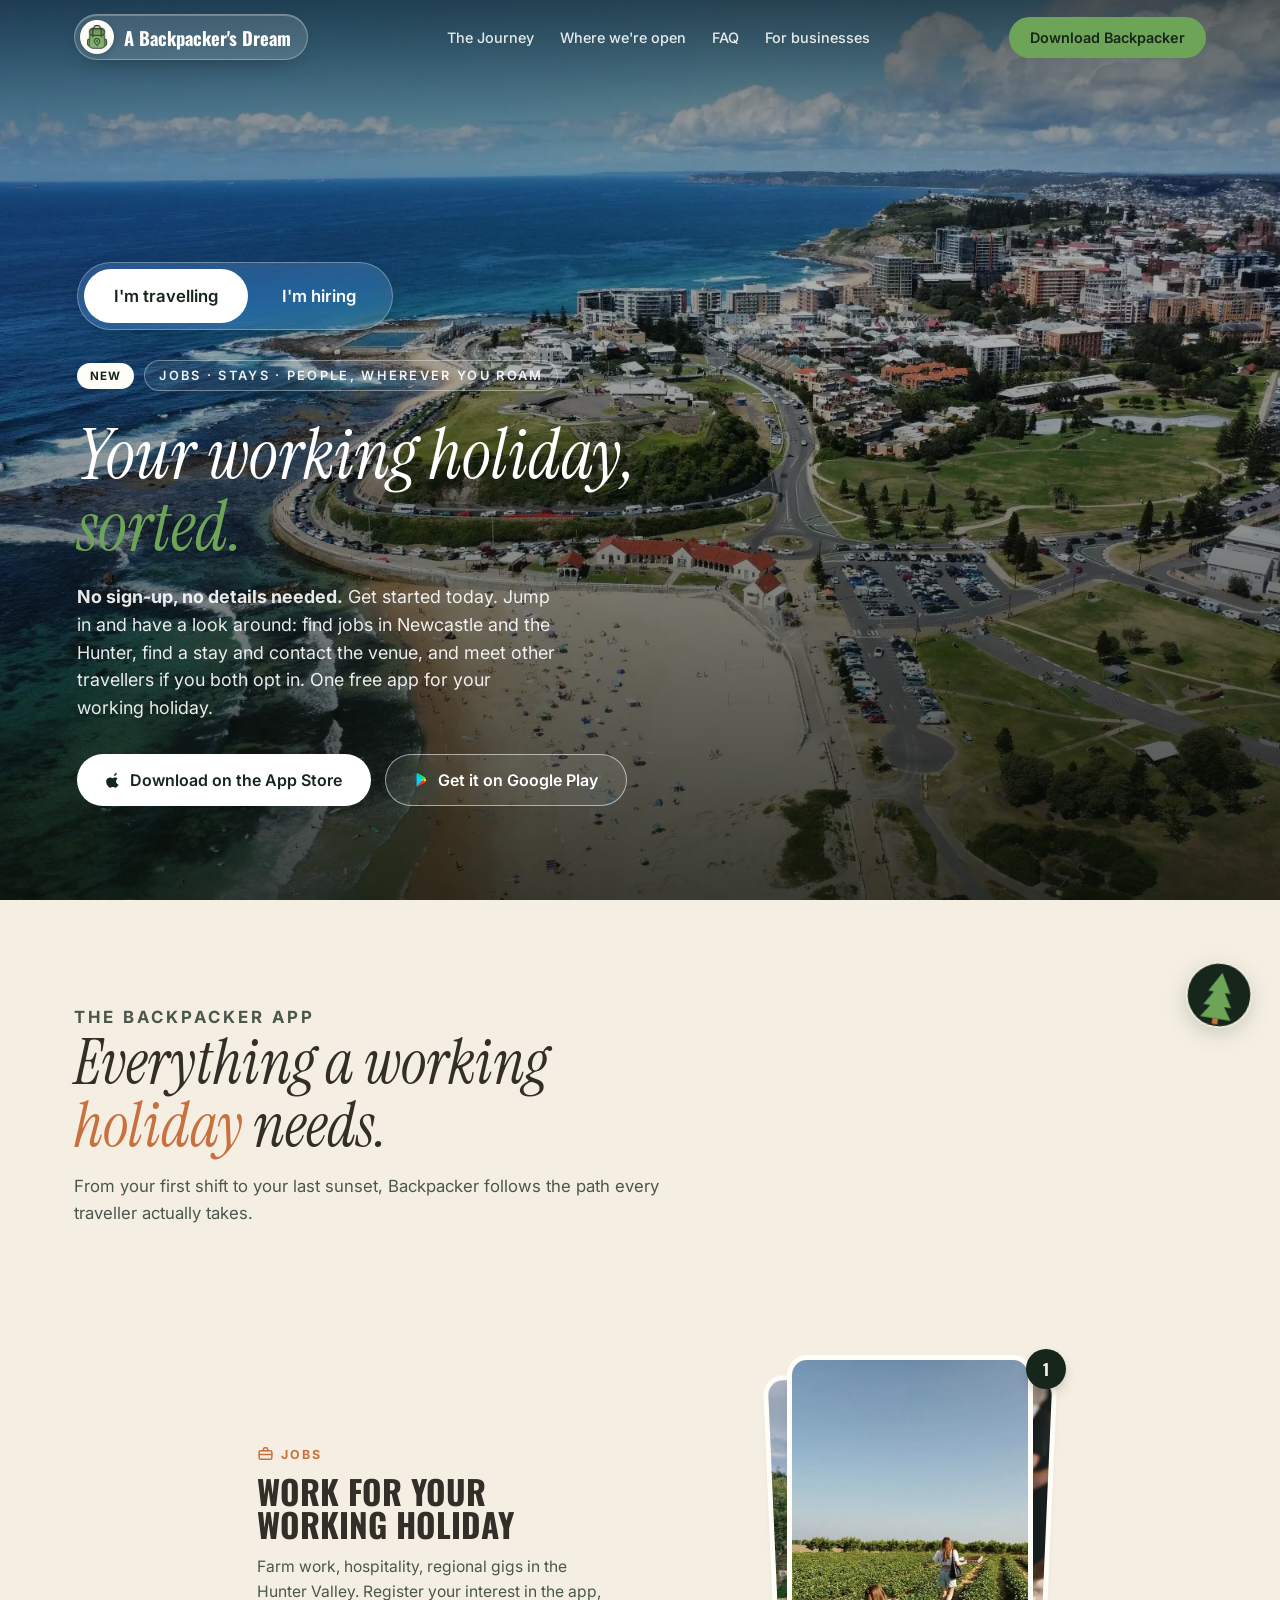
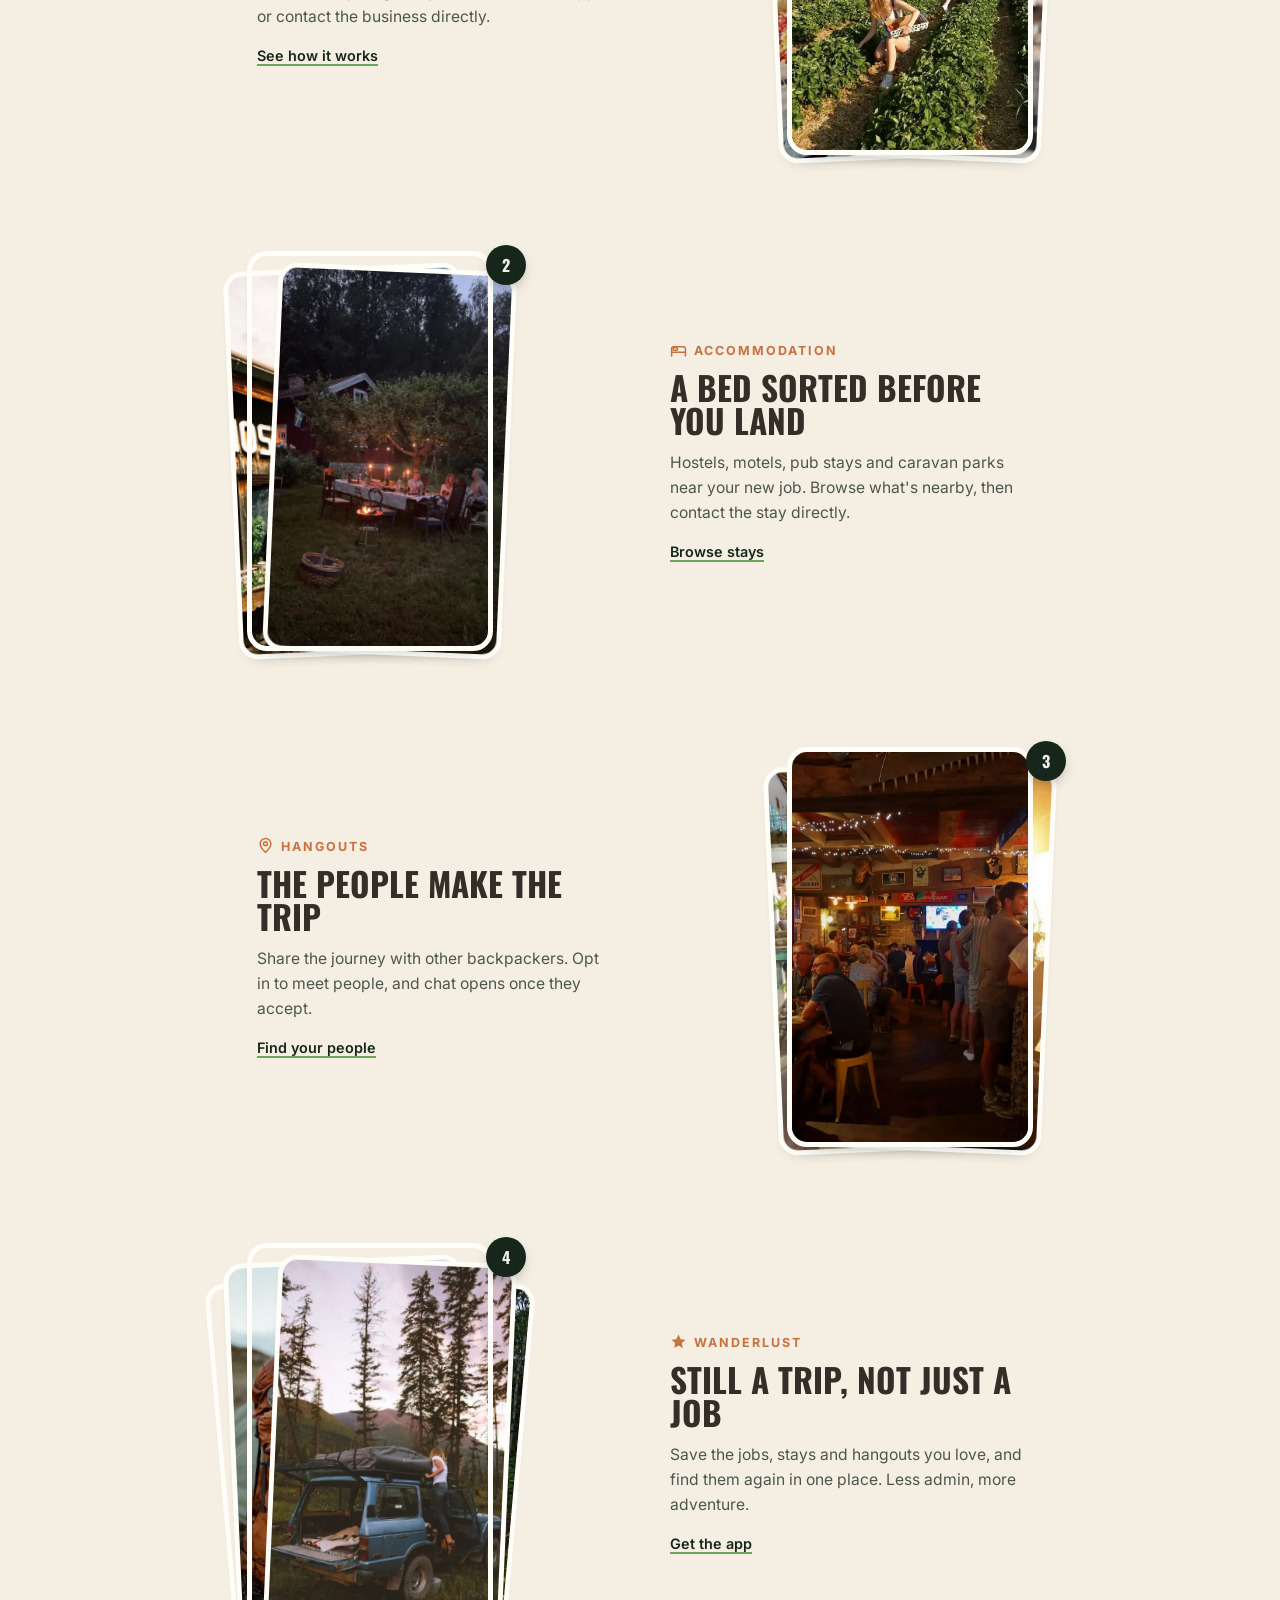
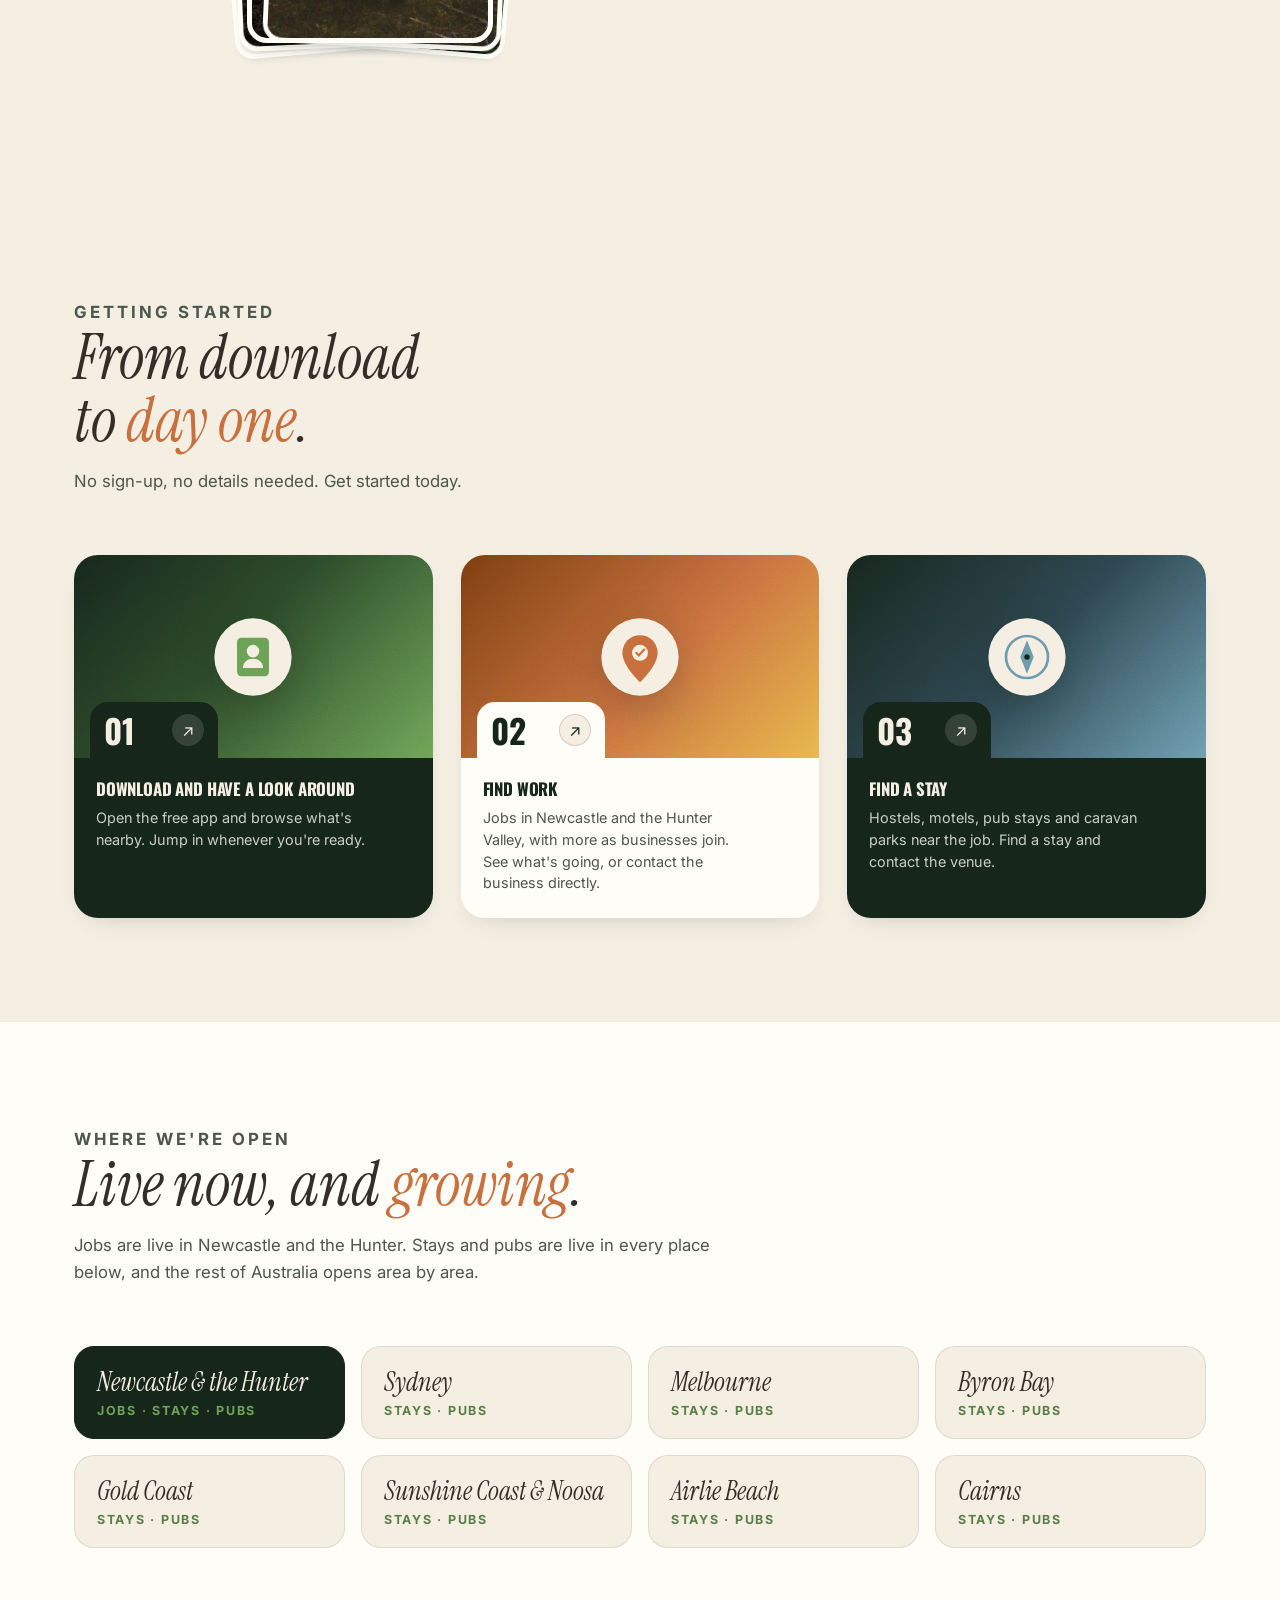
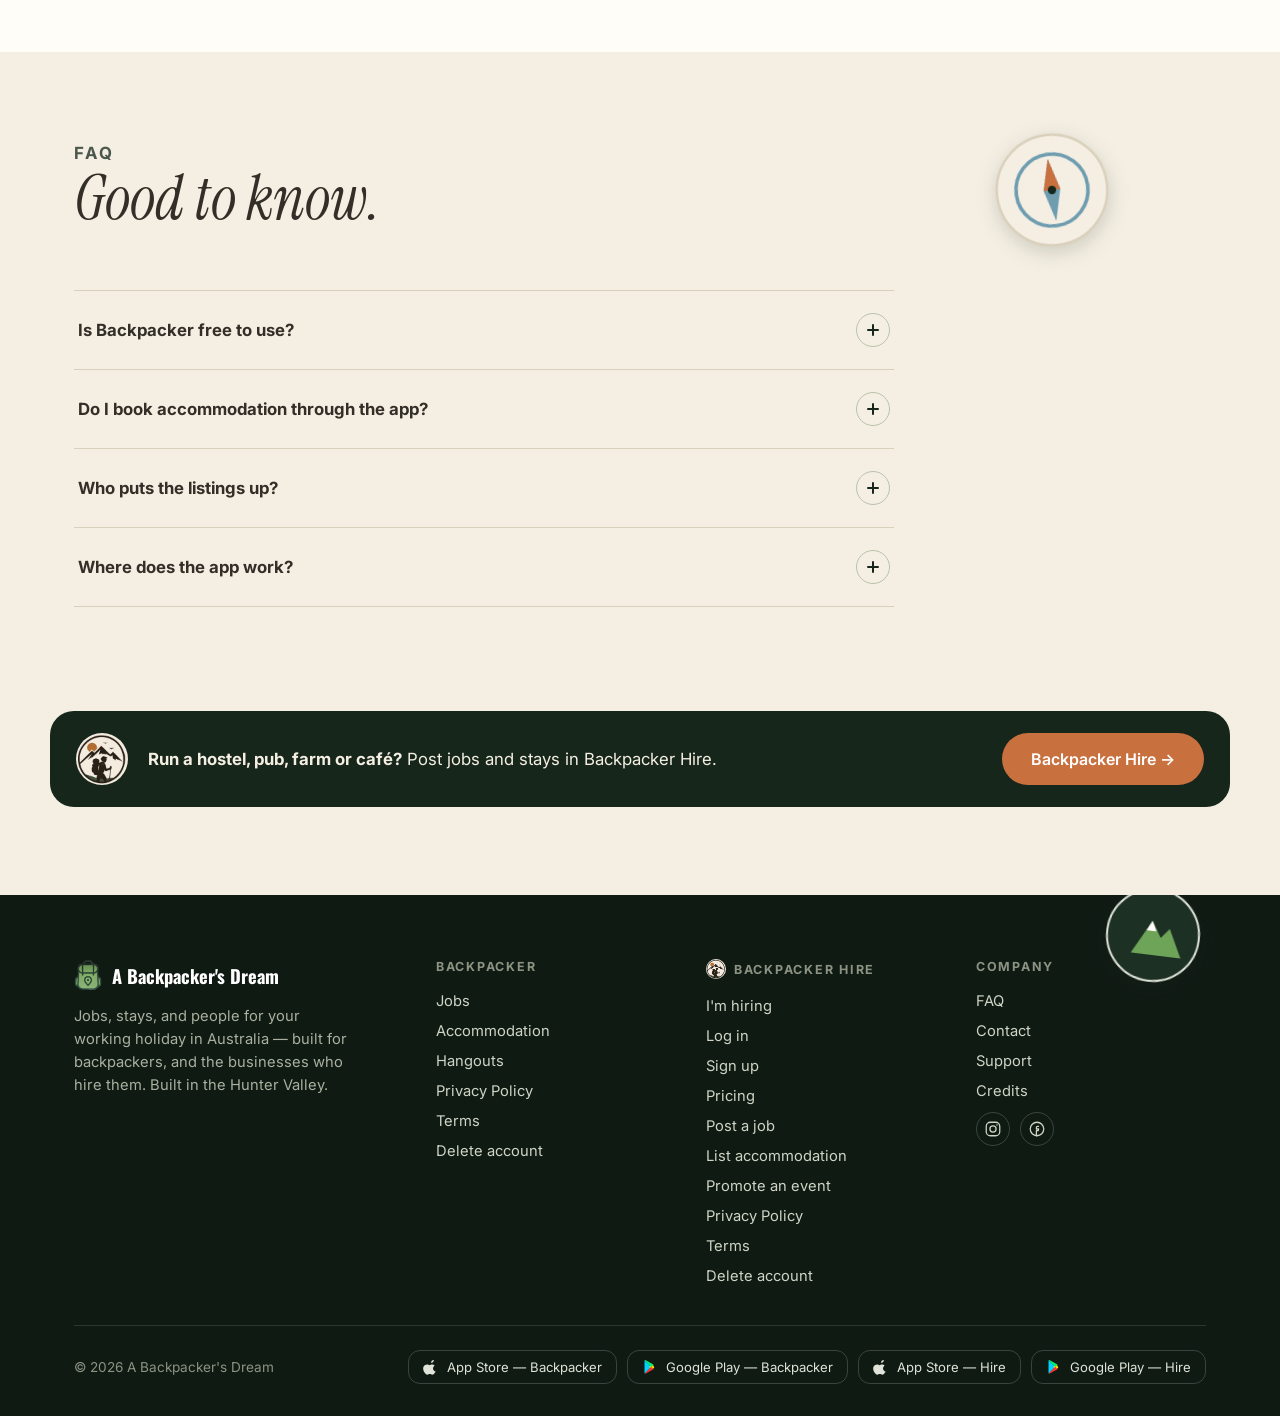
==== index.html @ 8a7be3b2 "Website: no sign-up wording (Owen, 26 Nov 2026) Co-Authored-By: Claude Opus 5.5 <noreply@anthropic.c" ====
<!doctype html>
<html lang="en">
<head>
<meta charset="UTF-8" />
<meta name="viewport" content="width=device-width, initial-scale=1" />
<title>Working Holiday Jobs Australia | A Backpacker's Dream</title>
<meta name="description" content="No sign-up, no details needed. Get started today. Jobs in Newcastle and the Hunter, plus stays and pubs in Sydney, Melbourne, Byron Bay, Cairns and more." />
<link rel="canonical" href="https://abackpackersdream.com.au/" />
<meta property="og:type" content="website" />
<meta property="og:site_name" content="A Backpacker's Dream" />
<meta property="og:locale" content="en_AU" />
<meta property="og:title" content="Working Holiday Jobs Australia | A Backpacker's Dream" />
<meta property="og:description" content="No sign-up, no details needed. Get started today. Jobs in Newcastle and the Hunter, plus stays and pubs in Sydney, Melbourne, Byron Bay, Cairns and more." />
<meta property="og:url" content="https://abackpackersdream.com.au/" />
<meta property="og:image" content="https://abackpackersdream.com.au/og.jpg" />
<meta property="og:image:width" content="1200" />
<meta property="og:image:height" content="630" />
<meta property="og:image:alt" content="A Backpacker's Dream: working holiday jobs, stays and people in Australia, and Backpacker Hire for businesses" />
<meta name="twitter:card" content="summary_large_image" />
<meta name="twitter:title" content="Working Holiday Jobs Australia | A Backpacker's Dream" />
<meta name="twitter:description" content="No sign-up, no details needed. Get started today. Jobs in Newcastle and the Hunter, plus stays and pubs in Sydney, Melbourne, Byron Bay, Cairns and more." />
<meta name="twitter:image" content="https://abackpackersdream.com.au/og.jpg" />
<meta name="twitter:image:alt" content="A Backpacker's Dream: working holiday jobs, stays and people in Australia, and Backpacker Hire for businesses" />
<link rel="icon" href="favicon.png" />
<link rel="apple-touch-icon" href="apple-touch-icon.png" />
<link rel="preconnect" href="https://fonts.googleapis.com">
<link rel="preconnect" href="https://fonts.gstatic.com" crossorigin>
<link rel="preload" as="image" href="img/hero-newcastle-nobbys.webp" fetchpriority="high">
<link rel="preload" as="style" href="https://fonts.googleapis.com/css2?family=Oswald:wght@500;700;900&family=Inter:wght@400;500;600&family=Instrument+Serif:ital@0;1&display=swap">
<link rel="stylesheet" href="https://fonts.googleapis.com/css2?family=Oswald:wght@500;700;900&family=Inter:wght@400;500;600&family=Instrument+Serif:ital@0;1&display=swap" media="print" onload="this.media='all'">
<noscript><link rel="stylesheet" href="https://fonts.googleapis.com/css2?family=Oswald:wght@500;700;900&family=Inter:wght@400;500;600&family=Instrument+Serif:ital@0;1&display=swap"></noscript>
<style>
  :root{
    --ink:#16261b;
    --ink-soft:#4b564c;
    --cream:#f5efe3;
    --cream-raised:#fffdf8;
    --meadow:#6ea457;
    --meadow-deep:#587f46;
    --charcoal:#332f28;
    --terracotta:#c9703f;
    --dusty-blue:#6f9db0;
    --sun:#e8b84b;
    --sage-border:#b9c3ab;
    --line:#d9d0bc;
    --radius:18px;
    --maxw:1180px;
    --font-display:'Oswald', sans-serif;
    --font-body:'Inter', sans-serif;
    --font-serif:'Instrument Serif', serif;
  }
  *{box-sizing:border-box;}
  html{overflow-x:hidden;}
  body{margin:0; background:var(--cream); color:var(--charcoal); font-family:var(--font-body); -webkit-font-smoothing:antialiased; overflow-x:hidden;}
  img{max-width:100%; height:auto; display:block;}
  a{color:inherit; text-decoration:none;}
  .wrap{max-width:var(--maxw); margin:0 auto; padding:0 24px;}
  h1,h2,h3{font-family:var(--font-display); margin:0;}
  .eyebrow{font-family:var(--font-body); font-weight:600; font-size:0.8rem; letter-spacing:0.18em; text-transform:uppercase;}

  /* ---------------- pins (decorative SVG badges) ---------------- */
  .pin{position:absolute; pointer-events:none; filter:drop-shadow(0 6px 10px rgba(22,38,27,0.18));}

  /* ---------------- nav (merged into hero, no separate bar) ---------------- */
  header.nav{position:fixed; top:0; left:0; right:0; z-index:60; background:transparent; backdrop-filter:blur(0px); border-bottom:1px solid transparent; transition:background 280ms ease, backdrop-filter 280ms ease, border-color 280ms ease;}
  header.nav.scrolled{background:color-mix(in srgb, var(--cream) 97%, transparent); backdrop-filter:blur(16px) saturate(160%); border-bottom-color:color-mix(in srgb, var(--line) 80%, transparent); box-shadow:0 1px 0 rgba(0,0,0,0.02);}
  .nav-row{display:flex; align-items:center; justify-content:space-between; padding:14px 24px; max-width:var(--maxw); margin:0 auto;}
  .brand{display:flex; align-items:center; gap:10px; font-family:var(--font-display); font-weight:700; font-size:1.15rem; color:#fff; white-space:nowrap; transition:color 280ms ease;}
  header.nav.scrolled .brand{color:var(--ink);}
  /* frosted glass pill so the logo reads over any hero photo */
  header.nav .brand{padding:5px 16px 5px 5px; border-radius:999px; background:rgba(255,255,255,0.14); border:1px solid rgba(255,255,255,0.3); backdrop-filter:blur(14px) saturate(160%); -webkit-backdrop-filter:blur(14px) saturate(160%); box-shadow:0 8px 24px -12px rgba(0,0,0,0.45), inset 0 1px 0 rgba(255,255,255,0.25); transition:color 280ms ease, background 280ms ease, border-color 280ms ease, box-shadow 280ms ease;}
  header.nav .brand .logo-mark{height:34px; width:34px; padding:4px; border-radius:50%; background:var(--cream-raised); object-fit:contain; box-shadow:0 2px 6px rgba(0,0,0,0.18);}
  header.nav.scrolled .brand{background:transparent; border-color:transparent; box-shadow:none; backdrop-filter:none; -webkit-backdrop-filter:none;}
  .brand .mark{width:30px; height:30px; border-radius:8px; background:var(--meadow); display:flex; align-items:center; justify-content:center; color:var(--ink); font-weight:900; font-size:1rem; flex-shrink:0;}
  .brand .logo-mark{height:32px; width:auto; display:block; flex-shrink:0;}
  nav.links{display:flex; gap:26px; font-size:0.9rem; font-weight:500; color:rgba(255,255,255,0.88); transition:color 280ms ease;}
  header.nav.scrolled nav.links{color:var(--ink-soft);}
  nav.links a:hover{color:#fff;}
  header.nav.scrolled nav.links a:hover{color:var(--ink);}
  .nav-cta{display:flex; align-items:center; gap:10px; flex-shrink:0;}
  .nav-login{display:inline-flex; align-items:center; font-weight:600; font-size:0.9rem; color:#fff; padding:11px 6px; border-radius:999px;}
  .nav-login:hover{color:#fff;}
  header.nav.scrolled .nav-login{color:var(--ink);}
  header.nav.scrolled .nav-login:hover{color:var(--terracotta);}
  .brand-name{white-space:nowrap;}
  :focus-visible{outline:2px solid var(--terracotta); outline-offset:3px;}
  .btn{display:inline-flex; align-items:center; justify-content:center; gap:8px; padding:11px 20px; border-radius:999px; font-weight:600; font-size:0.9rem; transition:transform 160ms cubic-bezier(.23,1,.32,1); cursor:pointer; border:1px solid transparent; white-space:nowrap;}
  .btn:active{transform:scale(0.97);}
  .btn-primary{background:var(--meadow); color:var(--ink);}
  .btn-primary:hover{background:var(--meadow-deep);}
  .btn-ghost{background:transparent; border:1px solid rgba(255,255,255,0.55); color:#fff; transition:color 280ms ease, border-color 280ms ease;}
  header.nav.scrolled .btn-ghost{border-color:var(--sage-border); color:var(--ink);}
  .btn-dark{background:var(--ink); color:var(--cream);}
  .btn-dark:hover{background:#0f1a13;}
  .short-label{display:none;}
  @media (max-width:860px){ nav.links{display:none;} }
  @media (max-width:600px){
    .nav-row{padding:12px 16px;}
    .brand{font-size:1rem;}
    .nav-cta{gap:6px;}
    .nav-cta .btn-primary, .nav-cta .btn-ghost{padding:9px 12px; font-size:0.82rem;}
    .nav-login{font-size:0.82rem; padding:8px 4px;}
    .full-label{display:none;}
    .short-label{display:inline;}
  }
  @media (max-width:600px){ .brand-name{display:none;} header.nav .brand{padding:5px;} .nav-cta .btn-ghost{display:none;} }

  /* ---------------- hero (the nav floats directly on top of it) ---------------- */
  .hero{position:relative; min-height:100vh; min-height:100dvh; display:flex; align-items:flex-end; overflow:hidden;}
  .hero-slides{position:absolute; inset:0; z-index:0; overflow:hidden; background:#2c4148;}
  /* tiny blurred copy of the first photo, shown instantly while the real one downloads */
  .hero-slides::before{content:""; position:absolute; inset:-30px; background:url("[data-uri]") center/cover no-repeat; filter:blur(20px);}
  .hero-slide{position:absolute; inset:0; width:100%; height:100%; object-fit:cover; opacity:0; transition:opacity 1400ms ease;}
  .hero-slide.active{opacity:1;}
  /* keep the Opera House clear of the hero text: right of it on wide screens, centred on phones */
  .hero-slide-sydney{object-position:50% 50%;}
  @media (max-width:760px){ .hero-slide-sydney{object-position:22% 50%;} }
  /* the big stack sits low in the photo: keep its foot in view on wide screens; centre it on phones */
  .hero-slide-apostles{object-position:50% 75%;}
  /* Newcastle: keep the beach and the fort in frame on phones */
  .hero-slide-newcastle{filter:brightness(0.8);} /* a busy daytime aerial: a touch darker so the headline reads */
  @media (max-width:760px){ .hero-slide-newcastle{object-position:42% 50%;} }
  /* a dusk photo: lift it a little so it reads under the hero shading like the others */
  .hero-slide-goldcoast{filter:brightness(1.3) saturate(1.1);}
  /* Q1 tower, centre-right: keep it in frame on phones */
  @media (max-width:760px){ .hero-slide-goldcoast{object-position:60% 50%;} }
  @media (max-width:760px){ .hero-slide-apostles{object-position:55% 75%;} }
  .hero-topshade{position:absolute; top:0; left:0; right:0; height:170px; z-index:2; background:linear-gradient(180deg, rgba(8,12,8,0.55) 0%, rgba(8,12,8,0) 100%); pointer-events:none;}
  .hero::after{content:""; position:absolute; inset:0; z-index:1; background:linear-gradient(180deg, rgba(14,20,10,0.05) 0%, rgba(14,20,10,0.18) 45%, rgba(10,14,8,0.72) 100%);}
  .hero-content{position:static; color:#fff; padding:160px clamp(24px, 6vw, 96px) 48px; width:100%;}
  .hero-panel{position:relative; z-index:2;}
  .hero-eyebrow-row{display:flex; align-items:center; gap:10px; margin-bottom:28px; flex-wrap:wrap;}
  .hero-chip{display:inline-flex; align-items:center; color:var(--ink); font-family:var(--font-body); font-weight:700; font-size:0.72rem; letter-spacing:0.1em; text-transform:uppercase; padding:6px 13px; border-radius:999px; background:var(--cream-raised);}
  .hero-eyebrow{display:inline-flex; align-items:center; gap:8px; color:#fff; opacity:0.92; padding:7px 14px; border:1px solid rgba(255,255,255,0.4); border-radius:999px; background:rgba(255,255,255,0.08); margin:0;}
  .display{font-family:var(--font-serif); font-style:italic; font-size:clamp(2.6rem, 5.4vw, 4.6rem); line-height:1.04; letter-spacing:0; font-weight:400; text-transform:none; margin:0 0 20px; max-width:620px; color:#fff;}
  .display .accent{color:var(--meadow);}
  .display .accent-hire{color:#f0a27c;}

  /* ---------------- audience tabs: "I'm travelling" / "I'm hiring" ---------------- */
  .audience-tabs{position:absolute; z-index:3; top:96px; left:clamp(24px, 6vw, 96px); display:inline-flex; gap:4px; padding:5px; margin:0; border-radius:999px; background:rgba(255,255,255,0.14); border:1px solid rgba(255,255,255,0.3); backdrop-filter:blur(14px) saturate(160%); -webkit-backdrop-filter:blur(14px) saturate(160%); box-shadow:0 8px 24px -12px rgba(0,0,0,0.45);}
  .audience-tabs a, .audience-tabs span{display:inline-flex; align-items:center; text-decoration:none; min-height:44px; padding:0 20px; border:0; border-radius:999px; background:transparent; color:#fff; font-family:var(--font-body); font-size:0.95rem; font-weight:600; cursor:pointer; transition:background 220ms ease, color 220ms ease;}
  .audience-tabs a:hover{background:rgba(255,255,255,0.12);}
  .audience-tabs .aud-on{background:#fff; color:var(--ink);}
  /* Desktop: the tabs sit just above the text and both panels share one spot,
     so the tabs stay put when switching. Phones keep the tabs pinned under the header. */
  @media (min-width:861px){
    .hero-content{padding-top:120px;}
    .audience-tabs{position:relative; top:auto; left:auto; margin:0 0 30px; padding:6px;}
    .audience-tabs a, .audience-tabs span{display:inline-flex; align-items:center; text-decoration:none; min-height:54px; padding:0 30px; font-size:1.05rem;}
    .hero-panels{display:grid;}
    .hero-panel{grid-area:1 / 1;}
    .hero-panel[hidden]{display:block; visibility:hidden;}
  }
  .hero-panel.is-entering{animation:panel-in 420ms cubic-bezier(.23,1,.32,1);}
  @keyframes panel-in{from{opacity:0; transform:translateY(10px);}}
  .hero-hire-kicker{display:flex; align-items:center; gap:10px; margin:0 0 22px; font-size:0.8rem; font-weight:700; letter-spacing:0.18em; text-transform:uppercase; color:#f0a27c;}
  .hero-hire-kicker img{width:30px; height:30px; border-radius:50%; flex-shrink:0;}
  .btn-hire{background:var(--terracotta); color:#fff;}
  .btn-hire:hover{background:#a85a2e;}
  .hero-links{display:flex; flex-wrap:wrap; gap:10px 24px; margin:22px 0 0;}
  .hero-links a{font-weight:600; color:#fff; border-bottom:2px solid var(--terracotta); padding-bottom:2px;}
  .hero-note{margin:22px 0 0; font-size:0.9rem; color:rgba(255,255,255,0.72);}

  /* hiring tab: no photo, a dark panel with the sun and the Backpacker Hire app screens */
  .hero-slides{transition:opacity 500ms ease;}
  .hero-hire-bg{position:absolute; inset:0; z-index:0; overflow:hidden; background:#0f1a13; opacity:0; transition:opacity 500ms ease;}
  .hire-sun{position:absolute; width:min(44vw, 640px); aspect-ratio:1; right:clamp(24px, 5vw, 80px); top:16%; border-radius:50%; background:var(--terracotta); opacity:0.9;}
  .hire-band{position:absolute; left:0; right:0; bottom:0; height:24%; background:#16261b; border-top:1px solid rgba(245,239,227,0.12);}
  .hero-hire-art{position:absolute; z-index:2; right:clamp(24px, 6vw, 96px); bottom:clamp(40px, 8vh, 88px); width:min(40vw, 540px, 62vh); aspect-ratio:9/10; opacity:0; visibility:hidden; transform:translateY(18px); transition:opacity 420ms ease, transform 520ms cubic-bezier(.23,1,.32,1), visibility 0s linear 520ms; pointer-events:none;}
  .hire-phone{position:absolute; padding:7px; border-radius:36px; background:#050806; box-shadow:0 40px 70px -28px rgba(0,0,0,0.7), 0 2px 0 rgba(255,255,255,0.06) inset;}
  .hire-phone img{display:block; width:100%; height:auto; border-radius:29px;}
  .hire-phone.p-main{width:46%; left:27%; top:0; z-index:2;}
  .hire-phone.p-left{width:35%; left:0; top:13%; transform:rotate(-7deg);}
  .hire-phone.p-right{width:35%; right:0; top:13%; transform:rotate(7deg);}
  .hire-toast{position:absolute; z-index:3; right:-2%; bottom:4%; display:flex; align-items:center; gap:10px; padding:10px 16px 10px 10px; border-radius:16px; background:#16261b; color:#f5efe3; font-size:0.82rem; line-height:1.3; border:1px solid #2a3a2e; box-shadow:0 18px 40px -16px rgba(0,0,0,0.6);}
  .hire-toast b{display:block; font-size:0.9rem;}
  .hire-toast .sub{color:#aab09f;}
  .hire-toast .av{width:34px; height:34px; border-radius:17px; background:#2e2018; display:flex; align-items:center; justify-content:center; font-weight:700;}
  .hero[data-audience="hire"] .hero-slides{opacity:0;}
  .hero[data-audience="hire"] .hero-hire-bg{opacity:1;}
  .hero[data-audience="hire"]::after{opacity:0.55;}
  .hero[data-audience="hire"] .hero-hire-art{opacity:1; visibility:visible; transform:none; transition:opacity 420ms ease, transform 520ms cubic-bezier(.23,1,.32,1), visibility 0s;}
  .hero[data-audience="hire"] .hero-content .hero-panel{max-width:min(620px, 48vw);}
  .hero[data-audience="hire"] .nav-cta .js-app-cta{background:var(--terracotta); color:#fff;}
  .hero[data-audience="hire"] .nav-cta .js-app-cta:hover{background:#a85a2e;}
  @media (max-width:860px){
    .hero[data-audience="hire"]{flex-direction:column; align-items:stretch; justify-content:flex-end;}
    .hero[data-audience="hire"] .hero-content .hero-panel{max-width:none;}
    .hero[data-audience="hire"] .hero-content{padding-bottom:8px;}
    .audience-tabs{top:80px;}
    .hero-content{padding-top:160px;}
    .hero-hire-art{order:2; position:relative; right:auto; bottom:auto; width:min(86vw, 360px); aspect-ratio:auto; height:300px; margin:16px auto 48px;}
    .hire-phone.p-main{width:40%; left:30%;}
    .hire-phone.p-left, .hire-phone.p-right{width:31%; top:12%;}
    .hire-toast{right:auto; left:50%; bottom:-6px; transform:translateX(-50%); white-space:nowrap;}
    .hero:not([data-audience="hire"]) .hero-hire-art{display:none;}
    .hire-sun{width:92vw; right:-24vw; top:auto; bottom:-10px;}
    .hire-band{height:20%;}
  }
  @media (prefers-reduced-motion: reduce){
    .hero-slides, .hero-hire-bg, .hero-hire-art, .audience-tabs a{transition:none !important;}
    .hero-panel.is-entering{animation:none;}
  }
  .hero-sub{font-size:clamp(1.02rem, 1.4vw, 1.2rem); color:rgba(255,255,255,0.9); max-width:480px; margin:0 0 32px; line-height:1.55; font-weight:400;}
  .hero-ctas{display:flex; gap:14px; flex-wrap:wrap;}
  .btn-lg{padding:15px 28px; font-size:1rem;}
  .btn-white{background:#fff; color:var(--ink);}
  .btn-outline-white{border:1px solid rgba(255,255,255,0.55); color:#fff; background:rgba(255,255,255,0.08);}
  .hero .pin{display:none;}
  @media (min-width:860px){ .hero .pin{display:block;} }

  #path, #open, #faq, #footer{scroll-margin-top:84px;}

  /* ---------------- section headers ---------------- */
  .section{padding:104px 0; position:relative;}
  .section-head{max-width:640px; margin:0 0 60px; position:relative; z-index:2;}
  /* a heading block that is also the .wrap: same edges as every other section, text kept to 640px */
  .wrap.section-head{max-width:var(--maxw); margin:0 auto 60px;}
  .wrap.section-head > *{max-width:640px;}
  .kicker{font-family:var(--font-body); font-size:0.8rem; font-weight:700; letter-spacing:0.18em; text-transform:uppercase; color:var(--meadow-deep); margin:0 0 14px;}
  .accent-pop{color:var(--terracotta);}
  .section-head h2{font-size:clamp(2.1rem,4.4vw,3.4rem); line-height:0.96; text-transform:uppercase; letter-spacing:-0.01em; margin:0 0 16px;}
  .section-head p{color:var(--ink-soft); font-size:1.05rem; line-height:1.6; margin:0; font-family:var(--font-body);}

  /* ---------------- how it works ---------------- */
  .how-section{background:var(--cream);}
  .how-grid{display:grid; grid-template-columns:repeat(3, 1fr); gap:28px; position:relative; z-index:2; align-items:stretch;}
  .how-card{position:relative; display:flex; flex-direction:column; border-radius:24px; overflow:hidden; box-shadow:0 10px 24px -14px rgba(22,38,27,0.25); transition:transform 150ms ease-out, box-shadow 420ms cubic-bezier(.23,1,.32,1);}
  .how-card:hover{box-shadow:0 24px 40px -16px rgba(22,38,27,0.35);}
  .how-media{position:relative; width:100%; aspect-ratio:3/1.7; overflow:hidden; flex-shrink:0;}
  .how-media-bg{position:absolute; inset:0; background-size:cover; transform:scale(1); transition:transform 600ms cubic-bezier(.23,1,.32,1);}
  .how-card:hover .how-media-bg{transform:scale(1.06);}
  .how-media-bg::after{content:""; position:absolute; inset:0; opacity:0.16; mix-blend-mode:overlay; background-image:url("data:image/svg+xml;utf8,<svg xmlns='http://www.w3.org/2000/svg' width='120' height='120'><filter id='n'><feTurbulence type='fractalNoise' baseFrequency='0.85' numOctaves='2' stitchTiles='stitch'/></filter><rect width='100%25' height='100%25' filter='url(%23n)'/></svg>");}
  .how-icon-wrap{position:absolute; inset:0; z-index:1; display:flex; align-items:center; justify-content:center;}
  .how-icon-wrap svg{width:84px; height:84px; filter:drop-shadow(0 14px 22px rgba(10,16,10,0.22)); transition:transform 600ms cubic-bezier(.23,1,.32,1);}
  .how-card:hover .how-icon-wrap svg{transform:translateY(-5px) scale(1.05);}
  @media (max-width:760px){ .how-icon-wrap svg{width:72px; height:72px;} }
  .how-tab{position:relative; margin:-56px 0 0 16px; min-width:128px; width:fit-content; height:56px; box-sizing:border-box; z-index:2; border-radius:18px 18px 0 0; display:flex; align-items:center; justify-content:space-between; gap:20px; padding:0 14px;}
  .how-panel{position:relative; z-index:1; flex:1; padding:18px 22px 24px; display:flex; flex-direction:column; gap:6px;}
  .how-num{font-family:var(--font-display); font-weight:700; font-size:clamp(1.9rem, 2.6vw, 2.5rem); line-height:1;}
  .how-arrow{width:32px; height:32px; border-radius:50%; display:flex; align-items:center; justify-content:center; font-size:1rem; flex-shrink:0; transition:transform 320ms cubic-bezier(.23,1,.32,1), background 320ms ease;}
  .how-card:hover .how-arrow{transform:translate(3px,-3px) rotate(8deg);}
  .how-panel h3{font-size:1.05rem; text-transform:uppercase; letter-spacing:-0.01em; margin:0; font-family:var(--font-display);}
  .how-panel p{font-size:0.9rem; line-height:1.5; margin:0; max-width:30ch;}
  .how-card.dark .how-tab, .how-card.dark .how-panel{background:var(--ink); color:var(--cream);}
  .how-card.dark .how-panel p{color:#c9d0c3;}
  .how-card.dark .how-arrow{background:rgba(245,239,227,0.14); color:var(--cream);}
  .how-card.dark:hover .how-arrow{background:var(--meadow); color:var(--ink);}
  .how-card.light .how-tab, .how-card.light .how-panel{background:var(--cream-raised); color:var(--ink);}
  .how-card.light .how-panel p{color:var(--ink-soft);}
  .how-card.light .how-arrow{background:var(--cream); color:var(--ink); box-shadow:inset 0 0 0 1px var(--line);}
  .how-card.light:hover .how-arrow{background:var(--terracotta); color:#fff;}
  .how-card[data-media="1"] .how-media-bg{background-image:linear-gradient(135deg, #16261b 0%, #2c4a2a 45%, #6ea457 100%);}
  .how-card[data-media="2"] .how-media-bg{background-image:linear-gradient(135deg, #7a3d10 0%, #c9703f 55%, #e8b84b 100%);}
  .how-card[data-media="3"] .how-media-bg{background-image:linear-gradient(135deg, #16261b 0%, #2d4650 50%, #6f9db0 100%);}
  @media (max-width:760px){ .how-grid{grid-template-columns:1fr; gap:22px;} }

  /* ---------------- winding path ---------------- */
  .path-section{position:relative; overflow:visible;}
  .path-wrap{position:relative; max-width:960px; margin:0 auto; padding:20px 24px 0;}
  svg.path-line{position:absolute; inset:0; width:100%; height:100%; z-index:0; overflow:visible;}
  svg.path-line path{fill:none; stroke:var(--terracotta); stroke-width:3; stroke-linecap:round; stroke-dasharray:1 14;}
  .stop-row{position:relative; z-index:1; display:flex; min-height:420px; align-items:center; padding:48px 0; gap:clamp(32px, 6vw, 96px);}
  .stop-row:nth-child(odd) .pin-slot{margin-left:4%;}
  .stop-row:nth-child(even){flex-direction:row-reverse;}
  .stop-row:nth-child(even) .pin-slot{margin-right:4%;}
  .pin-slot{width:min(300px, 46vw); flex-shrink:0; position:relative;}
  .pin-anchor{position:relative; width:100%; aspect-ratio:3/4; overflow:visible; opacity:0; transform:translateY(14px); transition:opacity 380ms cubic-bezier(.23,1,.32,1), transform 380ms cubic-bezier(.23,1,.32,1);}
  .stop-row.in-view .pin-anchor{opacity:1; transform:translateY(0);}

  /* ---------------- card-deck: always fanned, centred on the focused card; hovering a card brings it to the front ---------------- */
  .card-deck{position:absolute; inset:0;}
  .deck-card{position:absolute; top:0; left:9%; width:82%; height:100%; border-radius:20px; overflow:hidden; border:5px solid var(--cream-raised); transition:transform 550ms cubic-bezier(0.34, 1.56, 0.64, 1), box-shadow 400ms ease; will-change:transform; cursor:pointer;}
  .deck-card img{width:100%; height:100%; object-fit:cover; display:block;}
  @media (prefers-reduced-motion: reduce){ .deck-card{transition:none;} }
  .stop-num{position:absolute; top:-6px; right:-6px; z-index:3; width:40px; height:40px; border-radius:50%; background:var(--ink); color:var(--cream); display:flex; align-items:center; justify-content:center; font-family:var(--font-display); font-weight:700; font-size:1rem; box-shadow:0 6px 14px -4px rgba(0,0,0,0.3);}
  .stop-copy{flex:1; min-width:0; padding:0 8%; opacity:0; transform:translateY(14px); transition:opacity 420ms cubic-bezier(.23,1,.32,1) 80ms, transform 420ms cubic-bezier(.23,1,.32,1) 80ms;}
  .stop-row.in-view .stop-copy{opacity:1; transform:translateY(0);}
  .stop-copy .tag{font-weight:700; font-size:0.78rem; letter-spacing:0.16em; text-transform:uppercase; color:var(--terracotta); margin:0 0 10px; display:inline-flex; align-items:center; gap:7px;}
  .tag-icon{width:17px; height:17px; flex-shrink:0; display:block; position:relative; top:-1.75px;}
  .stop-copy h3{font-size:clamp(1.5rem,2.6vw,2.1rem); text-transform:uppercase; line-height:1; margin:0 0 12px;}
  .stop-copy p{color:var(--ink-soft); line-height:1.6; margin:0 0 16px; font-size:0.98rem; max-width:360px;}
  .stop-link{font-weight:600; font-size:0.9rem; color:var(--ink); border-bottom:2px solid var(--meadow);}
  @media (max-width:760px){
    .stop-row, .stop-row:nth-child(even){flex-direction:row; min-height:0; padding:30px 0;}
    .pin-slot{width:120px; margin:0 !important;}
    .stop-copy{padding:0 0 0 20px;}
    .stop-copy p{max-width:none;}
  }

  /* ---------------- backpacker hire ---------------- */
  .hire{background:var(--cream); color:var(--charcoal); padding:40px 0 104px; position:relative;}
  .hire-card{background:var(--ink); border-radius:28px; padding:clamp(40px,6vw,72px) clamp(24px,5vw,64px); position:relative; overflow:hidden; box-shadow:0 30px 60px -28px rgba(22,38,27,0.45);}
  .hire .kicker{color:var(--terracotta);}
  .hire-grid{display:grid; grid-template-columns:1.1fr 0.9fr; gap:56px; align-items:center; position:relative; z-index:2;}
  .hire-logo{display:block; height:52px; width:auto; margin:0 0 22px; border-radius:12px;}
  .hire-copy h2{font-size:clamp(2.2rem,4.6vw,3.6rem); text-transform:uppercase; line-height:0.95; margin:0 0 18px; color:#fff;}
  .hire-copy p{color:#c9d0c3; font-size:1.05rem; line-height:1.6; margin:0 0 26px; max-width:460px;}
  .hire-points{list-style:none; margin:0 0 32px; padding:0; display:grid; gap:14px;}
  .hire-points li{display:flex; gap:12px; align-items:flex-start; font-size:0.97rem; color:#e7eadf;}
  .hire-points li .dot{width:8px; height:8px; border-radius:50%; background:var(--terracotta); margin-top:7px; flex-shrink:0;}
  .hire-points li span.t{color:#e8ebe2;}
  .hire-points li span.t strong{color:#fff; font-weight:700;}
  .hire .btn-primary{background:var(--terracotta); color:#fff;}
  .hire .btn-primary:hover{background:#a85a2e;}
  .badge-cluster{position:relative; height:360px;}
  @media (max-width:860px){ .hire-grid{grid-template-columns:1fr;} .badge-cluster{height:240px;} .hire-card{border-radius:22px;} }

  /* ---------------- footer ---------------- */
  footer{background:#0f1a13; color:#dfe3d8; padding:64px 0 32px; position:relative; overflow:hidden;}
  .footer-top{display:grid; grid-template-columns:1.4fr 1fr 1fr 1fr; gap:40px; padding-bottom:40px; border-bottom:1px solid rgba(255,255,255,0.12); position:relative; z-index:2;}
  .footer-brand .brand{color:#fff;}
  .footer-brand p{color:#aab09f; font-size:0.92rem; line-height:1.55; margin:14px 0 0; max-width:280px;}
  .footer-col h4{font-family:var(--font-body); font-size:0.78rem; letter-spacing:0.14em; text-transform:uppercase; color:#8d9383; margin:0 0 16px; display:flex; align-items:center; gap:8px;}
  .footer-col h4 .hire-icon{width:20px; height:20px; border-radius:50%; object-fit:cover; flex-shrink:0;}
  .footer-col ul{list-style:none; margin:0; padding:0; display:grid; gap:10px;}
  .footer-col a{color:#cfd4c5; font-size:0.92rem;}
  .footer-col a:hover{color:#fff;}
  .social-links{display:flex; gap:10px; margin-top:2px;}
  .social-icon{display:flex; align-items:center; justify-content:center; width:34px; height:34px; border-radius:50%; border:1px solid rgba(255,255,255,0.18); flex-shrink:0; transition:border-color 200ms ease, background 200ms ease;}
  .social-icon:hover{border-color:rgba(255,255,255,0.4); background:rgba(255,255,255,0.08);}
  .footer-bottom{display:flex; justify-content:space-between; align-items:center; padding-top:24px; flex-wrap:wrap; gap:12px; position:relative; z-index:2;}
  .footer-bottom p{color:#8d9383; font-size:0.85rem; margin:0;}
  .store-badges{display:flex; gap:10px; flex-wrap:wrap;}
  .store-pill{display:flex; align-items:center; gap:8px; border:1px solid rgba(255,255,255,0.18); border-radius:12px; padding:8px 14px; font-size:0.82rem; color:#dfe3d8;}
  @media (max-width:860px){ .footer-top{grid-template-columns:1fr 1fr;} }
  @media (max-width:560px){ .footer-top{grid-template-columns:1fr;} }

  @media (prefers-reduced-motion: reduce){
    .pin-anchor, .stop-copy{transition:opacity 200ms ease !important; transform:none !important;}
    .how-card, .how-media-bg, .how-arrow{transition:none !important;}
  }
  /* ---------------- about / faq ---------------- */
  .about-section{background:var(--cream-raised);}
  .about-grid{display:grid; grid-template-columns:minmax(0,1.1fr) minmax(0,0.9fr); gap:56px; align-items:center;}
  .about-grid .section-head{margin:0;}
  .about-grid .section-head h2{font-size:clamp(2rem,3.4vw,2.9rem);}
  .about-apps{position:relative; display:grid; gap:16px;}
  .app-card{display:flex; gap:16px; align-items:flex-start; background:var(--cream); border:1px solid var(--line); border-radius:22px; padding:22px;}
  .app-card.hire{background:var(--ink); border-color:var(--ink); color:var(--cream);}
  .app-card img{width:52px; height:52px; object-fit:contain; flex-shrink:0;}
  .app-card.hire img{border-radius:50%; object-fit:cover;}
  .app-card .for{font-size:0.72rem; font-weight:700; letter-spacing:0.14em; text-transform:uppercase; color:var(--meadow-deep); margin:0 0 4px;}
  .app-card.hire .for{color:var(--terracotta);}
  .app-card h3{font-size:1.3rem; text-transform:uppercase; line-height:1; margin:0 0 8px;}
  .app-card p.desc{margin:0 0 14px; font-size:0.94rem; line-height:1.5; color:var(--ink-soft);}
  .app-card.hire p.desc{color:#c9d0c3;}
  .app-links{display:flex; flex-wrap:wrap; gap:8px;}
  .app-links a{display:inline-flex; align-items:center; gap:6px; font-size:0.8rem; font-weight:600; padding:7px 12px; border-radius:999px; border:1px solid var(--sage-border); transition:background 200ms ease, border-color 200ms ease;}
  .app-links a:hover{background:var(--cream-raised);}
  .app-card.hire .app-links a{border-color:rgba(255,255,255,0.25);}
  .app-card.hire .app-links a:hover{background:rgba(255,255,255,0.08);}
  .app-card.hire .app-links a.more{background:var(--terracotta); border-color:var(--terracotta); color:#fff;}
  .about-apps .pin{top:-34px; right:-18px; transform:rotate(10deg);}
  @media (max-width:860px){ .about-grid{grid-template-columns:1fr; gap:36px;} .about-apps .pin{display:none;} }
  @media (max-width:480px){ .app-card{padding:18px; gap:12px;} .app-card img{width:40px; height:40px;} .faq-section{padding-top:64px;} }

  .faq-section{padding-top:88px;}
  .faq-wrap{position:relative;}
  .faq-pin{top:-10px; right:10%; transform:rotate(-8deg);}
  @media (max-width:960px){ .faq-pin{display:none;} }
  .faq-list{max-width:820px; border-top:1px solid var(--line);}
  .faq-item{border-bottom:1px solid var(--line);}
  .faq-item summary{list-style:none; cursor:pointer; display:flex; align-items:center; justify-content:space-between; gap:20px; padding:22px 4px; font-weight:700; font-size:1.05rem; color:var(--charcoal); transition:color 200ms ease;}
  .faq-item summary::-webkit-details-marker{display:none;}
  .faq-item summary:hover{color:var(--meadow-deep);}
  .faq-item summary:focus-visible{outline:2px solid var(--meadow); outline-offset:2px; border-radius:8px;}
  .faq-icon{position:relative; width:34px; height:34px; border-radius:50%; border:1px solid var(--sage-border); color:var(--ink); flex-shrink:0; transition:transform 280ms cubic-bezier(.23,1,.32,1), background 200ms ease, color 200ms ease, border-color 200ms ease;}
  .faq-icon::before, .faq-icon::after{content:""; position:absolute; left:50%; top:50%; width:12px; height:2px; border-radius:1px; background:currentColor; transform:translate(-50%,-50%);}
  .faq-icon::after{transform:translate(-50%,-50%) rotate(90deg);}
  .faq-item[open] .faq-icon{transform:rotate(45deg); background:var(--ink); border-color:var(--ink); color:var(--cream);}
  .faq-item p{color:var(--ink-soft); font-size:0.98rem; line-height:1.6; margin:0; padding:0 58px 24px 4px;}
  .faq-item[open] p{animation:faq-in 280ms cubic-bezier(.23,1,.32,1);}
  @keyframes faq-in{from{opacity:0; transform:translateY(-6px);}}
  @media (prefers-reduced-motion: reduce){ .faq-icon{transition:none;} .faq-item[open] p{animation:none;} }
  :root{--to-top-bg:var(--ink); --to-top-fg:var(--cream); --to-top-line:rgba(245,239,227,0.25);}
  /* back to top */
  .to-top{position:fixed; z-index:70; right:max(20px, env(safe-area-inset-right, 0px)); bottom:max(20px, env(safe-area-inset-bottom, 0px)); width:48px; height:48px; border-radius:50%; display:flex; align-items:center; justify-content:center; padding:0; cursor:pointer; background:var(--to-top-bg); color:var(--to-top-fg); border:1px solid var(--to-top-line); box-shadow:0 12px 28px -10px rgba(0,0,0,0.45); opacity:0; visibility:hidden; transform:translateY(12px); transition:opacity 220ms ease, transform 260ms cubic-bezier(.23,1,.32,1), visibility 0s linear 260ms;}
  .to-top.show{opacity:1; visibility:visible; transform:none; transition:opacity 220ms ease, transform 260ms cubic-bezier(.23,1,.32,1), visibility 0s;}
  .to-top:hover{filter:brightness(1.12);}
  .to-top:active{transform:scale(0.94);}
  @media (prefers-reduced-motion: reduce){ .to-top{transition:none;} }
/* Hide Netlify's free-tier "Powered by Netlify" badge */
#nl-badge-frame { display: none !important; }

  /* headings: one style, the italic serif from the hero (owner, 16 Nov) */
  .section-head h2{font-family:var(--font-serif); font-style:italic; font-weight:400; text-transform:none; letter-spacing:0; line-height:1.04; font-size:clamp(2.4rem,4.8vw,3.8rem);}
  /* where we're open */
  .open-section{background:var(--cream-raised);}
  .open-list{list-style:none; margin:0; padding:0; display:grid; grid-template-columns:repeat(4, minmax(0,1fr)); gap:16px;}
  .open-list li{display:flex; flex-direction:column; gap:6px; padding:22px 22px 20px; border-radius:20px; background:var(--cream); border:1px solid rgba(22,38,27,0.1);}
  .open-list li.has-jobs{background:var(--ink); color:var(--cream); border-color:var(--ink);}
  .open-name{font-family:var(--font-serif); font-style:italic; font-size:1.6rem; line-height:1.1;}
  .open-tag{font-size:0.78rem; font-weight:700; letter-spacing:0.14em; text-transform:uppercase; color:var(--meadow-deep);}
  .open-list li.has-jobs .open-tag{color:var(--meadow);}
  @media (max-width:960px){ .open-list{grid-template-columns:repeat(2, minmax(0,1fr));} }
  /* for businesses: one slim band */
  .biz-band{background:var(--cream); padding:0 0 88px;}
  .biz-band-inner{display:flex; align-items:center; gap:20px; padding:22px 26px; border-radius:24px; background:var(--ink); color:var(--cream);}
  .biz-band-inner img{width:52px; height:52px; border-radius:50%; flex-shrink:0;}
  .biz-band-inner p{margin:0; flex:1; font-size:1.05rem; line-height:1.45;}
  .biz-band-inner .btn{background:var(--terracotta); color:#fff; white-space:nowrap;}
  @media (max-width:700px){ .biz-band-inner{flex-direction:column; align-items:flex-start; text-align:left;} }
</style>
<script type="application/ld+json">
{
 "@context": "https://schema.org",
 "@graph": [
  {
   "@type": "Organization",
   "@id": "https://abackpackersdream.com.au/#organization",
   "name": "A Backpacker's Dream",
   "legalName": "PELICANGOLD PTY LTD",
   "url": "https://abackpackersdream.com.au/",
   "logo": "https://abackpackersdream.com.au/img/logo.png",
   "email": "admin@abackpackersdream.com.au",
   "sameAs": [
    "https://www.instagram.com/a_backpackers__dream_app/",
    "https://www.facebook.com/profile.php?id=61582481173979"
   ]
  },
  {
   "@type": "MobileApplication",
   "@id": "https://abackpackersdream.com.au/#app-backpacker",
   "name": "Backpacker",
   "alternateName": "A Backpacker's Dream",
   "description": "Backpacker jobs in Newcastle and the Hunter, plus stays and pubs in Sydney, Melbourne, Byron Bay, the Gold Coast, the Sunshine Coast (Noosa to Caloundra), Airlie Beach and Cairns. Register your interest in the app and meet other backpackers.",
   "operatingSystem": "iOS, Android",
   "applicationCategory": "TravelApplication",
   "url": "https://abackpackersdream.com.au/",
   "image": "https://abackpackersdream.com.au/img/logo.png",
   "installUrl": [
    "https://apps.apple.com/app/id6752948846",
    "https://play.google.com/store/apps/details?id=com.abackpacker.user"
   ],
   "offers": {
    "@type": "Offer",
    "price": "0",
    "priceCurrency": "AUD"
   },
   "publisher": {
    "@id": "https://abackpackersdream.com.au/#organization"
   }
  },
  {
   "@type": "MobileApplication",
   "@id": "https://abackpackersdream.com.au/#app-backpacker-hire",
   "name": "Backpacker Hire",
   "description": "Post jobs and rooms for working holiday backpackers and get their applications in one place.",
   "operatingSystem": "iOS, Android",
   "applicationCategory": "BusinessApplication",
   "url": "https://abackpackersdream.com.au/hire.html",
   "image": "https://abackpackersdream.com.au/img/backpacker-hire-icon.png",
   "installUrl": [
    "https://apps.apple.com/app/id6752952428",
    "https://play.google.com/store/apps/details?id=com.backpacker.hire"
   ],
   "offers": {
    "@type": "Offer",
    "price": "0",
    "priceCurrency": "AUD"
   },
   "publisher": {
    "@id": "https://abackpackersdream.com.au/#organization"
   }
  },
  {
   "@type": "FAQPage",
   "@id": "https://abackpackersdream.com.au/#faq",
   "mainEntity": [
    {
     "@type": "Question",
     "name": "Is Backpacker free to use?",
     "acceptedAnswer": {
      "@type": "Answer",
      "text": "Yes. It’s free for backpackers. No sign-up, no details needed. Get started today, and have a look around for jobs, places to stay and pubs."
     }
    },
    {
     "@type": "Question",
     "name": "Do I book accommodation through the app?",
     "acceptedAnswer": {
      "@type": "Answer",
      "text": "No. Accommodation listings are for discovery — you see what’s nearby, then contact the stay directly."
     }
    },
    {
     "@type": "Question",
     "name": "Who puts the listings up?",
     "acceptedAnswer": {
      "@type": "Answer",
      "text": "Businesses post their own listings in Backpacker Hire. A business may not have reviewed or endorsed a listing it hasn’t claimed. Some listing and map data © OpenStreetMap contributors, available under the Open Database Licence (openstreetmap.org/copyright). An unclaimed listing shows Not yet rated and has no star rating. Stars appear only after the business has claimed the listing and joined, and they are the average of ratings users leave after that. To claim, correct or remove a listing, email admin@abackpackersdream.com.au. We aim to reply within 5 business days. A business can also sign up in Backpacker Hire, which is free to download, and post its own listing."
     }
    },
    {
     "@type": "Question",
     "name": "Where does the app work?",
     "acceptedAnswer": {
      "@type": "Answer",
      "text": "We’re going national. Jobs are live in Newcastle and the Hunter. Stays and pubs are also live in Sydney, Melbourne, Byron Bay, the Gold Coast, the Sunshine Coast (Noosa to Caloundra), Airlie Beach and Cairns, and the rest of Australia opens area by area. Check the app for what’s live near you."
     }
    }
   ]
  }
 ]
}
</script>
</head>
<body>

<section class="hero" id="top" data-audience="travel">
  <div class="hero-slides">
    <!-- order alternates light and dark photos so two dusk shots never follow each other -->
    <img width="2000" height="1125" class="hero-slide hero-slide-newcastle active" src="img/hero-newcastle-nobbys.webp" fetchpriority="high" alt="Nobbys Beach, Fort Scratchley and the Ocean Baths from the air in Newcastle, NSW" />
    <img width="2000" height="1333" class="hero-slide hero-slide-sydney" data-src="img/hero-sydney-opera-house.webp" alt="Sydney Opera House and Harbour Bridge at sunset" />
    <img width="2000" height="1500" class="hero-slide hero-slide-apostles" data-src="img/hero-twelve-apostles.webp" alt="The Twelve Apostles and the cliffs of the Great Ocean Road at sunset" />
    <img width="2000" height="1125" class="hero-slide hero-slide-goldcoast" data-src="img/hero-gold-coast.webp" alt="The Gold Coast skyline lit up at dusk above the beach" />
    <img width="1600" height="898" class="hero-slide" data-src="img/hero-surfers-sunset-walk.webp" alt="Two surfers walking along the beach at sunset with boards under their arms" />
  </div>
  <div class="hero-topshade" aria-hidden="true"></div>

  <header class="nav">
    <div class="nav-row">
      <a class="brand" href="#top" aria-label="A Backpacker's Dream, back to the top"><img width="192" height="220" class="logo-mark" src="img/logo.png" alt="" /><span class="brand-name">A Backpacker's Dream</span></a>
      <nav class="links">
        <a href="#path">The Journey</a>
        <a href="#open">Where we're open</a>
        <a href="#faq">FAQ</a>
        <a href="hire.html">For businesses</a>
      </nav>
      <div class="nav-cta">
        <a class="btn btn-primary js-app-cta" href="https://apps.apple.com/app/id6752948846" target="_blank" rel="noopener"><span class="full-label">Download Backpacker</span><span class="short-label">Get app</span></a>
      </div>
    </div>
  </header>

  <div class="hero-content">
    <nav class="audience-tabs" aria-label="Who is this for">
      <span class="aud-on" aria-current="page">I'm travelling</span>
      <a href="hire.html">I'm hiring</a>
    </nav>

    <div class="hero-panels">
    <div class="hero-panel" id="panel-travel">
      <div class="hero-eyebrow-row">
        <span class="hero-chip">New</span>
        <span class="hero-eyebrow eyebrow">Jobs · Stays · People, wherever you roam</span>
      </div>
      <h1 class="display">Your working holiday,<br/><span class="accent">sorted.</span></h1>
      <p class="hero-sub"><strong>No sign-up, no details needed.</strong> Get started today. Jump in and have a look around: find jobs in Newcastle and the Hunter, find a stay and contact the venue, and meet other travellers if you both opt in. One free app for your working holiday.</p>
      <div class="hero-ctas">
        <a class="btn btn-lg btn-white" href="https://apps.apple.com/app/id6752948846" target="_blank" rel="noopener"><svg width="16" height="16" viewBox="0 0 24 24" fill="currentColor" aria-hidden="true" style="flex-shrink:0;"><path d="M16.365 1.43c0 1.14-.42 2.07-1.26 2.94-.93.96-2.04 1.5-3.15 1.41-.06-1.08.45-2.19 1.26-3 .9-.93 2.1-1.5 3.15-1.35zM20.07 17.07c-.6 1.38-1.32 2.73-2.4 4.02-1.02 1.26-2.19 2.49-3.75 2.49-1.5 0-1.98-.96-3.72-.96-1.74 0-2.28.93-3.72.99-1.5.06-2.67-1.29-3.69-2.55-2.04-2.52-3.69-7.14-1.56-10.23 1.05-1.56 2.94-2.55 4.98-2.58 1.5-.03 2.4 1.02 3.63 1.02 1.2 0 1.89-1.02 3.72-1.02 1.56 0 2.97.72 3.9 1.86-1.68 1.02-2.46 2.4-2.43 4.2.03 2.1 1.5 3.6 3.24 4.26-.3.72-.6 1.41-1.2 2.5z"/></svg> Download on the App Store</a>
        <a class="btn btn-lg btn-outline-white" href="https://play.google.com/store/apps/details?id=com.abackpacker.user" target="_blank" rel="noopener"><svg width="16" height="16" viewBox="0 0 24 24" aria-hidden="true" style="flex-shrink:0;"><path d="M4.3 2.3c-.3.3-.5.7-.5 1.2v17c0 .5.2.9.5 1.2l9.5-9.7-9.5-9.7z" fill="#00D2FF"/><path d="M17.6 10.2l-3.4-1.9-3.4 3.7 3.4 3.7 3.4-1.9c1-.6 1-2 0-2.6z" fill="#FFE000"/><path d="M4.3 2.3l9.5 9.7 3.4-3.7-11.6-6.6c-.4-.2-.9-.1-1.3.1z" fill="#00F076"/><path d="M4.3 21.7c.4.2.9.3 1.3.1l11.6-6.6-3.4-3.7-9.5 9.7z" fill="#FF3131"/></svg> Get it on Google Play</a>
      </div>
    </div>

      <p class="hero-links"><a href="hire.html">How Backpacker Hire works &rarr;</a><a href="pricing.html">Pricing</a></p>
    </div>
  </div>
  </div>
</section>

<section class="path-section section" id="path">
  <div class="wrap section-head">
    <p class="kicker">The Backpacker App</p>
    <h2>Everything a working<br/><span class="accent-pop">holiday</span> needs.</h2>
    <p>From your first shift to your last sunset, Backpacker follows the path every traveller actually takes.</p>
  </div>

  <!-- pin: pine tree, sits in margin beside stop 1 -->
  <svg class="pin" viewBox="0 0 100 100" width="70" height="70" style="position:absolute; top:60px; right:2%; transform:rotate(9deg); display:none;" id="pin-pine" aria-hidden="true">
    <circle cx="50" cy="50" r="46" fill="#16261b"/>
    <circle cx="50" cy="50" r="46" fill="none" stroke="#f5efe3" stroke-width="2.5"/>
    <polygon points="50,18 66,46 58,46 70,66 60,66 72,84 28,84 40,66 30,66 42,46 34,46" fill="#6ea457"/>
    <rect x="46" y="84" width="8" height="8" fill="#c9703f"/>
  </svg>

  <div class="path-wrap" id="path-wrap">
    <svg class="path-line" id="path-svg" aria-hidden="true">
      <defs>
        <clipPath id="revealClip" clipPathUnits="userSpaceOnUse">
          <rect id="revealRect" x="0" y="0" width="4000" height="0"/>
        </clipPath>
      </defs>
      <path id="path-d" d="" clip-path="url(#revealClip)"/>
    </svg>

    <div class="stop-row" data-stop>
      <div class="pin-slot">
        <div class="pin-anchor" data-anchor>
          <div class="card-deck" data-deck>
            <div class="deck-card" data-index="0"><img width="720" height="959" loading="lazy" decoding="async" src="img/jobs-apple-orchard.webp" alt="Travellers picking apples together in an orchard" /></div>
            <div class="deck-card" data-index="1"><img width="720" height="1001" loading="lazy" decoding="async" src="img/jobs-strawberries.webp" alt="Two travellers picking strawberries on a farm" /></div>
            <div class="deck-card" data-index="2"><img width="720" height="900" loading="lazy" decoding="async" src="img/jobs-barista-latte.webp" alt="Traveller working as a barista, pouring latte art" /></div>
          </div>
        </div>
        <div class="stop-num">1</div>
      </div>
      <div class="stop-copy">
        <p class="tag"><svg class="tag-icon" viewBox="0 0 16 16" fill="none" stroke="currentColor" stroke-width="1.4" stroke-linecap="round" stroke-linejoin="round" aria-hidden="true"><rect x="2" y="5.5" width="12" height="8" rx="1.4"/><path d="M6 5.5V4a1.4 1.4 0 0 1 1.4-1.4h1.2A1.4 1.4 0 0 1 10 4v1.5"/><line x1="2" y1="9" x2="14" y2="9"/></svg>Jobs</p>
        <h3>Work for your working holiday</h3>
        <p>Farm work, hospitality, regional gigs in the Hunter Valley. Register your interest in the app, or contact the business directly.</p>
        <a class="stop-link" href="#footer">See how it works</a>
      </div>
    </div>

    <div class="stop-row" data-stop>
      <div class="pin-slot">
        <div class="pin-anchor" data-anchor>
          <div class="card-deck" data-deck>
            <div class="deck-card" data-index="0"><img width="720" height="1080" loading="lazy" decoding="async" src="img/accommodation-alpine-hostel.webp" alt="Alpine hostel balcony with a HOSTEL sign and mountain views" /></div>
            <div class="deck-card" data-index="1"><img width="720" height="870" loading="lazy" decoding="async" src="img/accommodation-jungle-lounge.webp" alt="Open-air jungle-style hostel lounge with lantern lighting over sand floor" /></div>
            <div class="deck-card" data-index="2"><img width="720" height="960" loading="lazy" decoding="async" src="img/accommodation-garden-dinner.webp" alt="Shared house group dinner at dusk under a tree strung with lights" /></div>
          </div>
        </div>
        <div class="stop-num">2</div>
      </div>
      <div class="stop-copy">
        <p class="tag"><svg class="tag-icon" viewBox="0 0 16 16" fill="none" stroke="currentColor" stroke-width="1.4" stroke-linecap="round" stroke-linejoin="round" aria-hidden="true"><path d="M1.5 13V7.2A1.7 1.7 0 0 1 3.2 5.5H12.8A1.7 1.7 0 0 1 14.5 7.2V13"/><path d="M1.5 10.5h13"/><rect x="3" y="6.3" width="4" height="2.4" rx="0.8"/><path d="M1.5 13v1.2M14.5 13v1.2"/></svg>Accommodation</p>
        <h3>A bed sorted before you land</h3>
        <p>Hostels, motels, pub stays and caravan parks near your new job. Browse what's nearby, then contact the stay directly.</p>
        <a class="stop-link" href="#footer">Browse stays</a>
      </div>
    </div>

    <div class="stop-row" data-stop>
      <div class="pin-slot">
        <div class="pin-anchor" data-anchor>
          <div class="card-deck" data-deck>
            <div class="deck-card" data-index="0"><img width="720" height="541" loading="lazy" decoding="async" src="img/hangouts-pool-party.webp" alt="Travellers hanging out together at a hostel pool party at night" /></div>
            <div class="deck-card" data-index="1"><img width="675" height="1200" loading="lazy" decoding="async" src="img/hangouts-pub-night.webp" alt="Travellers and locals watching the game together in a cosy pub" /></div>
            <div class="deck-card" data-index="2"><img width="720" height="900" loading="lazy" decoding="async" src="img/hangouts-sunset-dinner.webp" alt="Friends sharing a sunset dinner with live music at a beach bar" /></div>
          </div>
        </div>
        <div class="stop-num">3</div>
      </div>
      <div class="stop-copy">
        <p class="tag"><svg class="tag-icon" viewBox="0 0 16 16" fill="none" stroke="currentColor" stroke-width="1.4" stroke-linecap="round" stroke-linejoin="round" aria-hidden="true"><path d="M8 14.5S13 9.8 13 6.3a5 5 0 0 0-10 0C3 9.8 8 14.5 8 14.5Z"/><circle cx="8" cy="6.3" r="1.8"/></svg>Hangouts</p>
        <h3>The people make the trip</h3>
        <p>Share the journey with other backpackers. Opt in to meet people, and chat opens once they accept.</p>
        <a class="stop-link" href="#footer">Find your people</a>
      </div>
    </div>

    <div class="stop-row" data-stop>
      <div class="pin-slot">
        <div class="pin-anchor" data-anchor>
          <div class="card-deck" data-deck>
            <div class="deck-card" data-index="0"><img width="720" height="899" loading="lazy" decoding="async" src="img/wanderlust-map-in-car.webp" alt="Friends planning a road trip route on a paper map in the car" /></div>
            <div class="deck-card" data-index="1"><img width="720" height="1080" loading="lazy" decoding="async" src="img/wanderlust-patched-backpacks.webp" alt="Two backpacks covered in travel patches in front of a tent" /></div>
            <div class="deck-card" data-index="2"><img width="720" height="1073" loading="lazy" decoding="async" src="img/wanderlust-map-flatlay.webp" alt="Map, camera, compass and coffee laid out on a table overlooking the coast" /></div>
            <div class="deck-card" data-index="3"><img width="720" height="1080" loading="lazy" decoding="async" src="img/wanderlust-rooftop-tent-truck.webp" alt="4x4 with a rooftop tent parked in the forest at dusk" /></div>
            <div class="deck-card" data-index="4"><img width="720" height="772" loading="lazy" decoding="async" src="img/wanderlust-jungle-campfire.webp" alt="Friends gathered around a campfire in the jungle at dusk" /></div>
          </div>
        </div>
        <div class="stop-num">4</div>
      </div>
      <div class="stop-copy">
        <p class="tag"><svg class="tag-icon" viewBox="0 0 16 16" fill="currentColor" aria-hidden="true"><path d="M8 1.5l2 4.3 4.6.5-3.5 3.1.9 4.6L8 11.8l-4 2.2.9-4.6-3.5-3.1 4.6-.5L8 1.5z"/></svg>Wanderlust</p>
        <h3>Still a trip, not just a job</h3>
        <p>Save the jobs, stays and hangouts you love, and find them again in one place. Less admin, more adventure.</p>
        <a class="stop-link" href="#footer">Get the app</a>
      </div>
    </div>
  </div>
</section>

<section class="how-section section" id="how">
  <div class="wrap section-head">
    <p class="kicker">Getting Started</p>
    <h2>From download<br/>to <span class="accent-pop">day one</span>.</h2>
    <p>No sign-up, no details needed. Get started today.</p>
  </div>
  <div class="wrap how-grid">
    <div class="how-card dark" data-media="1">
      <div class="how-media"><div class="how-media-bg" aria-hidden="true"></div><div class="how-icon-wrap"><svg viewBox="0 0 100 100" aria-hidden="true"><circle cx="50" cy="50" r="46" fill="#f5efe3"/><rect x="31" y="27" width="38" height="46" rx="5" fill="#6ea457"/><circle cx="50" cy="43" r="7.5" fill="#f5efe3"/><path d="M38 63c0-7 5.5-11 12-11s12 4 12 11" fill="#f5efe3"/><rect x="40" y="33" width="20" height="3" rx="1.5" fill="#f5efe3" opacity="0.001"/></svg></div></div>
      <div class="how-tab">
        <span class="how-num">01</span>
        <span class="how-arrow" aria-hidden="true">&#8599;</span>
      </div>
      <div class="how-panel">
        <h3>Download and have a look around</h3>
        <p>Open the free app and browse what's nearby. Jump in whenever you're ready.</p>
      </div>
    </div>
    <div class="how-card light" data-media="2">
      <div class="how-media"><div class="how-media-bg" aria-hidden="true"></div><div class="how-icon-wrap"><svg viewBox="0 0 100 100" aria-hidden="true"><circle cx="50" cy="50" r="46" fill="#f5efe3"/><path d="M50 24c-11.6 0-21 9.3-21 20.8C29 60.5 50 80 50 80s21-19.5 21-35.2C71 33.3 61.6 24 50 24z" fill="#c9703f"/><circle cx="50" cy="45" r="9.5" fill="#f5efe3"/><path d="M45.5 45l3 3.2 6.5-7" stroke="#c9703f" stroke-width="2.6" fill="none" stroke-linecap="round" stroke-linejoin="round"/></svg></div></div>
      <div class="how-tab">
        <span class="how-num">02</span>
        <span class="how-arrow" aria-hidden="true">&#8599;</span>
      </div>
      <div class="how-panel">
        <h3>Find work</h3>
        <p>Jobs in Newcastle and the Hunter Valley, with more as businesses join. See what's going, or contact the business directly.</p>
      </div>
    </div>
    <div class="how-card dark" data-media="3">
      <div class="how-media"><div class="how-media-bg" aria-hidden="true"></div><div class="how-icon-wrap"><svg viewBox="0 0 100 100" aria-hidden="true"><circle cx="50" cy="50" r="46" fill="#f5efe3"/><circle cx="50" cy="50" r="25" fill="none" stroke="#6f9db0" stroke-width="3.2"/><polygon points="50,30 58,50 50,70 42,50" fill="#6f9db0"/><circle cx="50" cy="50" r="3.2" fill="#16261b"/></svg></div></div>
      <div class="how-tab">
        <span class="how-num">03</span>
        <span class="how-arrow" aria-hidden="true">&#8599;</span>
      </div>
      <div class="how-panel">
        <h3>Find a stay</h3>
        <p>Hostels, motels, pub stays and caravan parks near the job. Find a stay and contact the venue.</p>
      </div>
    </div>
  </div>
</section>

<section class="open-section section" id="open">
  <div class="wrap">
    <div class="section-head">
      <p class="kicker">Where we're open</p>
      <h2>Live now, and <span class="accent-pop">growing</span>.</h2>
      <p>Jobs are live in Newcastle and the Hunter. Stays and pubs are live in every place below, and the rest of Australia opens area by area.</p>
    </div>
    <ul class="open-list">
      <li class="has-jobs"><span class="open-name">Newcastle &amp; the Hunter</span><span class="open-tag">Jobs · Stays · Pubs</span></li>
      <li><span class="open-name">Sydney</span><span class="open-tag">Stays · Pubs</span></li>
      <li><span class="open-name">Melbourne</span><span class="open-tag">Stays · Pubs</span></li>
      <li><span class="open-name">Byron Bay</span><span class="open-tag">Stays · Pubs</span></li>
      <li><span class="open-name">Gold Coast</span><span class="open-tag">Stays · Pubs</span></li>
      <li><span class="open-name">Sunshine Coast &amp; Noosa</span><span class="open-tag">Stays · Pubs</span></li>
      <li><span class="open-name">Airlie Beach</span><span class="open-tag">Stays · Pubs</span></li>
      <li><span class="open-name">Cairns</span><span class="open-tag">Stays · Pubs</span></li>
    </ul>
  </div>
</section>

<section class="faq-section section" id="faq">
  <div class="wrap faq-wrap">
    <!-- pin: compass -->
    <svg class="pin faq-pin" viewBox="0 0 100 100" width="120" height="120" aria-hidden="true">
      <circle cx="50" cy="50" r="46" fill="#f5efe3" stroke="#d9d0bc" stroke-width="2"/>
      <circle cx="50" cy="50" r="30" fill="none" stroke="#6f9db0" stroke-width="3"/>
      <polygon points="50,24 57,50 50,76 43,50" fill="#6f9db0"/>
      <polygon points="50,24 57,50 43,50" fill="#c9703f"/>
      <circle cx="50" cy="50" r="3.5" fill="#16261b"/>
    </svg>
    <div class="section-head">
      <p class="kicker">FAQ</p>
      <h2>Good to know.</h2>
    </div>
    <div class="faq-list">
      <details class="faq-item">
        <summary>Is Backpacker free to use?<span class="faq-icon" aria-hidden="true"></span></summary>
        <p>Yes. It&rsquo;s free for backpackers. No sign-up, no details needed. Get started today, and have a look around for jobs, places to stay and pubs.</p>
      </details>
      <details class="faq-item">
        <summary>Do I book accommodation through the app?<span class="faq-icon" aria-hidden="true"></span></summary>
        <p>No. Accommodation listings are for discovery &mdash; you see what&rsquo;s nearby, then contact the stay directly.</p>
      </details>
      <details class="faq-item">
        <summary>Who puts the listings up?<span class="faq-icon" aria-hidden="true"></span></summary>
        <p>Businesses post their own listings in Backpacker Hire. A business may not have reviewed or endorsed a listing it hasn&rsquo;t claimed, and the details may be out of date, so confirm them directly. Some listing and map data © <a href="https://www.openstreetmap.org/copyright" target="_blank" rel="noopener">OpenStreetMap contributors</a>, available under the Open Database Licence. See <a href="/credits/">Credits</a>. We are not affiliated with a listed business unless the listing says so. An unclaimed listing shows “Not yet rated” and has no star rating. Stars appear only after the business has claimed the listing and joined, and they are the average of ratings users leave after that. To claim, correct or remove a listing, email admin@abackpackersdream.com.au. We aim to reply within 5 business days. A business can also sign up in Backpacker Hire, which is free to download, and post its own listing.</p>
      </details>
      <details class="faq-item">
        <summary>Where does the app work?<span class="faq-icon" aria-hidden="true"></span></summary>
        <p>We&rsquo;re going national. Jobs are live in Newcastle and the Hunter. Stays and pubs are also live in Sydney, Melbourne, Byron Bay, the Gold Coast, the Sunshine Coast (Noosa to Caloundra), Airlie Beach and Cairns, and the rest of Australia opens area by area. Check the app for what&rsquo;s live near you.</p>
      </details>
    </div>
  </div>
</section>

<section class="biz-band" aria-label="For businesses">
  <div class="wrap biz-band-inner">
    <img width="156" height="155" src="img/backpacker-hire-icon.png" alt="" />
    <p><strong>Run a hostel, pub, farm or caf&eacute;?</strong> Post jobs and stays in Backpacker Hire.</p>
    <a class="btn btn-lg btn-primary" href="hire.html">Backpacker Hire &rarr;</a>
  </div>
</section>

<footer id="footer">
  <!-- pin: mountain peak -->
  <svg class="pin" viewBox="0 0 100 100" width="100" height="100" style="top:-10px; right:6%; transform:rotate(7deg);" aria-hidden="true">
    <circle cx="50" cy="50" r="46" fill="#1d3024" stroke="#dfe3d8" stroke-width="2"/>
    <polygon points="30,70 48,36 58,52 66,42 80,70" fill="#6ea457"/>
    <polygon points="48,36 53,46 43,46" fill="#fff"/>
  </svg>
  <div class="wrap">
    <div class="footer-top">
      <div class="footer-brand">
        <a class="brand" href="#top"><img width="192" height="220" class="logo-mark" src="img/logo.png" alt="" />A Backpacker's Dream</a>
        <p>Jobs, stays, and people for your working holiday in Australia — built for backpackers, and the businesses who hire them. Built in the Hunter Valley.</p>
      </div>
      <div class="footer-col">
        <h4>Backpacker</h4>
        <ul><li><a href="#path">Jobs</a></li><li><a href="#path">Accommodation</a></li><li><a href="#path">Hangouts</a></li><li><a href="/privacy-policy/">Privacy Policy</a></li><li><a href="/terms/">Terms</a></li><li><a href="https://abackpackersdream.com.au/delete-your-a-backpacker-account/" target="_blank" rel="noopener">Delete account</a></li></ul>
      </div>
      <div class="footer-col">
        <h4><img width="156" height="155" class="hire-icon" src="img/backpacker-hire-icon.png" alt="Backpacker Hire logo" />Backpacker Hire</h4>
        <ul><li><a href="hire.html">I'm hiring</a></li><li><a href="https://api.abackpackersdream.com.au/business/login">Log in</a></li><li><a href="https://api.abackpackersdream.com.au/business/signup">Sign up</a></li><li><a href="pricing.html">Pricing</a></li><li><a href="hire.html">Post a job</a></li><li><a href="hire.html">List accommodation</a></li><li><a href="hire.html">Promote an event</a></li><li><a href="/privacy-policy/">Privacy Policy</a></li><li><a href="/terms/">Terms</a></li><li><a href="https://abackpackersdream.com.au/delete-your-backpacker-hire-account/" target="_blank" rel="noopener">Delete account</a></li></ul>
      </div>
      <div class="footer-col">
        <h4>Company</h4>
        <ul><li><a href="#faq">FAQ</a></li><li><a href="mailto:admin@abackpackersdream.com.au">Contact</a></li><li><a href="/support/">Support</a></li><li><a href="/credits/">Credits</a></li><li class="social-links"><a class="social-icon" href="https://www.instagram.com/a_backpackers__dream_app/" target="_blank" rel="noopener" aria-label="Instagram"><svg viewBox="0 0 24 24" width="18" height="18" fill="none" stroke="currentColor" stroke-width="1.7"><rect x="3" y="3" width="18" height="18" rx="5.5"/><circle cx="12" cy="12" r="4.1"/><circle cx="17.3" cy="6.7" r="1" fill="currentColor" stroke="none"/></svg></a><a class="social-icon" href="https://www.facebook.com/profile.php?id=61582481173979" target="_blank" rel="noopener" aria-label="Facebook"><svg viewBox="0 0 24 24" width="18" height="18" fill="none" stroke="currentColor" stroke-width="1.7"><circle cx="12" cy="12" r="9"/><path d="M14.1 8.4h-1.4c-.85 0-1.5.7-1.5 1.55V12h2.9l-.4 2.1h-2.5V21" stroke-linecap="round" stroke-linejoin="round"/></svg></a></li></ul>
      </div>
    </div>
    <div class="footer-bottom">
      <p>© 2026 A Backpacker's Dream</p>
      <div class="store-badges">
        <a class="store-pill" href="https://apps.apple.com/app/id6752948846" target="_blank" rel="noopener"><svg width="16" height="16" viewBox="0 0 24 24" fill="currentColor" aria-hidden="true" style="flex-shrink:0;"><path d="M16.365 1.43c0 1.14-.42 2.07-1.26 2.94-.93.96-2.04 1.5-3.15 1.41-.06-1.08.45-2.19 1.26-3 .9-.93 2.1-1.5 3.15-1.35zM20.07 17.07c-.6 1.38-1.32 2.73-2.4 4.02-1.02 1.26-2.19 2.49-3.75 2.49-1.5 0-1.98-.96-3.72-.96-1.74 0-2.28.93-3.72.99-1.5.06-2.67-1.29-3.69-2.55-2.04-2.52-3.69-7.14-1.56-10.23 1.05-1.56 2.94-2.55 4.98-2.58 1.5-.03 2.4 1.02 3.63 1.02 1.2 0 1.89-1.02 3.72-1.02 1.56 0 2.97.72 3.9 1.86-1.68 1.02-2.46 2.4-2.43 4.2.03 2.1 1.5 3.6 3.24 4.26-.3.72-.6 1.41-1.2 2.5z"/></svg> App Store — Backpacker</a>
        <a class="store-pill" href="https://play.google.com/store/apps/details?id=com.abackpacker.user" target="_blank" rel="noopener"><svg width="16" height="16" viewBox="0 0 24 24" aria-hidden="true" style="flex-shrink:0;"><path d="M4.3 2.3c-.3.3-.5.7-.5 1.2v17c0 .5.2.9.5 1.2l9.5-9.7-9.5-9.7z" fill="#00D2FF"/><path d="M17.6 10.2l-3.4-1.9-3.4 3.7 3.4 3.7 3.4-1.9c1-.6 1-2 0-2.6z" fill="#FFE000"/><path d="M4.3 2.3l9.5 9.7 3.4-3.7-11.6-6.6c-.4-.2-.9-.1-1.3.1z" fill="#00F076"/><path d="M4.3 21.7c.4.2.9.3 1.3.1l11.6-6.6-3.4-3.7-9.5 9.7z" fill="#FF3131"/></svg> Google Play — Backpacker</a>
        <a class="store-pill" href="https://apps.apple.com/app/id6752952428" target="_blank" rel="noopener"><svg width="16" height="16" viewBox="0 0 24 24" fill="currentColor" aria-hidden="true" style="flex-shrink:0;"><path d="M16.365 1.43c0 1.14-.42 2.07-1.26 2.94-.93.96-2.04 1.5-3.15 1.41-.06-1.08.45-2.19 1.26-3 .9-.93 2.1-1.5 3.15-1.35zM20.07 17.07c-.6 1.38-1.32 2.73-2.4 4.02-1.02 1.26-2.19 2.49-3.75 2.49-1.5 0-1.98-.96-3.72-.96-1.74 0-2.28.93-3.72.99-1.5.06-2.67-1.29-3.69-2.55-2.04-2.52-3.69-7.14-1.56-10.23 1.05-1.56 2.94-2.55 4.98-2.58 1.5-.03 2.4 1.02 3.63 1.02 1.2 0 1.89-1.02 3.72-1.02 1.56 0 2.97.72 3.9 1.86-1.68 1.02-2.46 2.4-2.43 4.2.03 2.1 1.5 3.6 3.24 4.26-.3.72-.6 1.41-1.2 2.5z"/></svg> App Store — Hire</a>
        <a class="store-pill" href="https://play.google.com/store/apps/details?id=com.backpacker.hire" target="_blank" rel="noopener"><svg width="16" height="16" viewBox="0 0 24 24" aria-hidden="true" style="flex-shrink:0;"><path d="M4.3 2.3c-.3.3-.5.7-.5 1.2v17c0 .5.2.9.5 1.2l9.5-9.7-9.5-9.7z" fill="#00D2FF"/><path d="M17.6 10.2l-3.4-1.9-3.4 3.7 3.4 3.7 3.4-1.9c1-.6 1-2 0-2.6z" fill="#FFE000"/><path d="M4.3 2.3l9.5 9.7 3.4-3.7-11.6-6.6c-.4-.2-.9-.1-1.3.1z" fill="#00F076"/><path d="M4.3 21.7c.4.2.9.3 1.3.1l11.6-6.6-3.4-3.7-9.5 9.7z" fill="#FF3131"/></svg> Google Play — Hire</a>
      </div>
    </div>
  </div>
</footer>

<script>
(function(){
  var reduceMotion = window.matchMedia && window.matchMedia('(prefers-reduced-motion: reduce)').matches;
  var wrap = document.getElementById('path-wrap');
  var svg = document.getElementById('path-svg');
  var pathEl = document.getElementById('path-d');
  var anchors = Array.prototype.slice.call(document.querySelectorAll('[data-anchor]'));
  var rows = Array.prototype.slice.call(document.querySelectorAll('[data-stop]'));
  var pinePin = document.getElementById('pin-pine');
  var revealRect = document.getElementById('revealRect');

  // same-page anchor links (#path, #hire, #footer, ...): scroll manually instead of
  // relying on default hash navigation, which doesn't reliably jump when this page
  // is served inside a sandboxed iframe with its own path/hash.
  var internalLinks = Array.prototype.slice.call(document.querySelectorAll('a[href^="#"]'));
  internalLinks.forEach(function(link){
    link.addEventListener('click', function(e){
      var id = link.getAttribute('href').slice(1);
      if(!id) return;
      var target = document.getElementById(id);
      if(target){
        e.preventDefault();
        target.scrollIntoView({ behavior: reduceMotion ? 'auto' : 'smooth', block: 'start' });
      }
    });
  });

  // header floats transparently on the hero; turns solid once the page is scrolled
  var headerNav = document.querySelector('header.nav');
  function updateNavState(){
    if(!headerNav) return;
    if(window.scrollY > 40){ headerNav.classList.add('scrolled'); }
    else { headerNav.classList.remove('scrolled'); }
  }
  updateNavState();
  window.addEventListener('scroll', updateNavState, { passive: true });

  // hero background slideshow — crossfades through all .hero-slide images in order.
  // Only the first photo loads with the page; the others start downloading once the
  // page has finished loading, and a slide is only shown after its photo has arrived.
  var heroSlides = Array.prototype.slice.call(document.querySelectorAll('.hero-slide'));
  if(heroSlides.length > 1 && !reduceMotion){
    var startRest = function(){
      heroSlides.forEach(function(img){ var src = img.getAttribute('data-src'); if(src){ img.src = src; img.removeAttribute('data-src'); } });
    };
    if(document.readyState === 'complete') startRest(); else window.addEventListener('load', startRest);
    var slideIdx = 0;
    setInterval(function(){
      var next = heroSlides[(slideIdx + 1) % heroSlides.length];
      if(!next.complete || !next.naturalWidth) return; // not downloaded yet: keep the current photo
      heroSlides[slideIdx].classList.remove('active');
      slideIdx = (slideIdx + 1) % heroSlides.length;
      next.classList.add('active');
    }, 6000);
  }

  // card-deck (stops 1-4): sits as a tight stack at rest; hovering the deck springs it
  // open into a fan, centred on a "focus" card (hovering an individual card re-centres on it).
  // reach grows with each step away from the focus card, but each further step adds less —
  // keeps a 5-card fan contained instead of flinging the outer cards out past the copy text
  var FAN_BASE = 34, FAN_RATIO = 0.7;
  function fanReach(steps){
    if(steps === 0) return 0;
    return FAN_BASE * (1 - Math.pow(FAN_RATIO, steps)) / (1 - FAN_RATIO);
  }
  var STACK_BASE = 8, STACK_RATIO = 0.75;
  function stackReach(steps){
    if(steps === 0) return 0;
    return STACK_BASE * (1 - Math.pow(STACK_RATIO, steps)) / (1 - STACK_RATIO);
  }
  function applyLayout(deck, focusIndex, fanned){
    var cards = Array.prototype.slice.call(deck.querySelectorAll('.deck-card'));
    var n = cards.length;
    cards.forEach(function(card){
      var idx = parseInt(card.getAttribute('data-index'), 10) || 0;
      var delta = idx - focusIndex;
      var abs = Math.abs(delta);
      var sign = delta === 0 ? 0 : (delta > 0 ? 1 : -1);
      var tx, ty, rot, scale, shadow;
      if(fanned){
        tx = sign * fanReach(abs);
        ty = Math.min(abs * 3, 12);
        rot = sign * Math.min(abs * 8, 30);
        scale = Math.max(1 - abs * 0.05, 0.8);
        shadow = abs === 0
          ? '0 18px 34px -12px rgba(22,38,27,0.4)'
          : '0 ' + Math.max(14 - abs * 2, 6) + 'px ' + Math.max(26 - abs * 3, 12) + 'px -12px rgba(22,38,27,0.3)';
      } else {
        tx = sign * stackReach(abs);
        ty = Math.min(abs * 2.5, 8);
        rot = sign * Math.min(abs * 2.5, 6);
        scale = Math.max(1 - abs * 0.03, 0.9);
        shadow = '0 ' + Math.max(8 - abs, 4) + 'px ' + Math.max(16 - abs * 2, 8) + 'px -10px rgba(22,38,27,0.28)';
      }
      card.style.transform = 'translate(' + tx + '%,' + ty + '%) rotate(' + rot + 'deg) scale(' + scale + ')';
      card.style.zIndex = String(n - abs);
      card.style.boxShadow = shadow;
    });
  }
  var decks = Array.prototype.slice.call(document.querySelectorAll('[data-deck]'));
  decks.forEach(function(deck){
    var cards = Array.prototype.slice.call(deck.querySelectorAll('.deck-card'));
    var n = cards.length;
    var restFocus = Math.floor((n - 1) / 2);
    var focus = restFocus;
    var fanned = false;
    applyLayout(deck, focus, fanned);
    deck.addEventListener('mouseenter', function(){ fanned = true; applyLayout(deck, focus, fanned); });
    deck.addEventListener('mouseleave', function(){ focus = restFocus; fanned = false; applyLayout(deck, focus, fanned); });
    cards.forEach(function(card){
      var idx = parseInt(card.getAttribute('data-index'), 10) || 0;
      card.addEventListener('mouseenter', function(){ focus = idx; applyLayout(deck, focus, fanned); });
      card.addEventListener('touchstart', function(){ focus = idx; fanned = true; applyLayout(deck, focus, fanned); }, { passive: true });
    });
  });

  function smoothPath(pts){
    if(pts.length < 2) return '';
    var d = 'M ' + pts[0].x + ',' + pts[0].y;
    for(var i=0;i<pts.length-1;i++){
      var p0 = pts[i], p1 = pts[i+1];
      var midX = (p0.x+p1.x)/2, midY=(p0.y+p1.y)/2;
      d += ' Q ' + p0.x + ',' + p0.y + ' ' + midX + ',' + midY;
    }
    var last = pts[pts.length-1];
    d += ' T ' + last.x + ',' + last.y;
    return d;
  }

  var pathLength = 0;

  function layout(){
    var wrapRect = wrap.getBoundingClientRect();
    wrap.style.setProperty('--h', wrapRect.height + 'px');
    svg.setAttribute('viewBox', '0 0 ' + wrapRect.width + ' ' + wrapRect.height);
    var pts = anchors.map(function(a){
      var r = a.getBoundingClientRect();
      return { x: r.left + r.width/2 - wrapRect.left, y: r.top + r.height/2 - wrapRect.top };
    });
    var d = smoothPath(pts);
    pathEl.setAttribute('d', d);
    revealRect.setAttribute('width', Math.max(wrapRect.width, 1) + 40);
    if(reduceMotion){
      revealRect.setAttribute('height', wrapRect.height + 40);
    } else {
      updateDraw();
    }
    // show/hide the pine pin only on wide layouts (purely decorative, mirrors CSS breakpoint)
    if(pinePin){ pinePin.style.display = window.innerWidth >= 860 ? 'block' : 'none'; }
  }

  function updateDraw(){
    if(reduceMotion) return;
    var rect = wrap.getBoundingClientRect();
    var vh = window.innerHeight;
    var total = rect.height + vh * 0.6;
    var scrolled = vh * 0.85 - rect.top;
    var progress = Math.max(0, Math.min(1, scrolled / total));
    revealRect.setAttribute('height', (rect.height + 40) * progress);
  }

  var ticking = false;
  function onScroll(){
    if(ticking) return;
    ticking = true;
    requestAnimationFrame(function(){ updateDraw(); ticking = false; });
  }

  var resizeTimer;
  function onResize(){
    clearTimeout(resizeTimer);
    resizeTimer = setTimeout(layout, 120);
  }

  window.addEventListener('scroll', onScroll, { passive: true });
  window.addEventListener('resize', onResize);
  window.addEventListener('load', layout);
  // layout once fonts/images may shift heights
  document.addEventListener('DOMContentLoaded', layout);
  setTimeout(layout, 300);
  setTimeout(layout, 900);

  if(reduceMotion || !('IntersectionObserver' in window)){
    rows.forEach(function(r){ r.classList.add('in-view'); });
  } else {
    var io = new IntersectionObserver(function(entries){
      entries.forEach(function(e){
        if(e.isIntersecting){ e.target.classList.add('in-view'); io.unobserve(e.target); }
      });
    }, { threshold: 0.22 });
    rows.forEach(function(r){ io.observe(r); });
  }

  // "getting started" cards: cursor-following tilt on hover
  var tiltCards = Array.prototype.slice.call(document.querySelectorAll('.how-card'));
  if(!reduceMotion){
    tiltCards.forEach(function(card){
      card.addEventListener('mousemove', function(e){
        var r = card.getBoundingClientRect();
        var px = (e.clientX - r.left) / r.width;
        var py = (e.clientY - r.top) / r.height;
        var rotateY = (px - 0.5) * 14;
        var rotateX = (0.5 - py) * 14;
        card.style.transform = 'perspective(900px) rotateX(' + rotateX.toFixed(2) + 'deg) rotateY(' + rotateY.toFixed(2) + 'deg) translateY(-8px)';
      });
      card.addEventListener('mouseleave', function(){
        card.style.transform = '';
      });
    });
  }
})();
</script>

<script>
(function(){
  // Old business links (index.html#hiring, ?for=hiring) now go to the Backpacker Hire page.
  if (location.hash === '#hiring' || /(^|[?&])for=hiring(&|$)/.test(location.search)) { location.replace('hire.html'); return; }
  // The header download button opens the store for this device: Google Play on Android,
  // the App Store on iPhone, iPad and computers.
  var cta = document.querySelector('.nav-cta .js-app-cta');
  if (cta && /Android/.test(navigator.userAgent || '')) cta.setAttribute('href', 'https://play.google.com/store/apps/details?id=com.abackpacker.user');
})();
</script>

<script>
(function(){
  // Contact links: mailto does nothing for visitors without a mail app set up,
  // so also copy the address and show it in a toast.
  var toast;
  function show(msg){
    if (!toast){
      toast = document.createElement('div');
      toast.setAttribute('role', 'status');
      toast.style.cssText = 'position:fixed;left:50%;bottom:24px;z-index:100;max-width:calc(100% - 32px);padding:12px 18px;border-radius:14px;background:#16261b;color:#f5efe3;font:500 14px/1.4 system-ui,-apple-system,sans-serif;box-shadow:0 14px 34px -12px rgba(0,0,0,0.5);border:1px solid rgba(255,255,255,0.14);text-align:center;opacity:0;transform:translate(-50%,10px);transition:opacity 200ms ease,transform 200ms cubic-bezier(.23,1,.32,1);pointer-events:none;';
      document.body.appendChild(toast);
    }
    toast.textContent = msg;
    toast.style.opacity = '1';
    toast.style.transform = 'translate(-50%,0)';
    clearTimeout(toast._t);
    toast._t = setTimeout(function(){ toast.style.opacity = '0'; toast.style.transform = 'translate(-50%,10px)'; }, 4000);
  }
  function copy(text){
    if (navigator.clipboard && window.isSecureContext){
      return navigator.clipboard.writeText(text).then(function(){ return true; }, function(){ return false; });
    }
    return Promise.resolve(false);
  }
  document.querySelectorAll('a[href^="mailto:"]').forEach(function(link){
    link.addEventListener('click', function(){
      var email = link.getAttribute('href').slice(7).split('?')[0];
      copy(email).then(function(ok){
        show(ok ? 'Email copied: ' + email : 'Email us at ' + email);
      });
    });
  });
})();
</script>

<button type="button" class="to-top" aria-label="Back to top">
  <svg width="20" height="20" viewBox="0 0 24 24" fill="none" stroke="currentColor" stroke-width="2.2" stroke-linecap="round" stroke-linejoin="round" aria-hidden="true"><path d="M12 19V5M5 12l7-7 7 7"/></svg>
</button>
<script>
(function(){
  // Back-to-top button: shows after scrolling down, scrolls to the top on click.
  // Open at the top. A reload (and the preview, which reloads on every update) would
  // otherwise put the visitor back where they last scrolled. Back/forward keeps its
  // position, and links to a section (#hiring, #path...) still jump to it.
  (function(){
    var nav = window.performance && performance.getEntriesByType ? performance.getEntriesByType('navigation')[0] : null;
    if ((nav && nav.type === 'back_forward') || location.hash) return;
    if ('scrollRestoration' in history) history.scrollRestoration = 'manual';
    window.scrollTo(0, 0);
    window.addEventListener('load', function(){ if (!location.hash) window.scrollTo(0, 0); });
  })();
  var btn = document.querySelector('.to-top');
  if (!btn) return;
  var reduce = window.matchMedia && window.matchMedia('(prefers-reduced-motion: reduce)').matches;
  var ticking = false;
  function update(){
    var show = window.scrollY > Math.min(600, window.innerHeight * 0.8);
    btn.classList.toggle('show', show);
    if (!show && document.activeElement === btn){ var first = document.querySelector('header a'); if (first) first.focus(); }
    ticking = false;
  }
  window.addEventListener('scroll', function(){ if (!ticking){ ticking = true; requestAnimationFrame(update); } }, { passive: true });
  btn.addEventListener('click', function(){
    window.scrollTo({ top: 0, behavior: reduce ? 'auto' : 'smooth' });
  });
  update();
})();
</script>
</body>
</html>
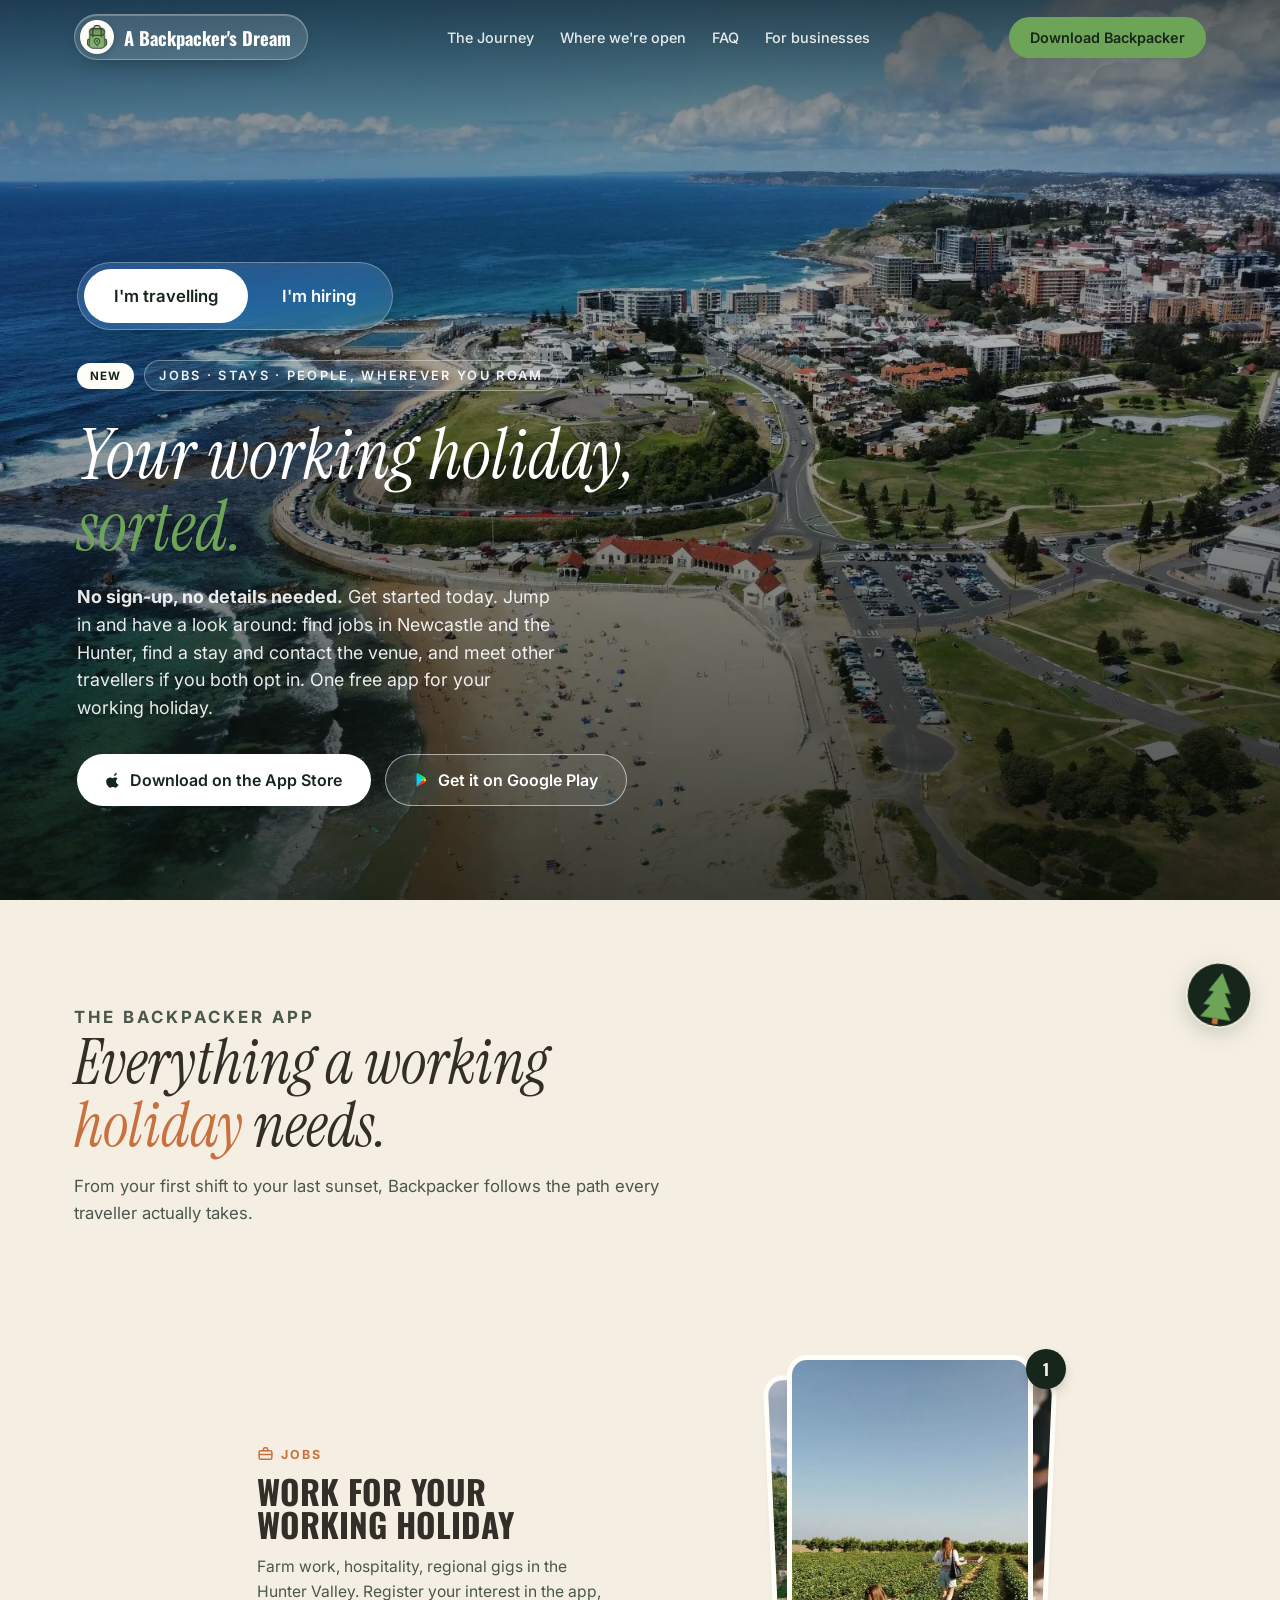
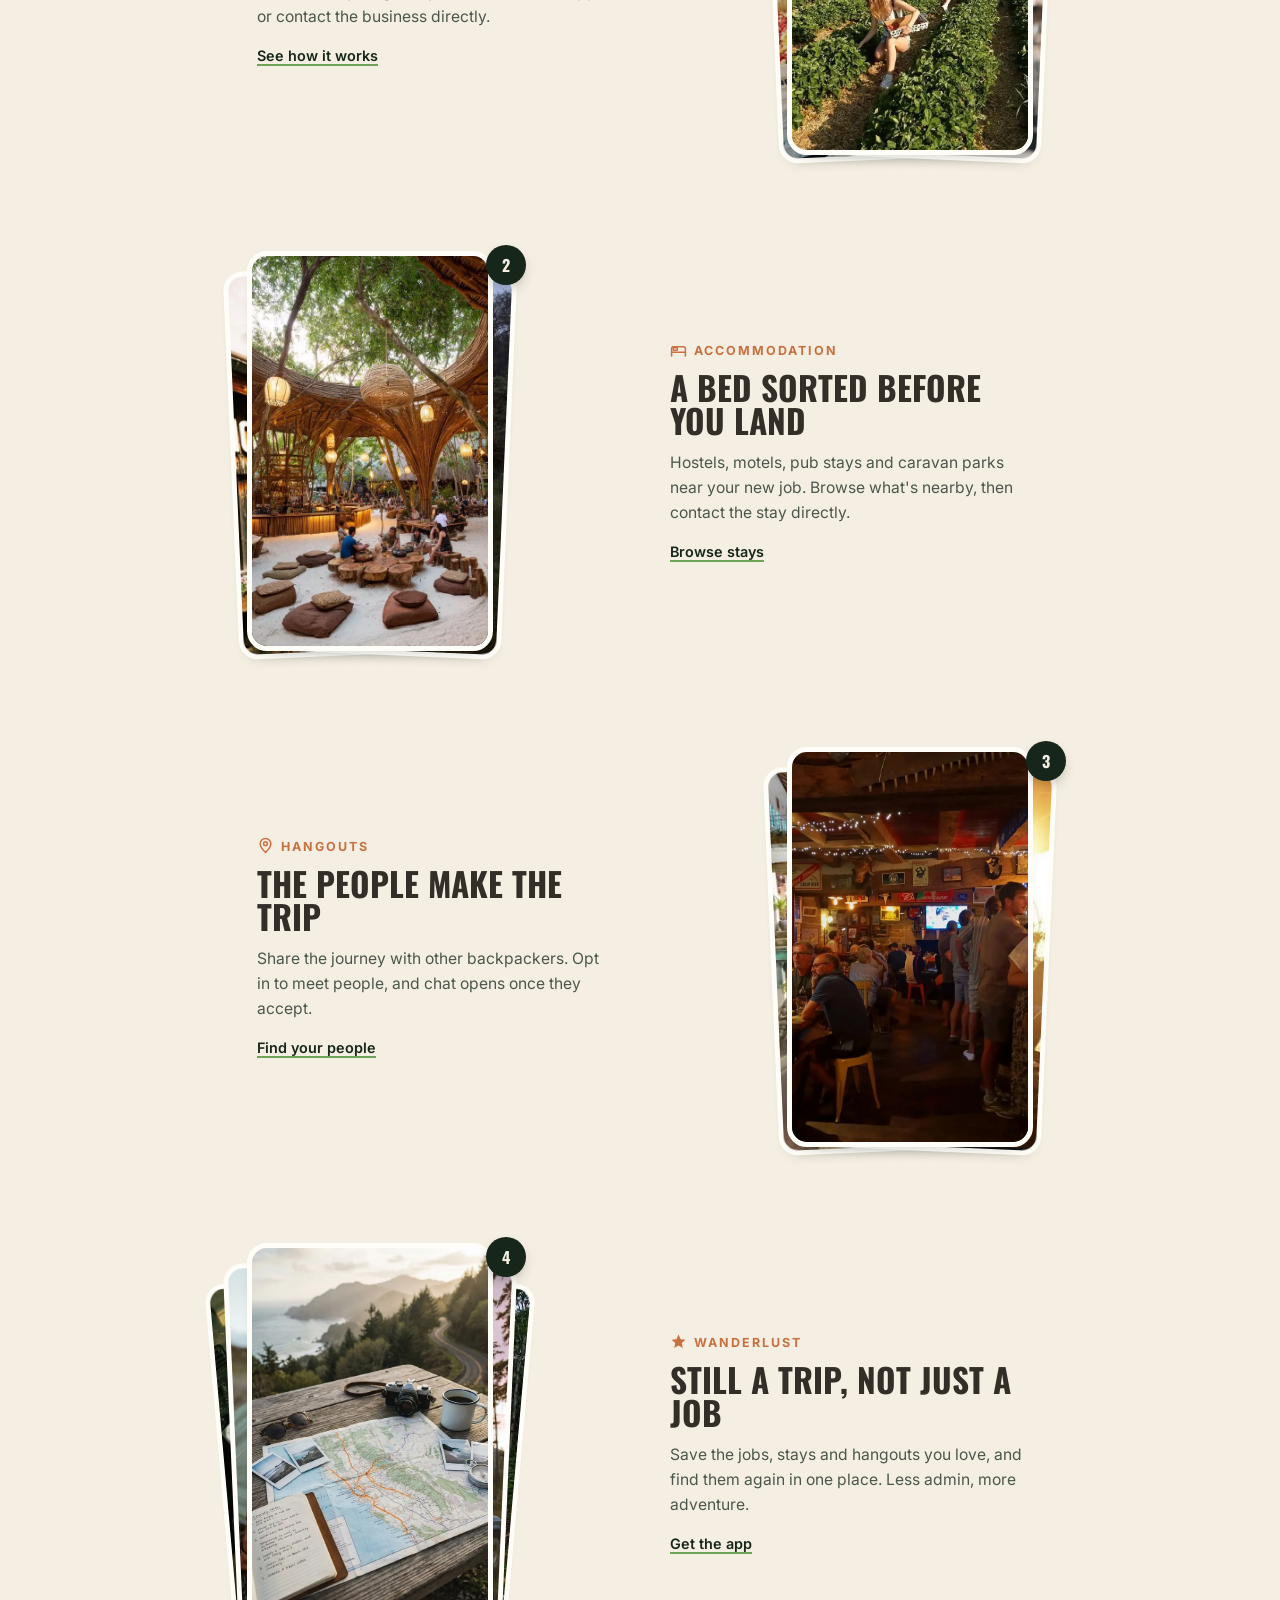
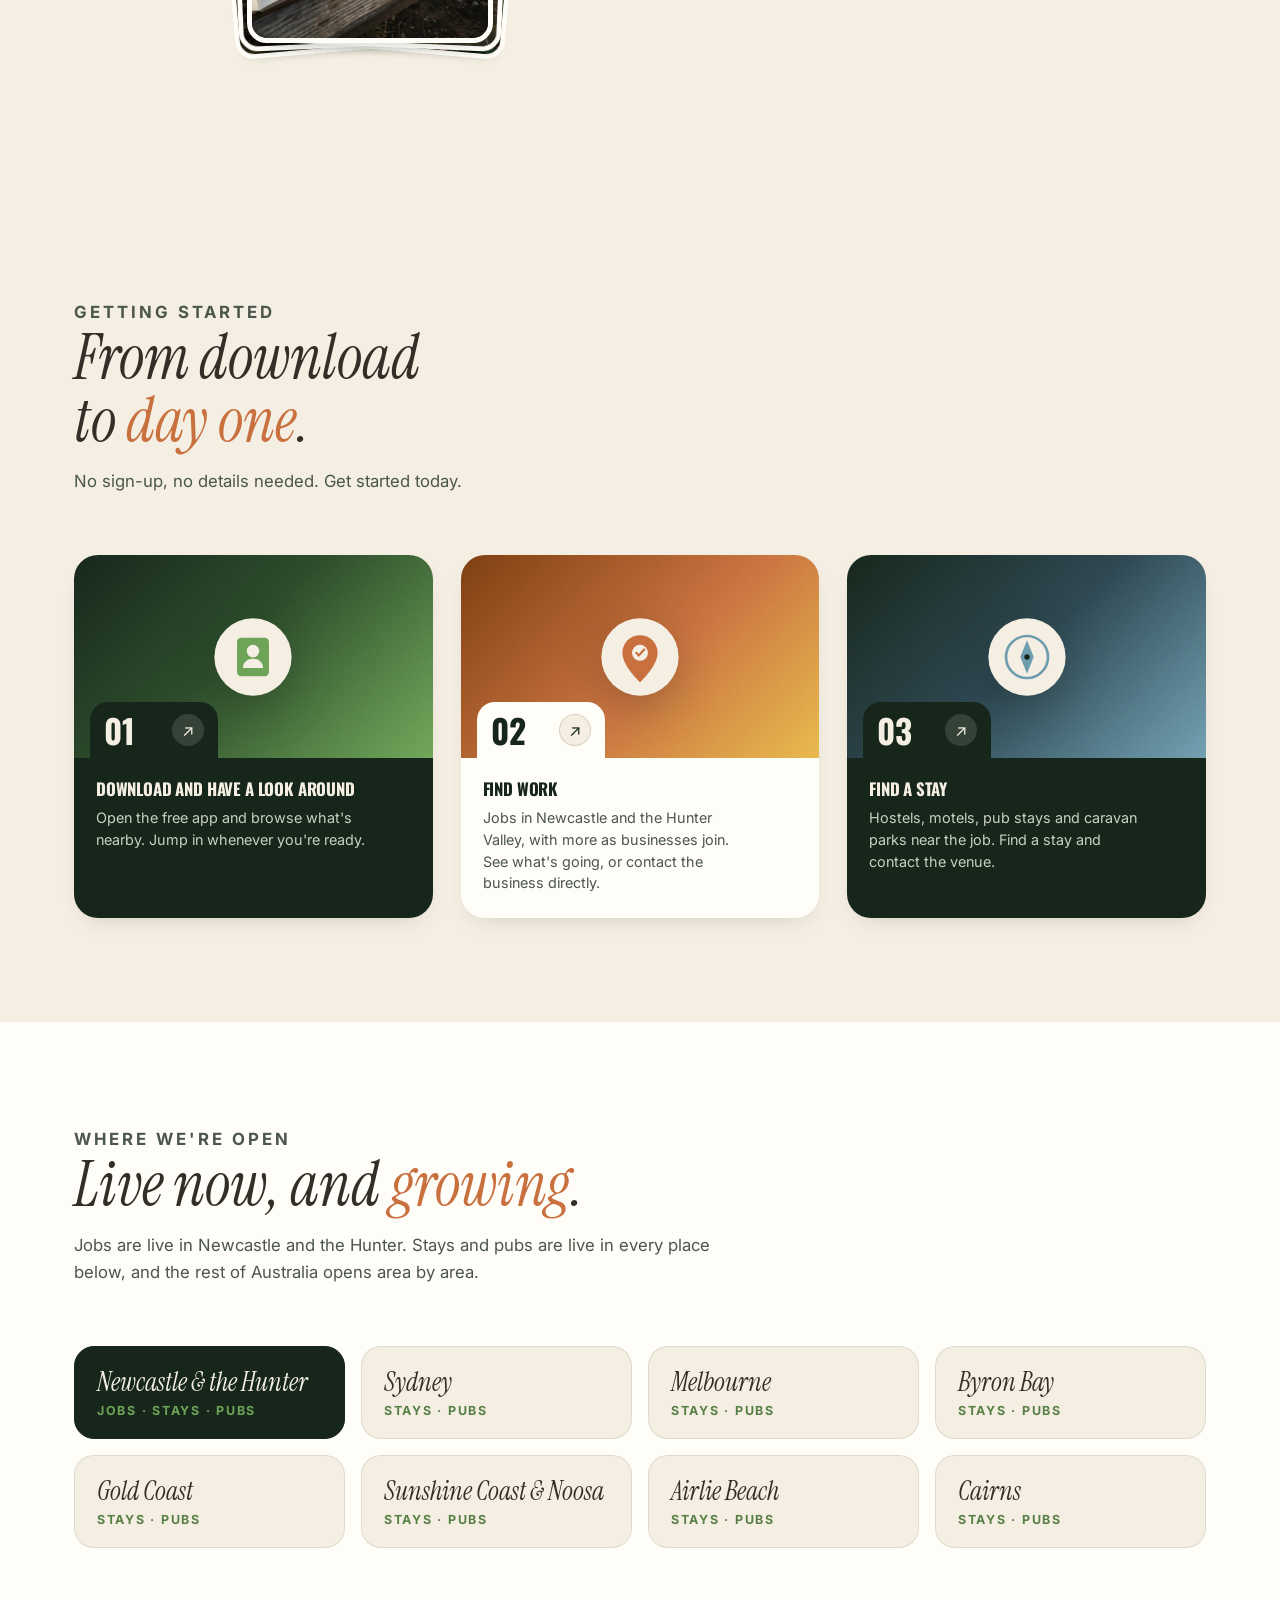
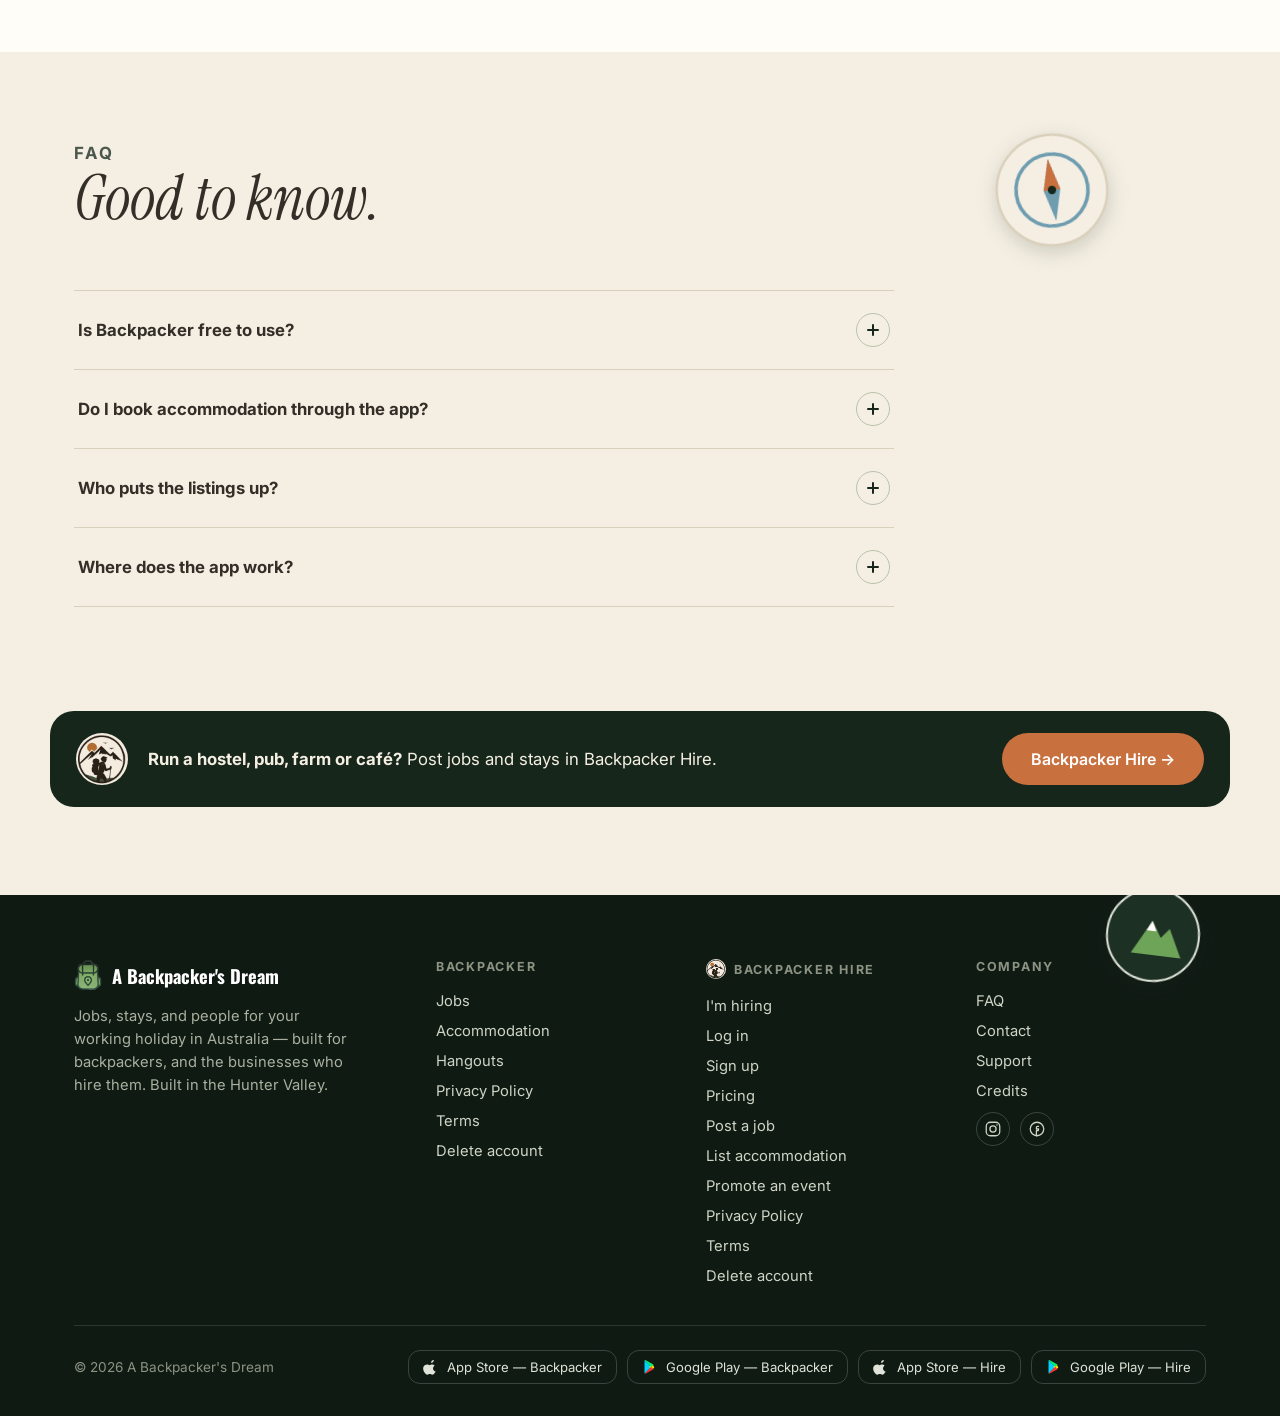
==== commit c922ef42: "Cookie-free visit counter (visit.js) and the Privacy Policy lines for it (draft: Lucy and Owen to ap" ====
--- a/index.html
+++ b/index.html
@@ -1101,5 +1101,6 @@
   update();
 })();
 </script>
+<script src="/visit.js" defer></script>
 </body>
 </html>
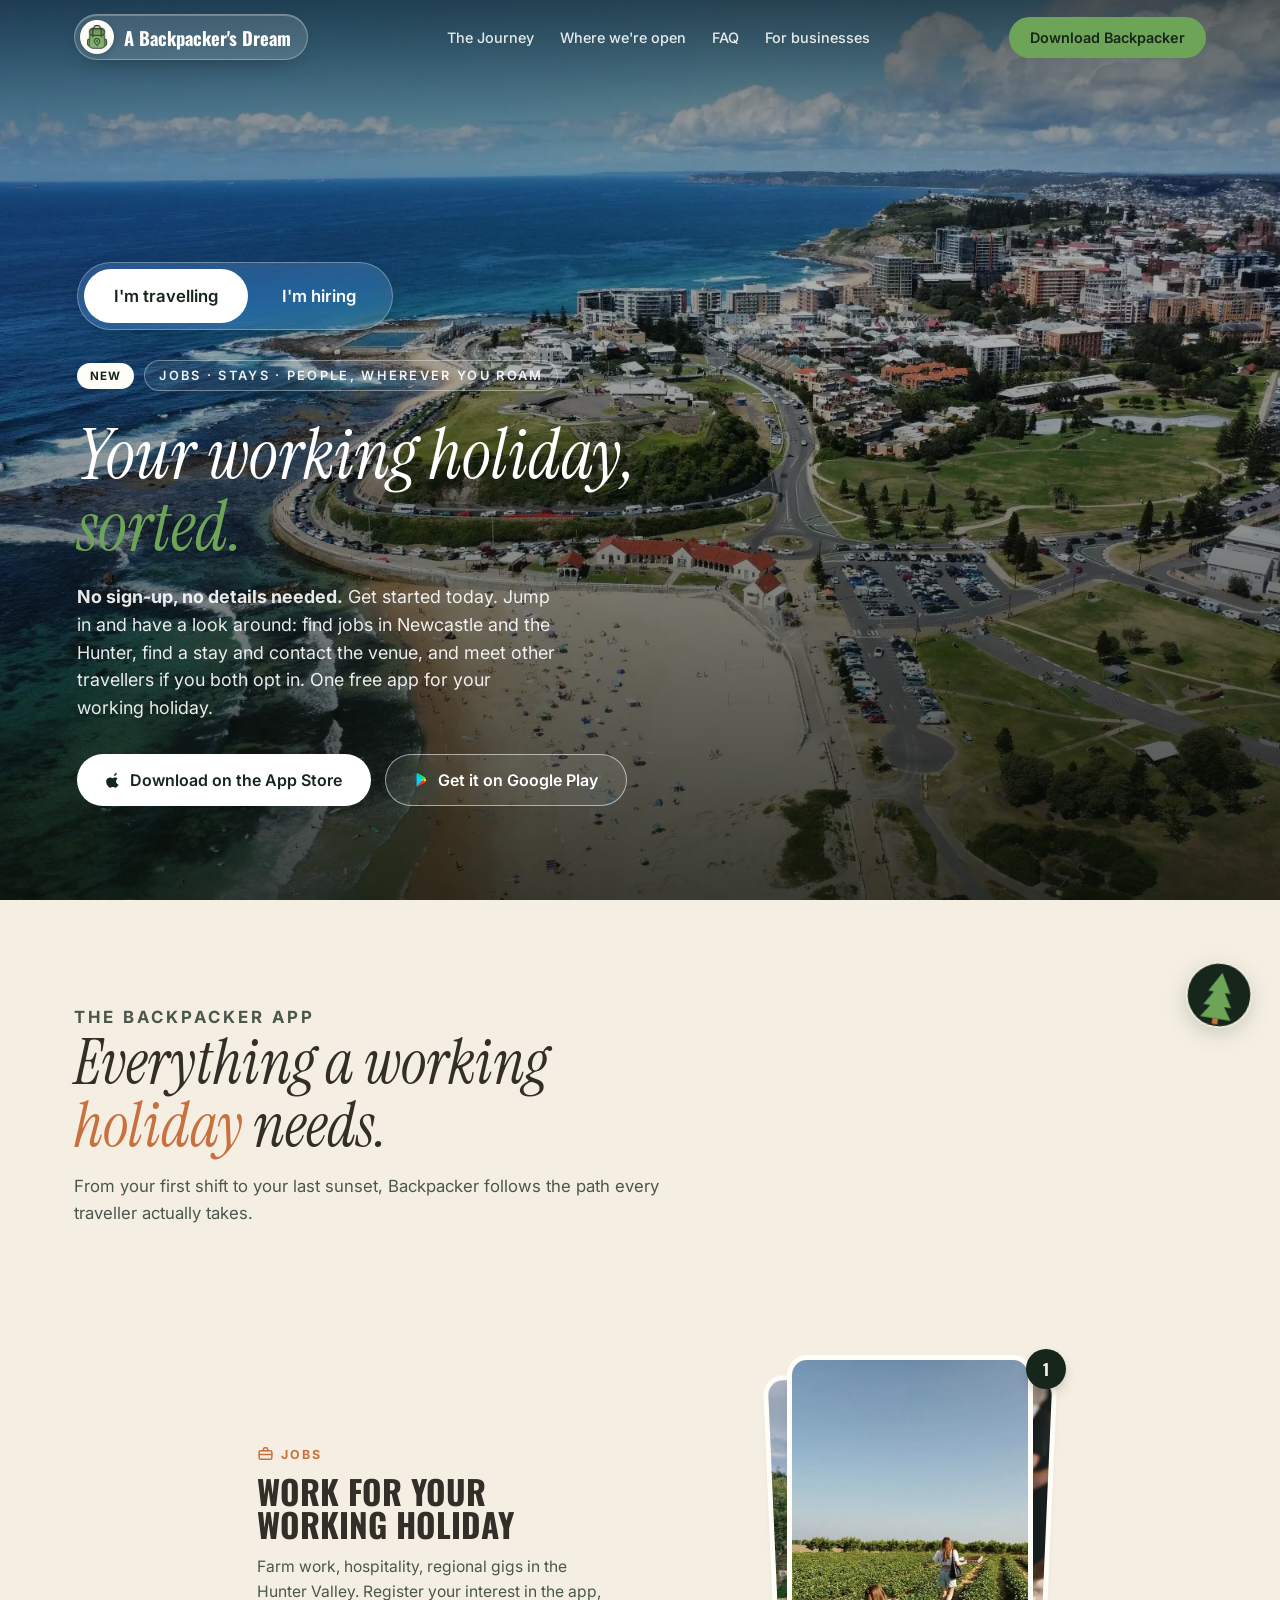
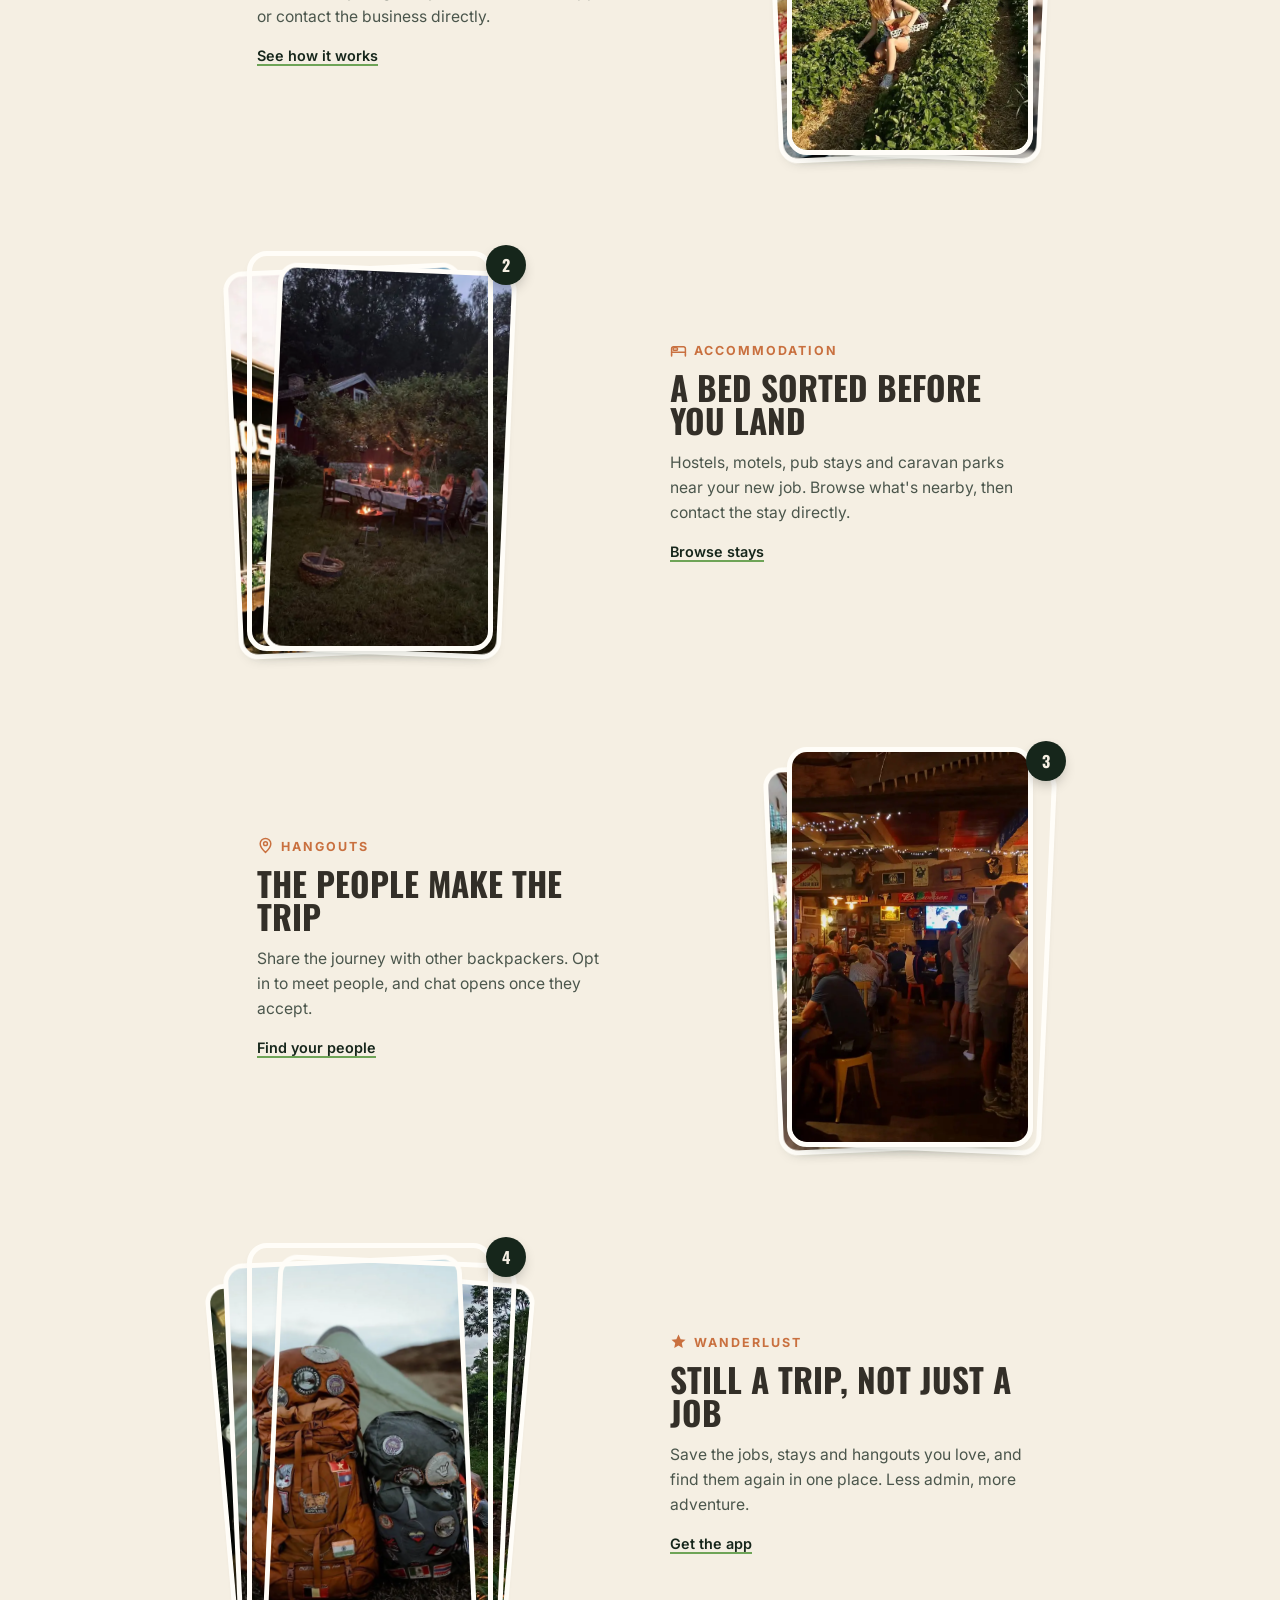
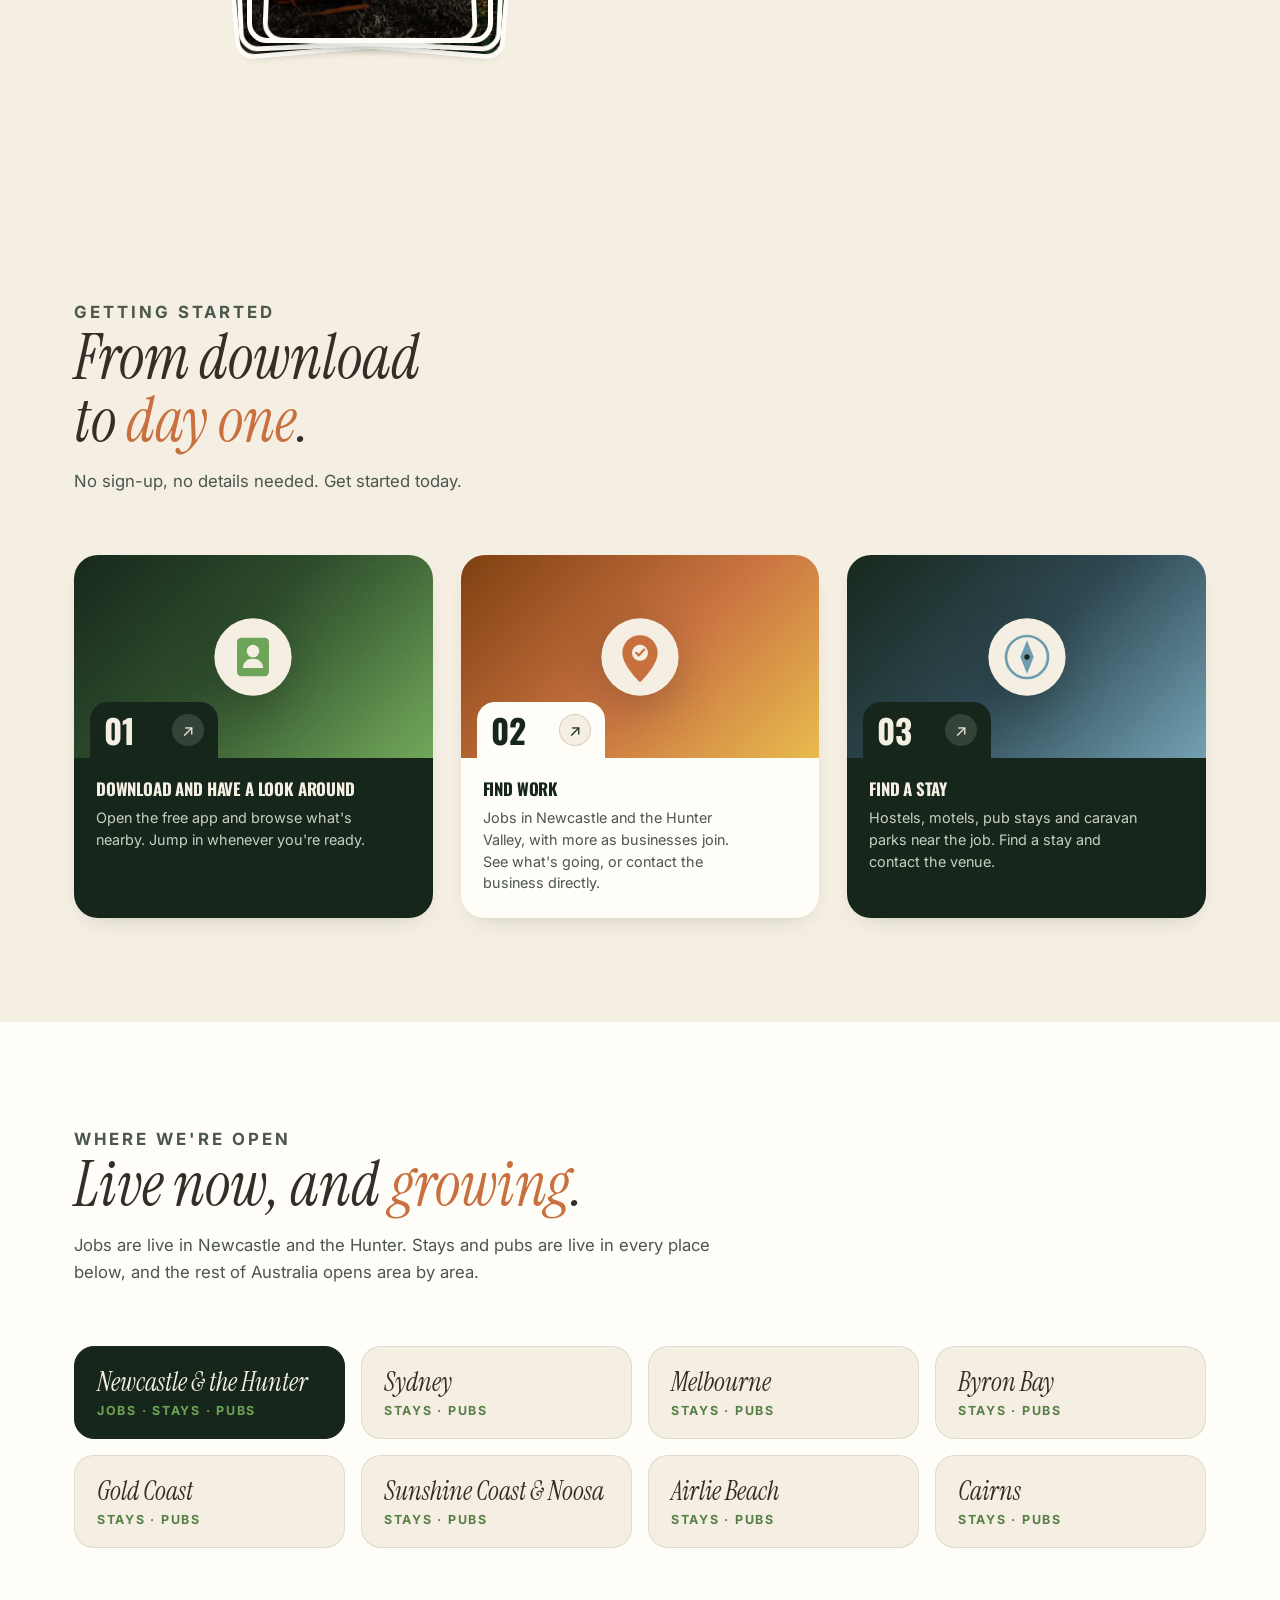
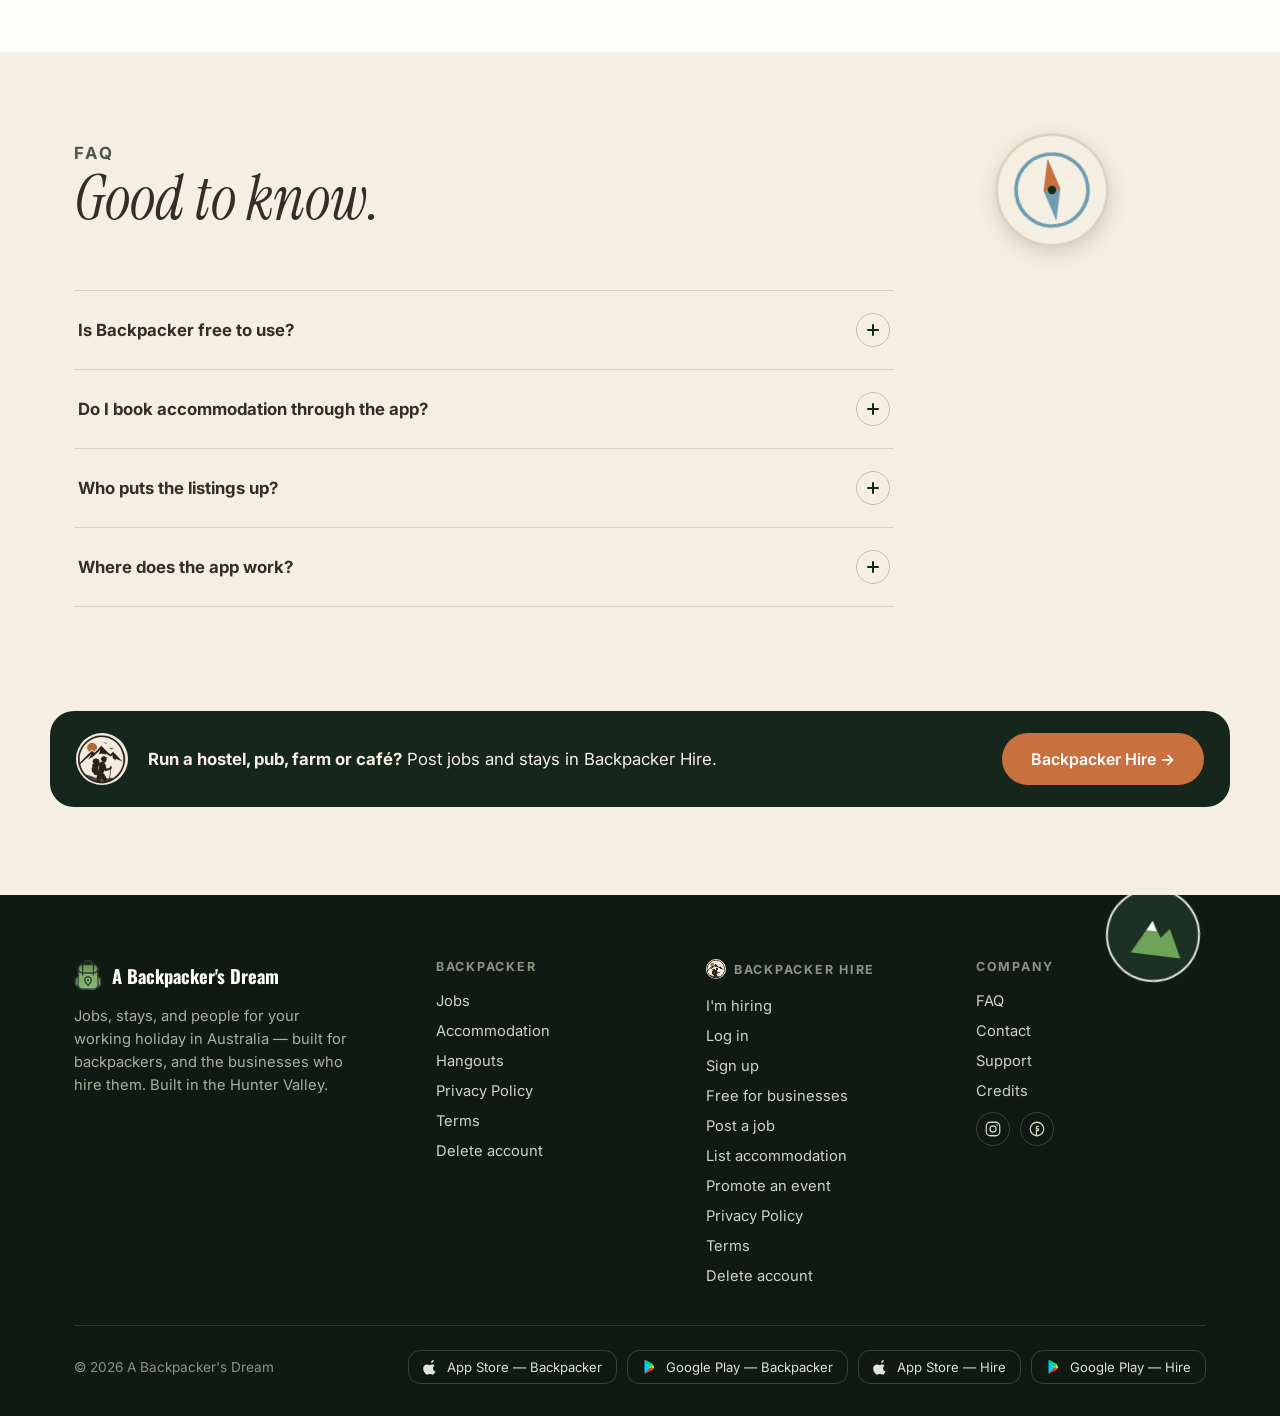
==== commit 53f9cb6f: "Website: Backpacker Hire is free for businesses (no plans or prices) Co-Authored-By: Claude Opus 5.5" ====
--- a/index.html
+++ b/index.html
@@ -554,7 +554,7 @@
       </div>
     </div>
 
-      <p class="hero-links"><a href="hire.html">How Backpacker Hire works &rarr;</a><a href="pricing.html">Pricing</a></p>
+      <p class="hero-links"><a href="hire.html">How Backpacker Hire works &rarr;</a><a href="pricing.html">Free for businesses</a></p>
     </div>
   </div>
   </div>
@@ -790,7 +790,7 @@
       </div>
       <div class="footer-col">
         <h4><img width="156" height="155" class="hire-icon" src="img/backpacker-hire-icon.png" alt="Backpacker Hire logo" />Backpacker Hire</h4>
-        <ul><li><a href="hire.html">I'm hiring</a></li><li><a href="https://api.abackpackersdream.com.au/business/login">Log in</a></li><li><a href="https://api.abackpackersdream.com.au/business/signup">Sign up</a></li><li><a href="pricing.html">Pricing</a></li><li><a href="hire.html">Post a job</a></li><li><a href="hire.html">List accommodation</a></li><li><a href="hire.html">Promote an event</a></li><li><a href="/privacy-policy/">Privacy Policy</a></li><li><a href="/terms/">Terms</a></li><li><a href="https://abackpackersdream.com.au/delete-your-backpacker-hire-account/" target="_blank" rel="noopener">Delete account</a></li></ul>
+        <ul><li><a href="hire.html">I'm hiring</a></li><li><a href="https://api.abackpackersdream.com.au/business/login">Log in</a></li><li><a href="https://api.abackpackersdream.com.au/business/signup">Sign up</a></li><li><a href="pricing.html">Free for businesses</a></li><li><a href="hire.html">Post a job</a></li><li><a href="hire.html">List accommodation</a></li><li><a href="hire.html">Promote an event</a></li><li><a href="/privacy-policy/">Privacy Policy</a></li><li><a href="/terms/">Terms</a></li><li><a href="https://abackpackersdream.com.au/delete-your-backpacker-hire-account/" target="_blank" rel="noopener">Delete account</a></li></ul>
       </div>
       <div class="footer-col">
         <h4>Company</h4>
@@ -1101,6 +1101,5 @@
   update();
 })();
 </script>
-<script src="/visit.js" defer></script>
 </body>
 </html>
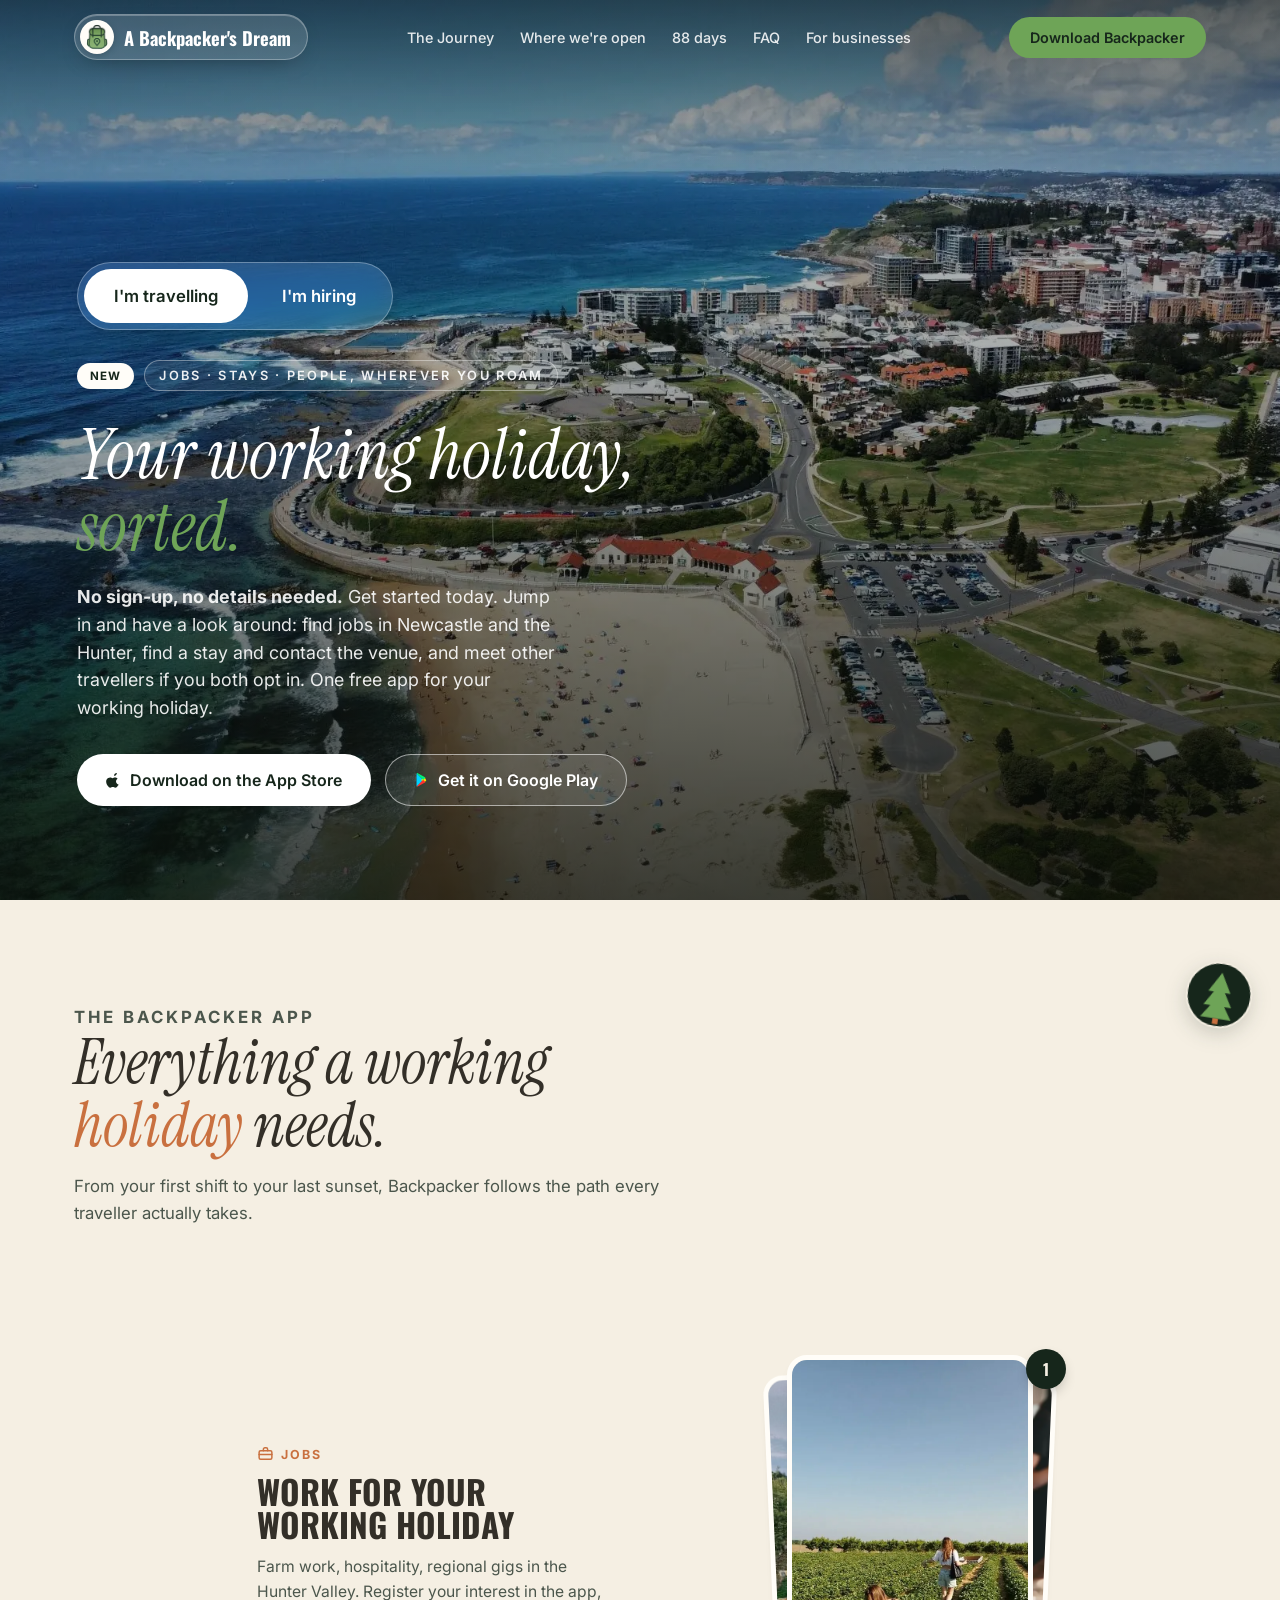
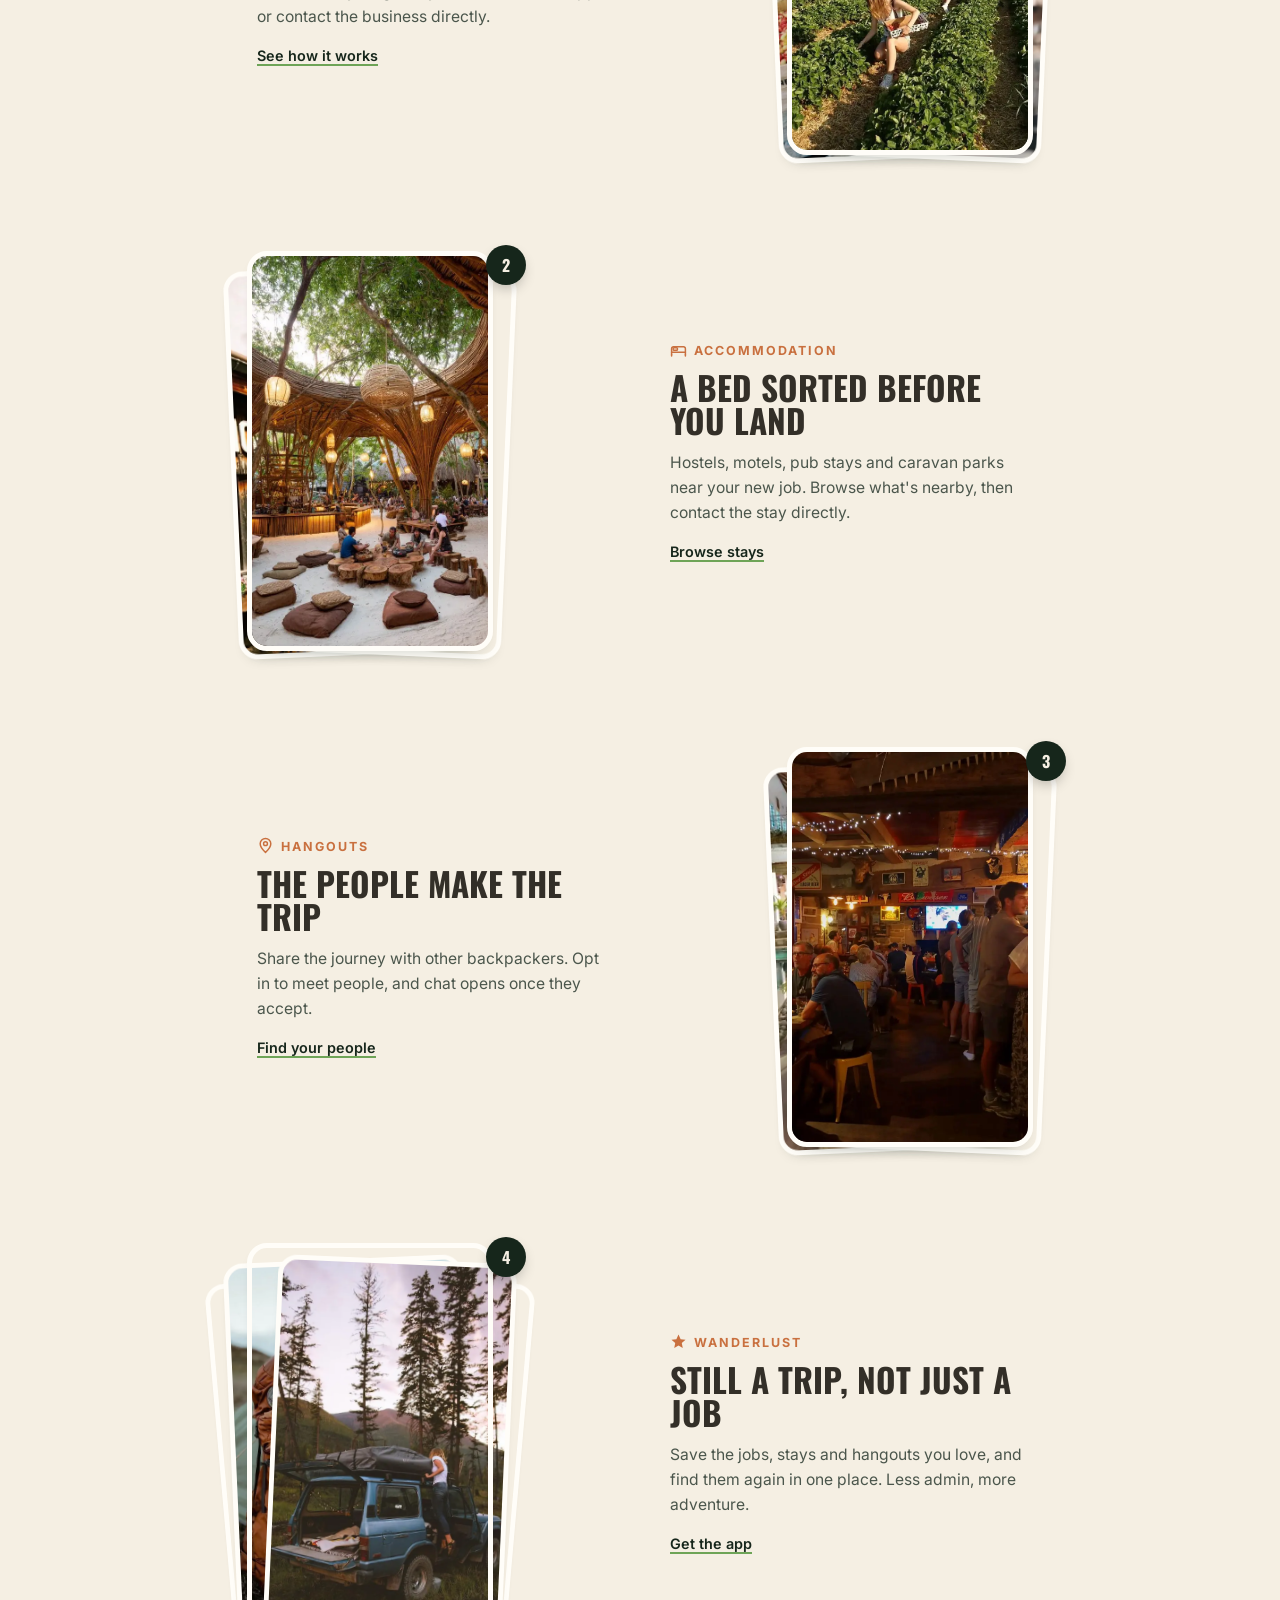
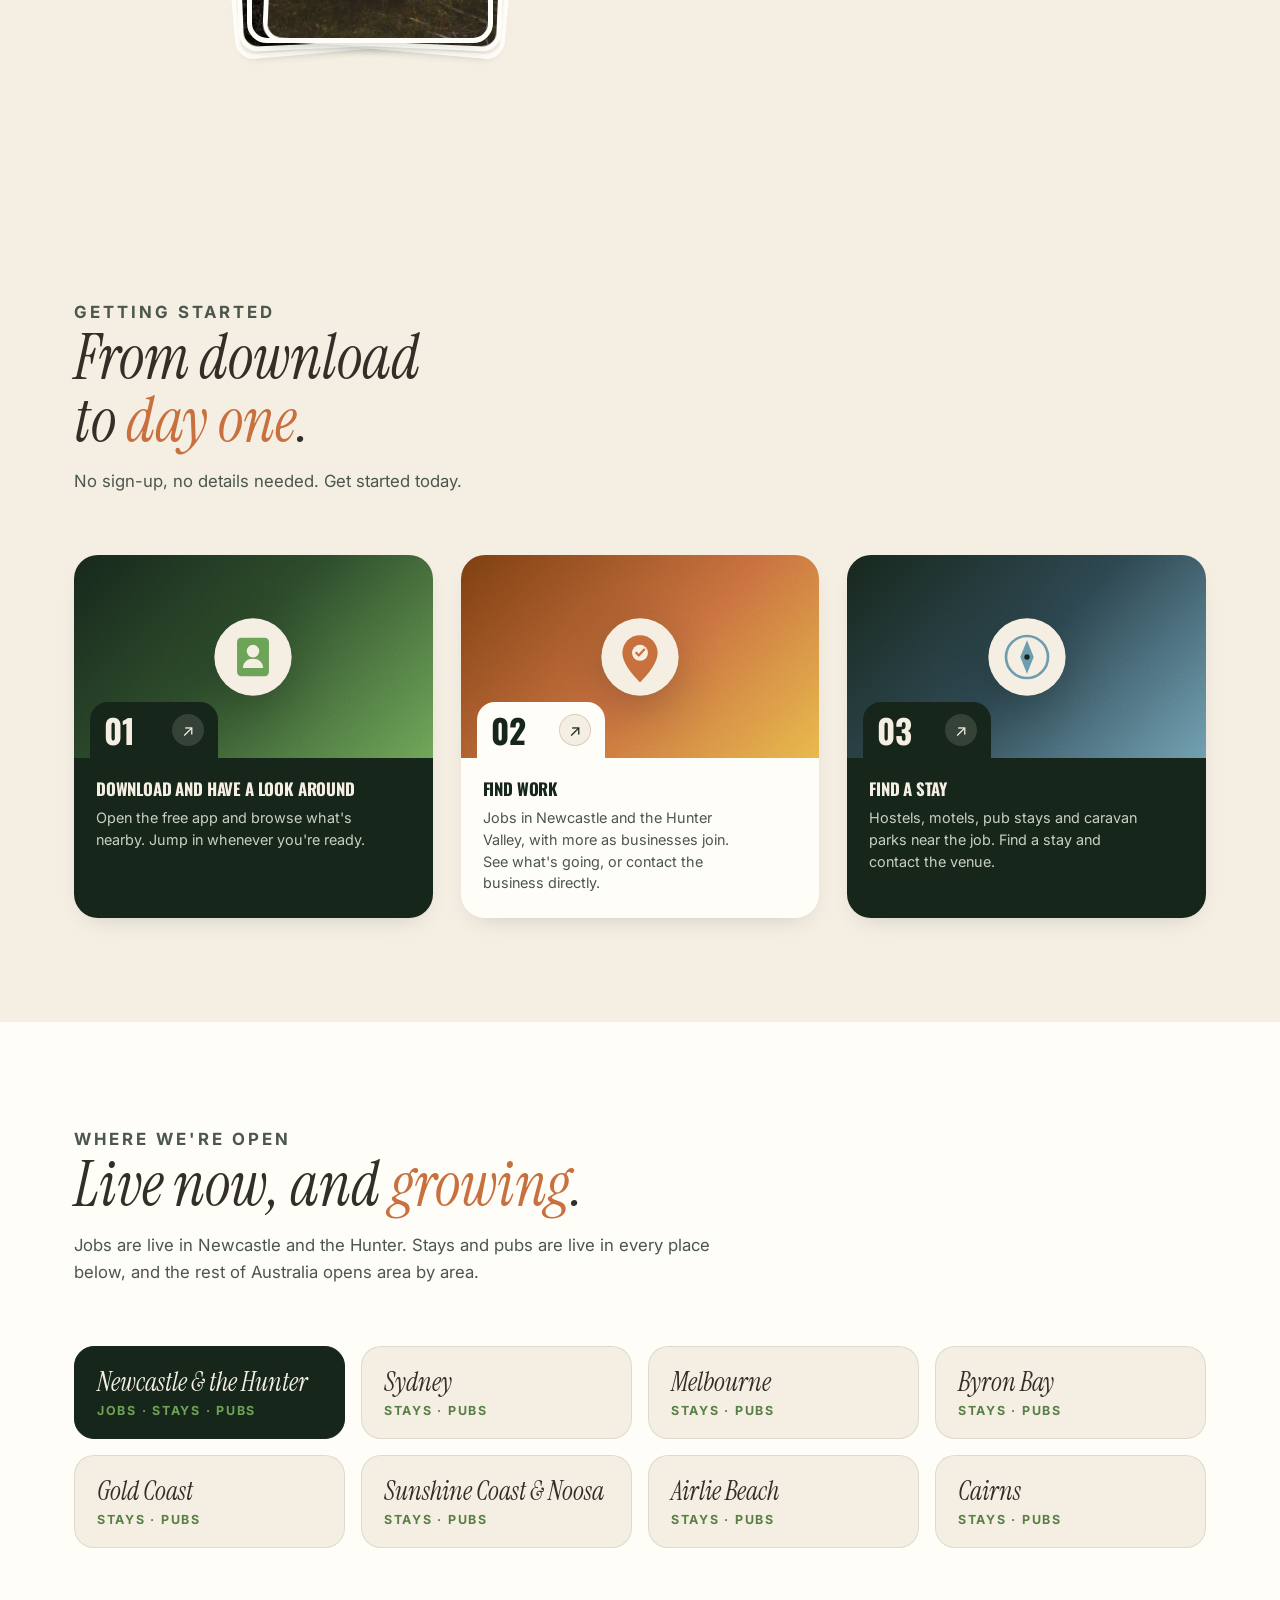
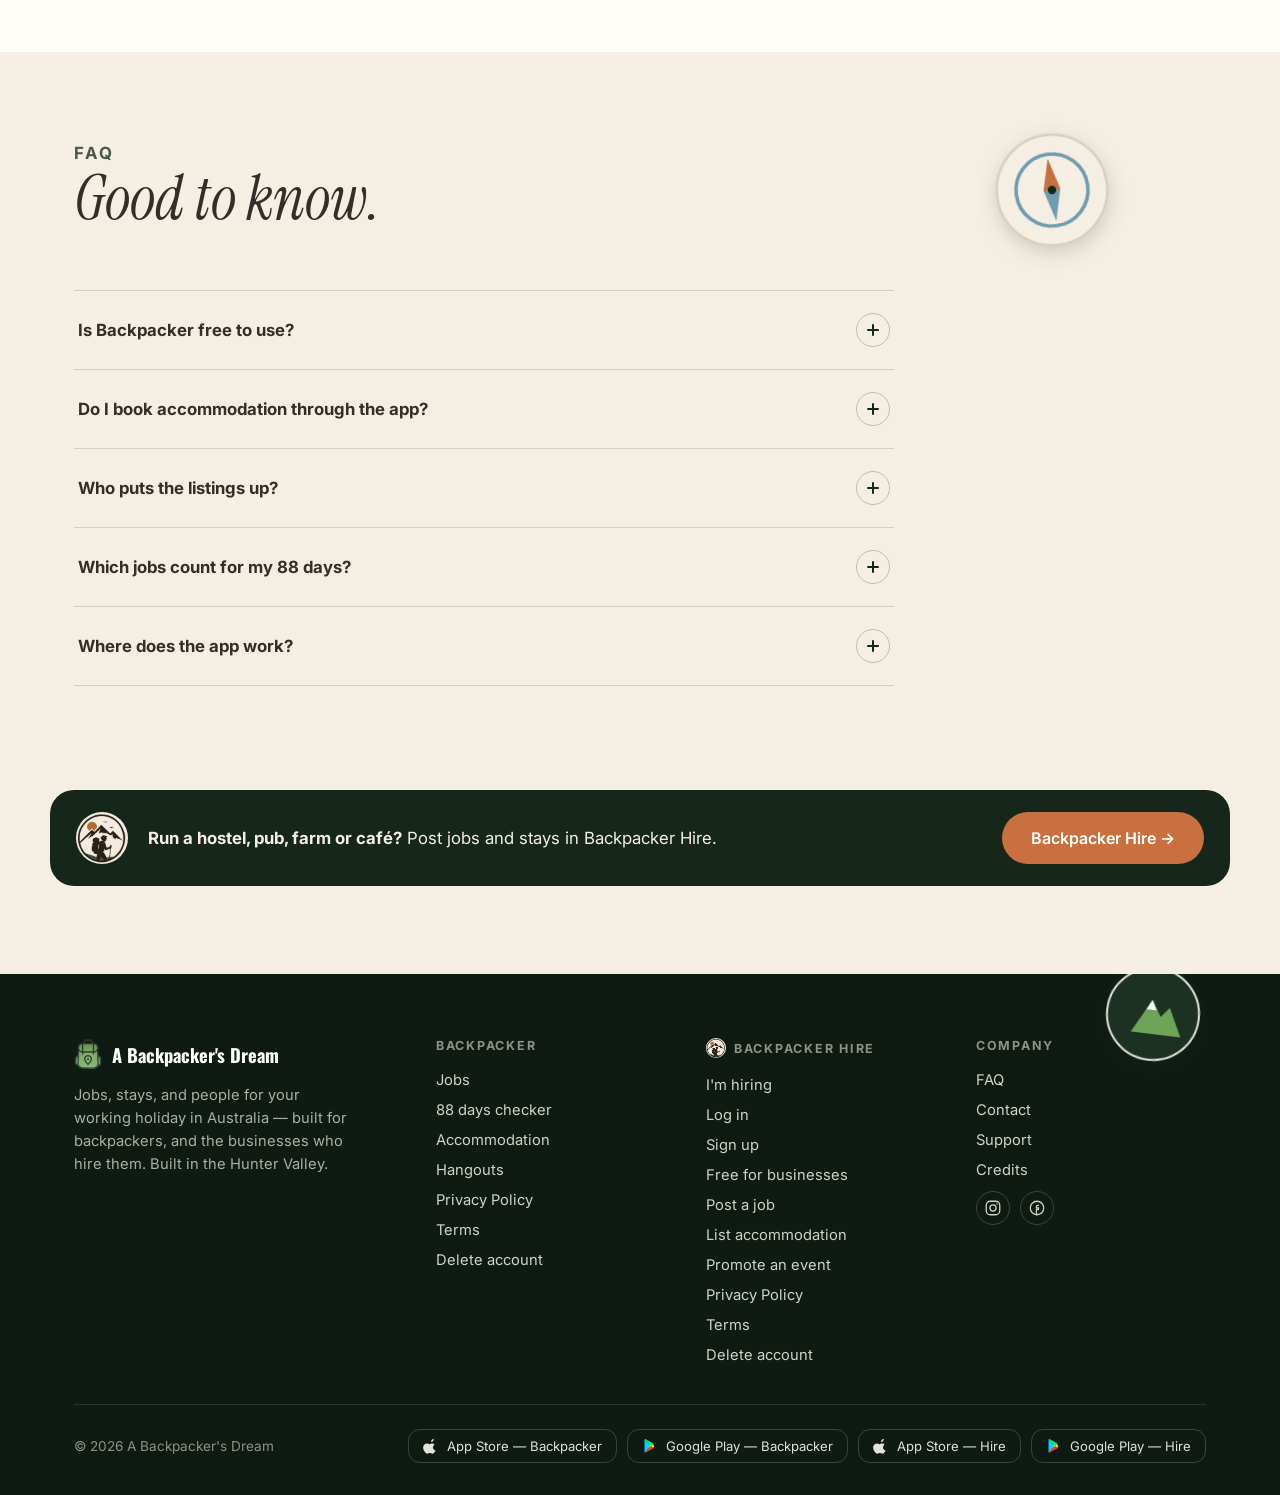
==== commit 7c21a308: "New page: 88 days postcode checker and jobs that may count /88-days/: type a postcode and see which " ====
--- a/index.html
+++ b/index.html
@@ -94,6 +94,9 @@
   .btn-dark:hover{background:#0f1a13;}
   .short-label{display:none;}
   @media (max-width:860px){ nav.links{display:none;} }
+  /* Mid widths: five links fit on one line (owner, 26 Nov 2026: "88 days" added). */
+  nav.links a{white-space:nowrap;}
+  @media (max-width:1100px){ nav.links{gap:18px; font-size:0.85rem;} nav.links a[href="#open"]{display:none;} }
   @media (max-width:600px){
     .nav-row{padding:12px 16px;}
     .brand{font-size:1rem;}
@@ -494,6 +497,14 @@
     },
     {
      "@type": "Question",
+     "name": "Which jobs count for my 88 days?",
+     "acceptedAnswer": {
+      "@type": "Answer",
+      "text": "Jobs that may count for a 2nd or 3rd year 417 or 462 visa show “May count for 88 days” in the app, and you can filter the Jobs tab to show only them. Check any postcode with the 88 days postcode checker at abackpackersdream.com.au/88-days/."
+     }
+    },
+    {
+     "@type": "Question",
      "name": "Where does the app work?",
      "acceptedAnswer": {
       "@type": "Answer",
@@ -525,6 +536,7 @@
       <nav class="links">
         <a href="#path">The Journey</a>
         <a href="#open">Where we're open</a>
+        <a href="/88-days/">88 days</a>
         <a href="#faq">FAQ</a>
         <a href="hire.html">For businesses</a>
       </nav>
@@ -756,6 +768,10 @@
         <p>Businesses post their own listings in Backpacker Hire. A business may not have reviewed or endorsed a listing it hasn&rsquo;t claimed, and the details may be out of date, so confirm them directly. Some listing and map data © <a href="https://www.openstreetmap.org/copyright" target="_blank" rel="noopener">OpenStreetMap contributors</a>, available under the Open Database Licence. See <a href="/credits/">Credits</a>. We are not affiliated with a listed business unless the listing says so. An unclaimed listing shows “Not yet rated” and has no star rating. Stars appear only after the business has claimed the listing and joined, and they are the average of ratings users leave after that. To claim, correct or remove a listing, email admin@abackpackersdream.com.au. We aim to reply within 5 business days. A business can also sign up in Backpacker Hire, which is free to download, and post its own listing.</p>
       </details>
       <details class="faq-item">
+        <summary>Which jobs count for my 88 days?<span class="faq-icon" aria-hidden="true"></span></summary>
+        <p>Jobs that may count for a 2nd or 3rd year 417 or 462 visa show &ldquo;May count for 88 days&rdquo; in the app, and you can filter the Jobs tab to show only them. Check any postcode with our <a href="/88-days/">88 days postcode checker</a>.</p>
+      </details>
+      <details class="faq-item">
         <summary>Where does the app work?<span class="faq-icon" aria-hidden="true"></span></summary>
         <p>We&rsquo;re going national. Jobs are live in Newcastle and the Hunter. Stays and pubs are also live in Sydney, Melbourne, Byron Bay, the Gold Coast, the Sunshine Coast (Noosa to Caloundra), Airlie Beach and Cairns, and the rest of Australia opens area by area. Check the app for what&rsquo;s live near you.</p>
       </details>
@@ -786,7 +802,7 @@
       </div>
       <div class="footer-col">
         <h4>Backpacker</h4>
-        <ul><li><a href="#path">Jobs</a></li><li><a href="#path">Accommodation</a></li><li><a href="#path">Hangouts</a></li><li><a href="/privacy-policy/">Privacy Policy</a></li><li><a href="/terms/">Terms</a></li><li><a href="https://abackpackersdream.com.au/delete-your-a-backpacker-account/" target="_blank" rel="noopener">Delete account</a></li></ul>
+        <ul><li><a href="#path">Jobs</a></li><li><a href="/88-days/">88 days checker</a></li><li><a href="#path">Accommodation</a></li><li><a href="#path">Hangouts</a></li><li><a href="/privacy-policy/">Privacy Policy</a></li><li><a href="/terms/">Terms</a></li><li><a href="https://abackpackersdream.com.au/delete-your-a-backpacker-account/" target="_blank" rel="noopener">Delete account</a></li></ul>
       </div>
       <div class="footer-col">
         <h4><img width="156" height="155" class="hire-icon" src="img/backpacker-hire-icon.png" alt="Backpacker Hire logo" />Backpacker Hire</h4>
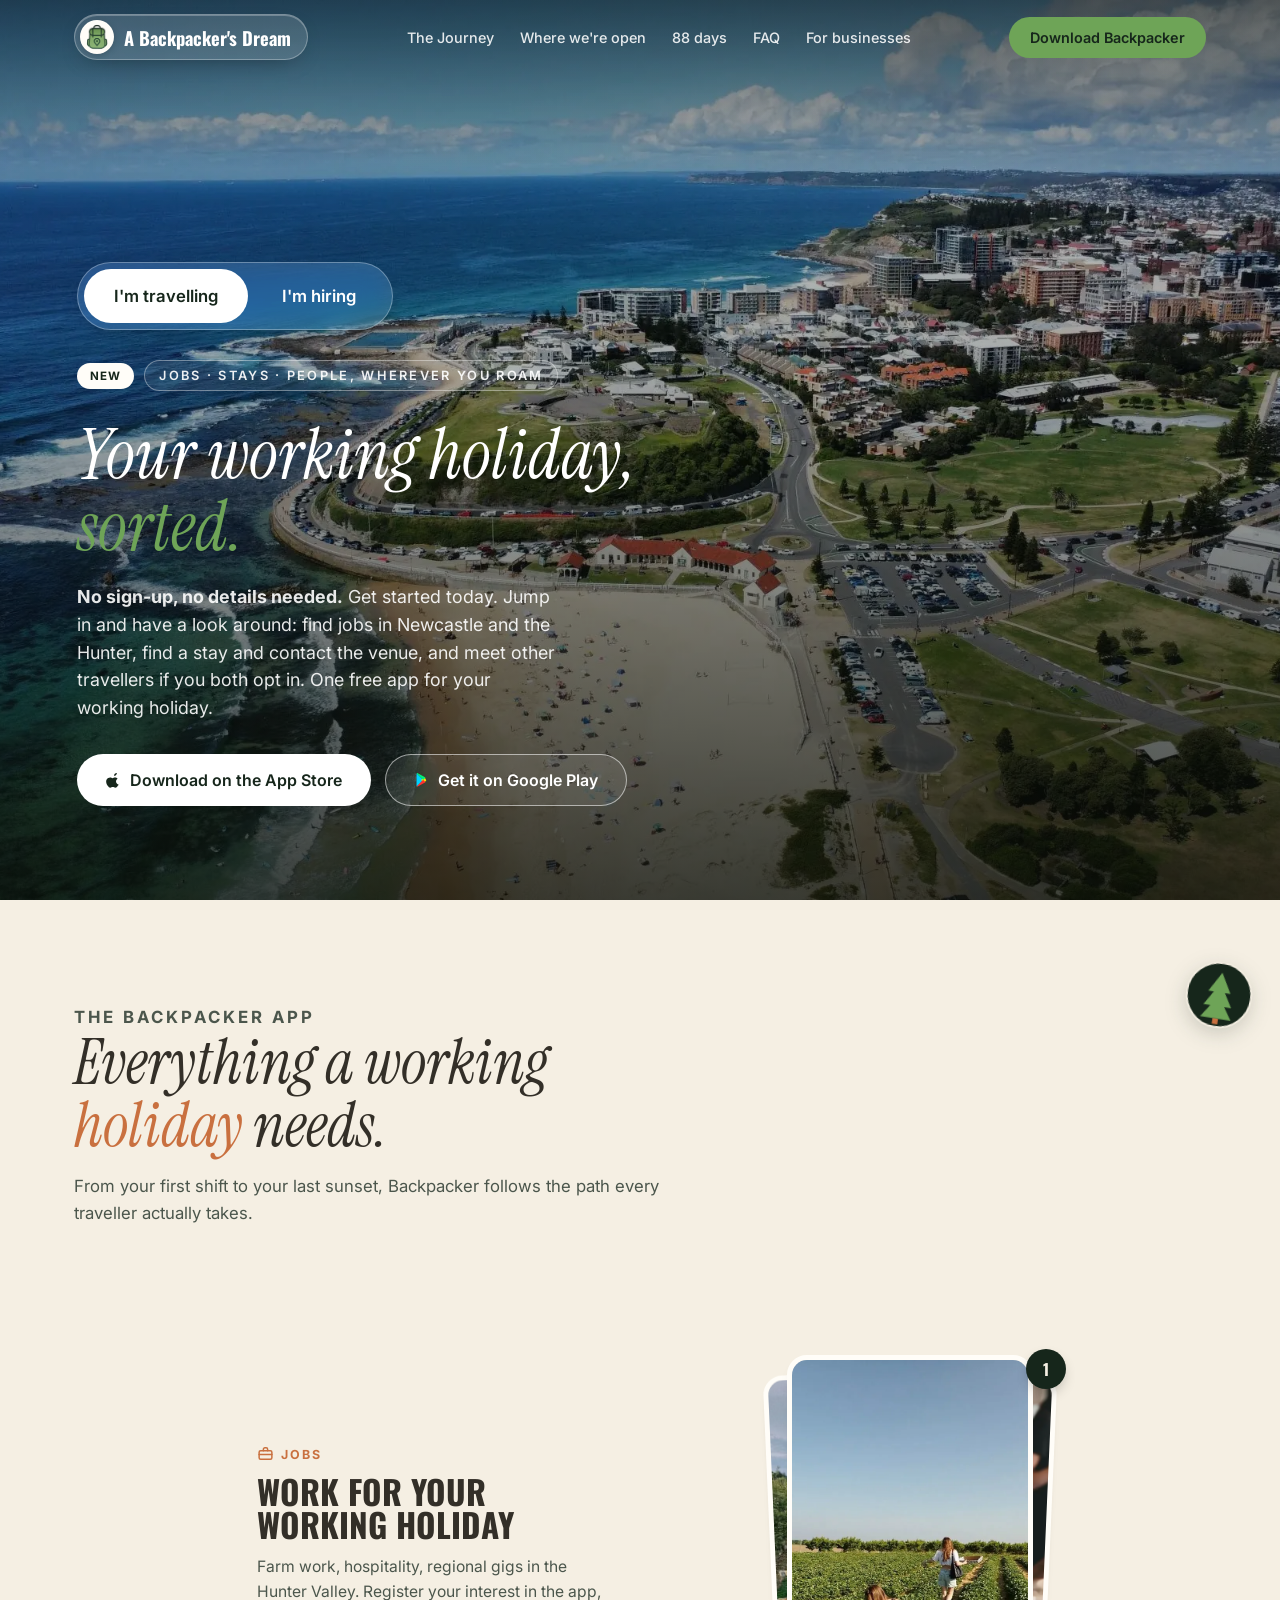
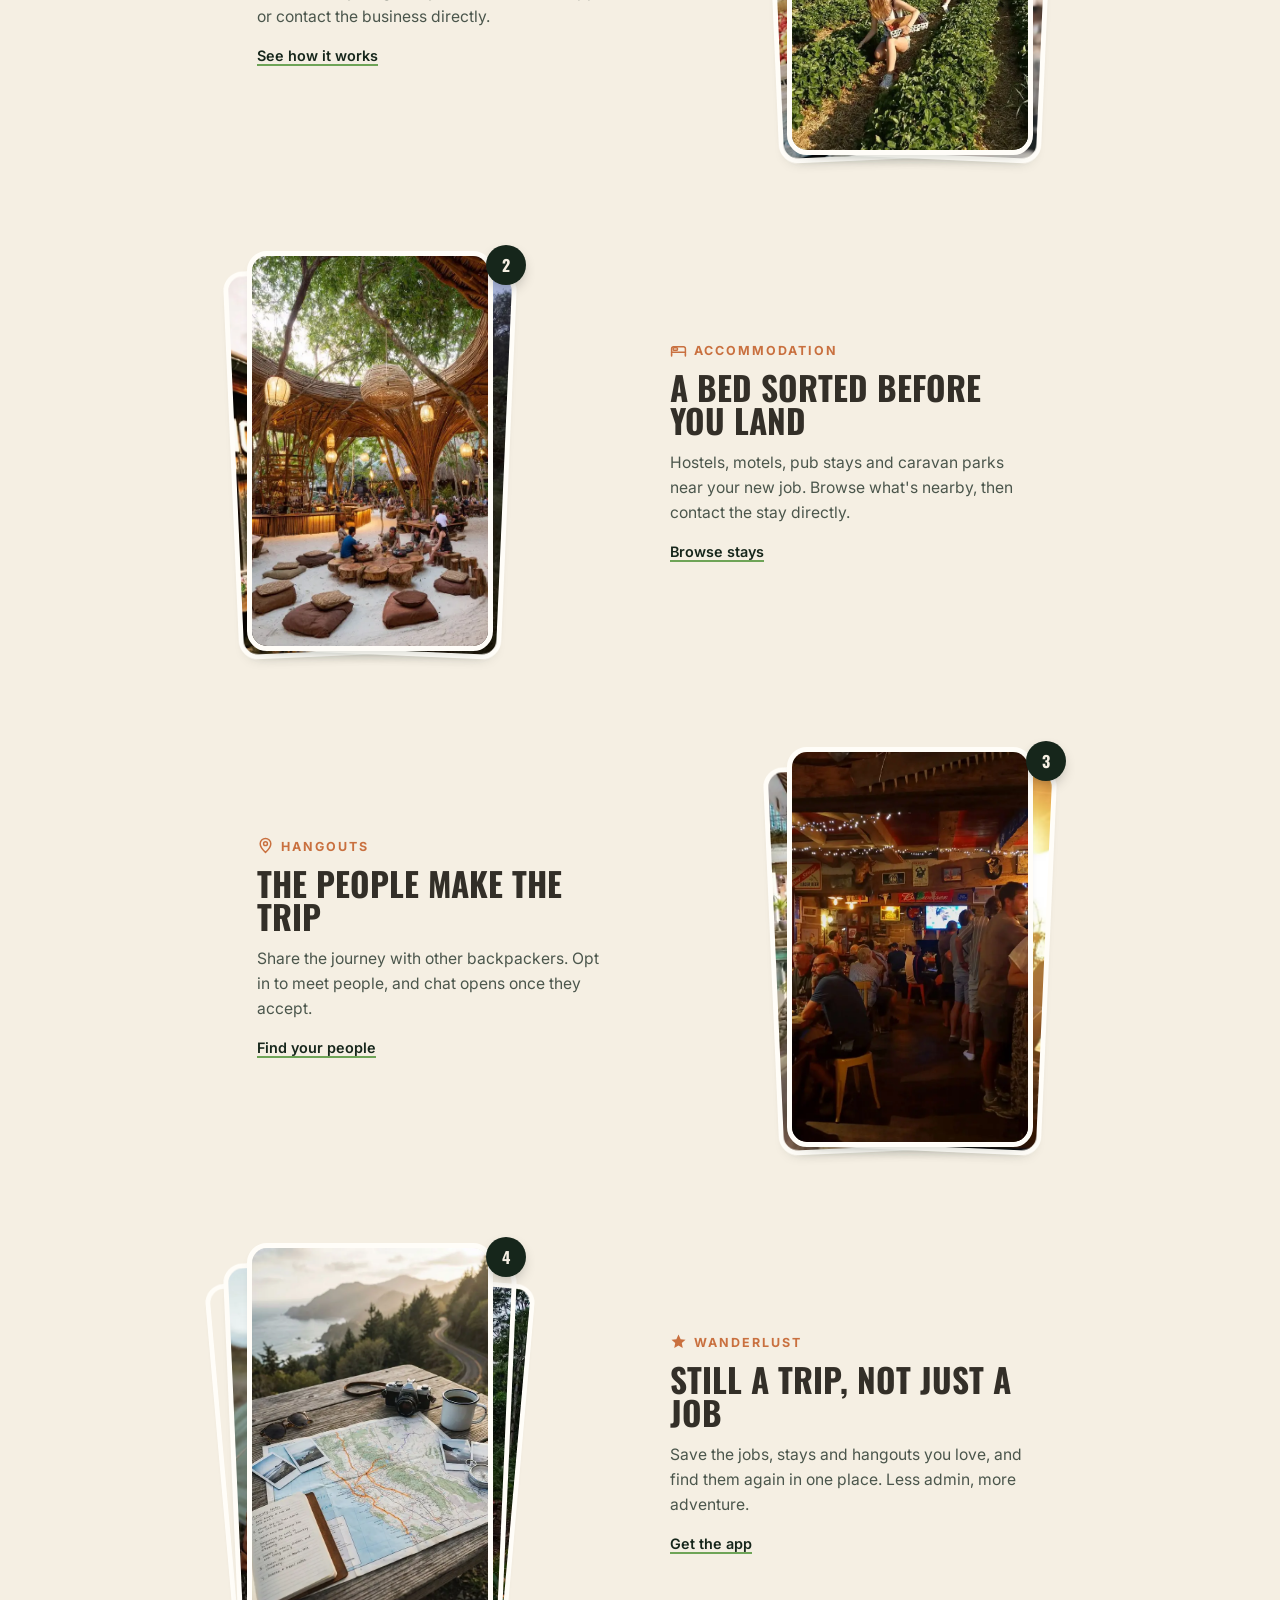
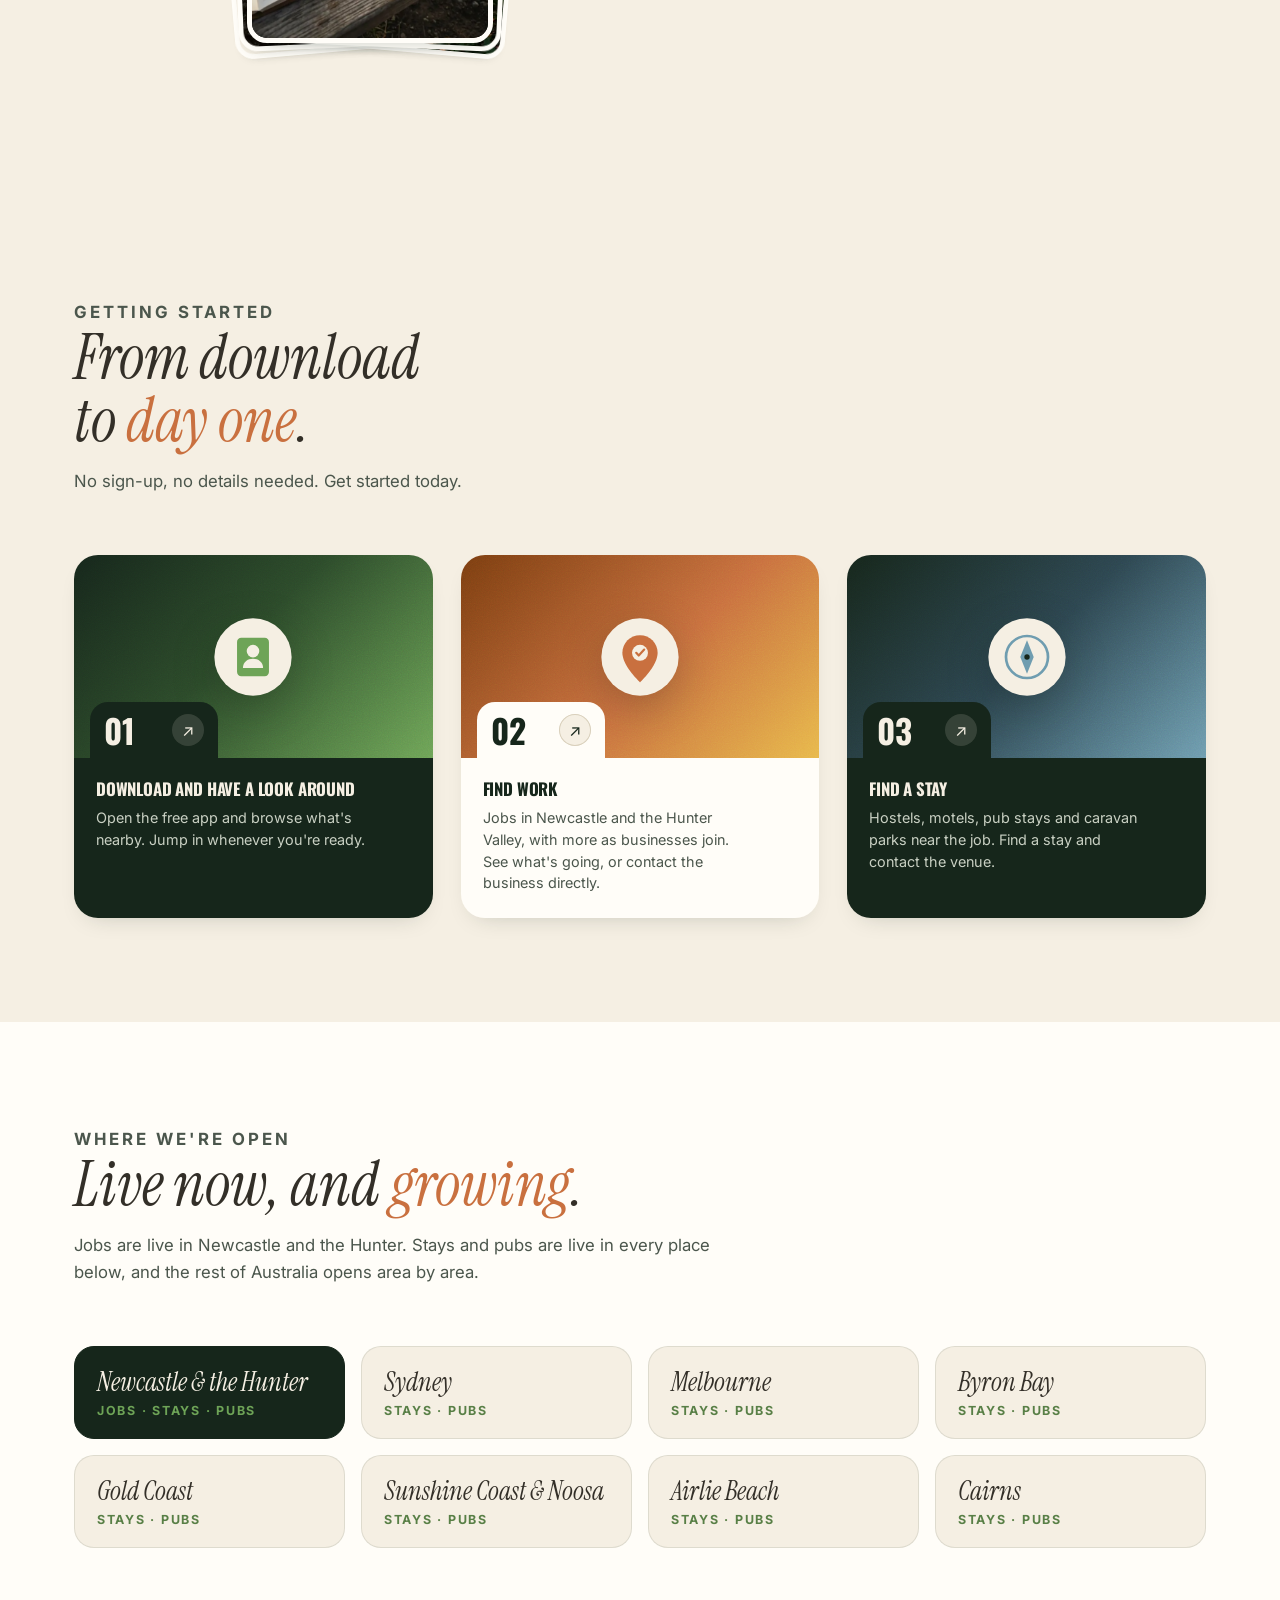
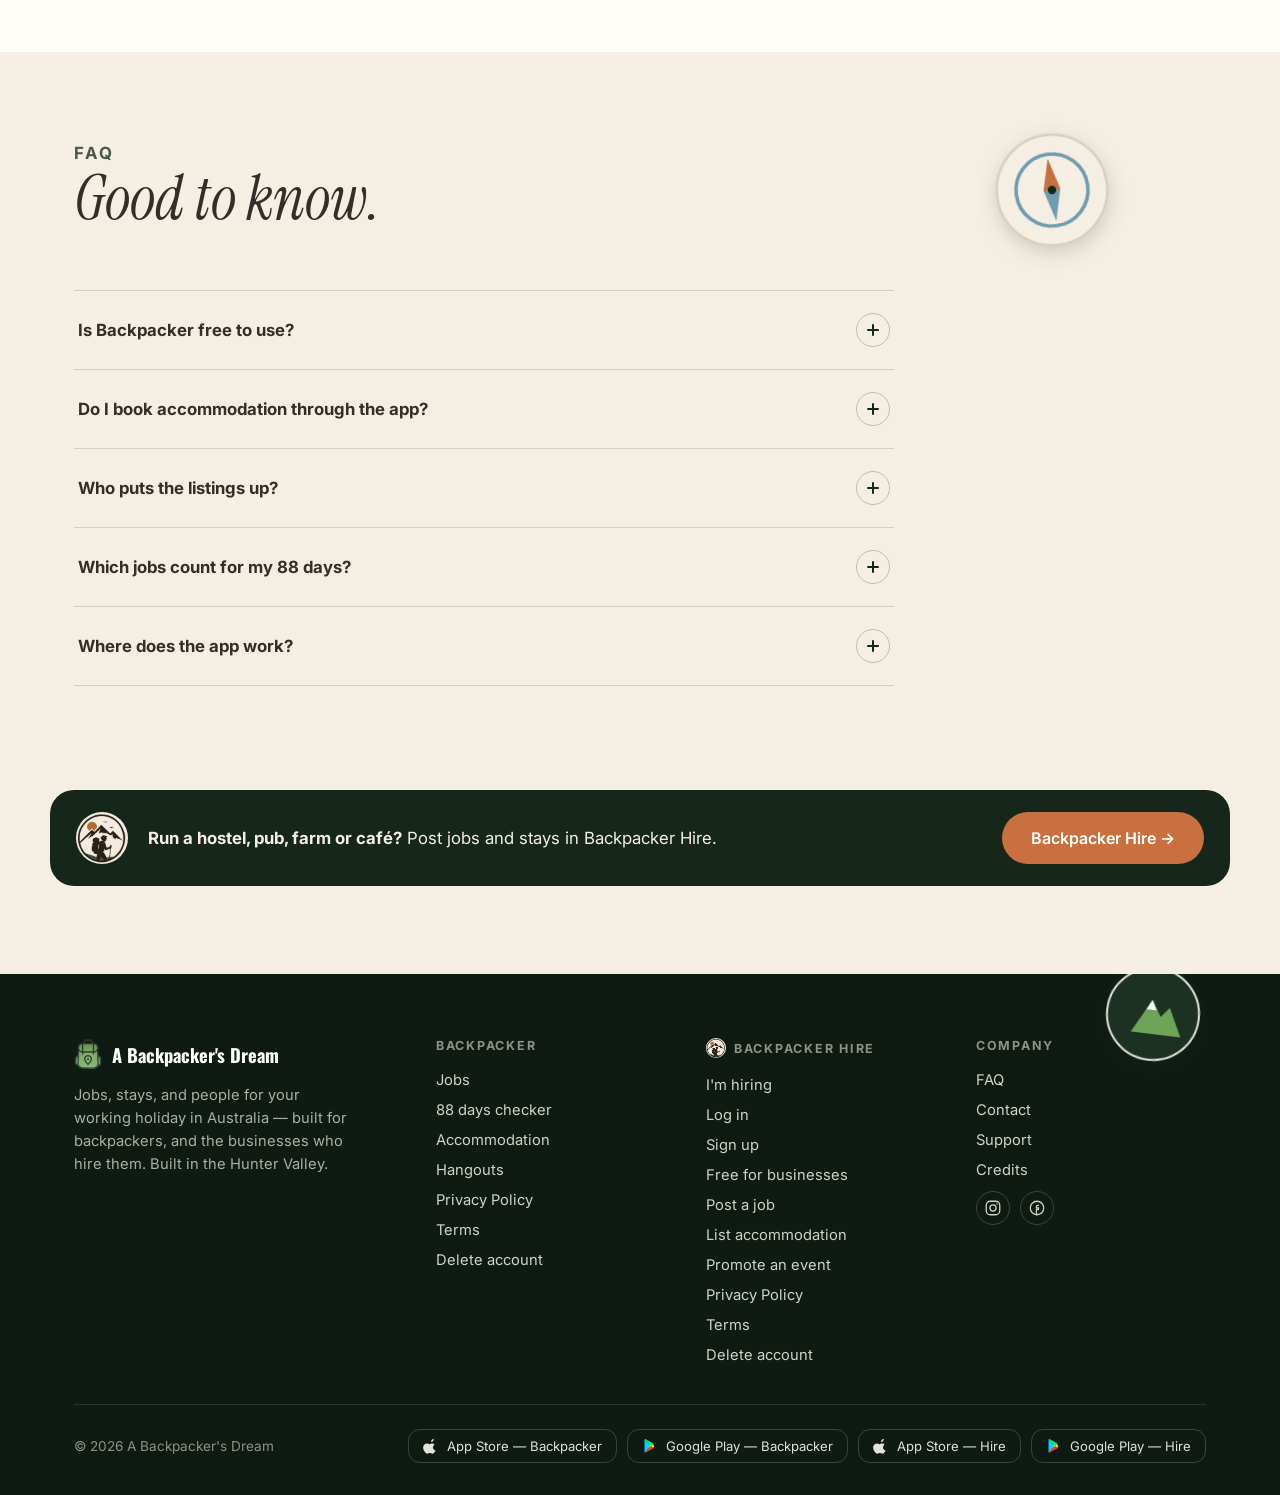
==== commit 9971064f: "Merge pull request #45 from abackpacker2025/claude/visit-counter Cookie-free visit counter + Privacy" ====
--- a/index.html
+++ b/index.html
@@ -1117,5 +1117,6 @@
   update();
 })();
 </script>
+<script src="/visit.js" defer></script>
 </body>
 </html>
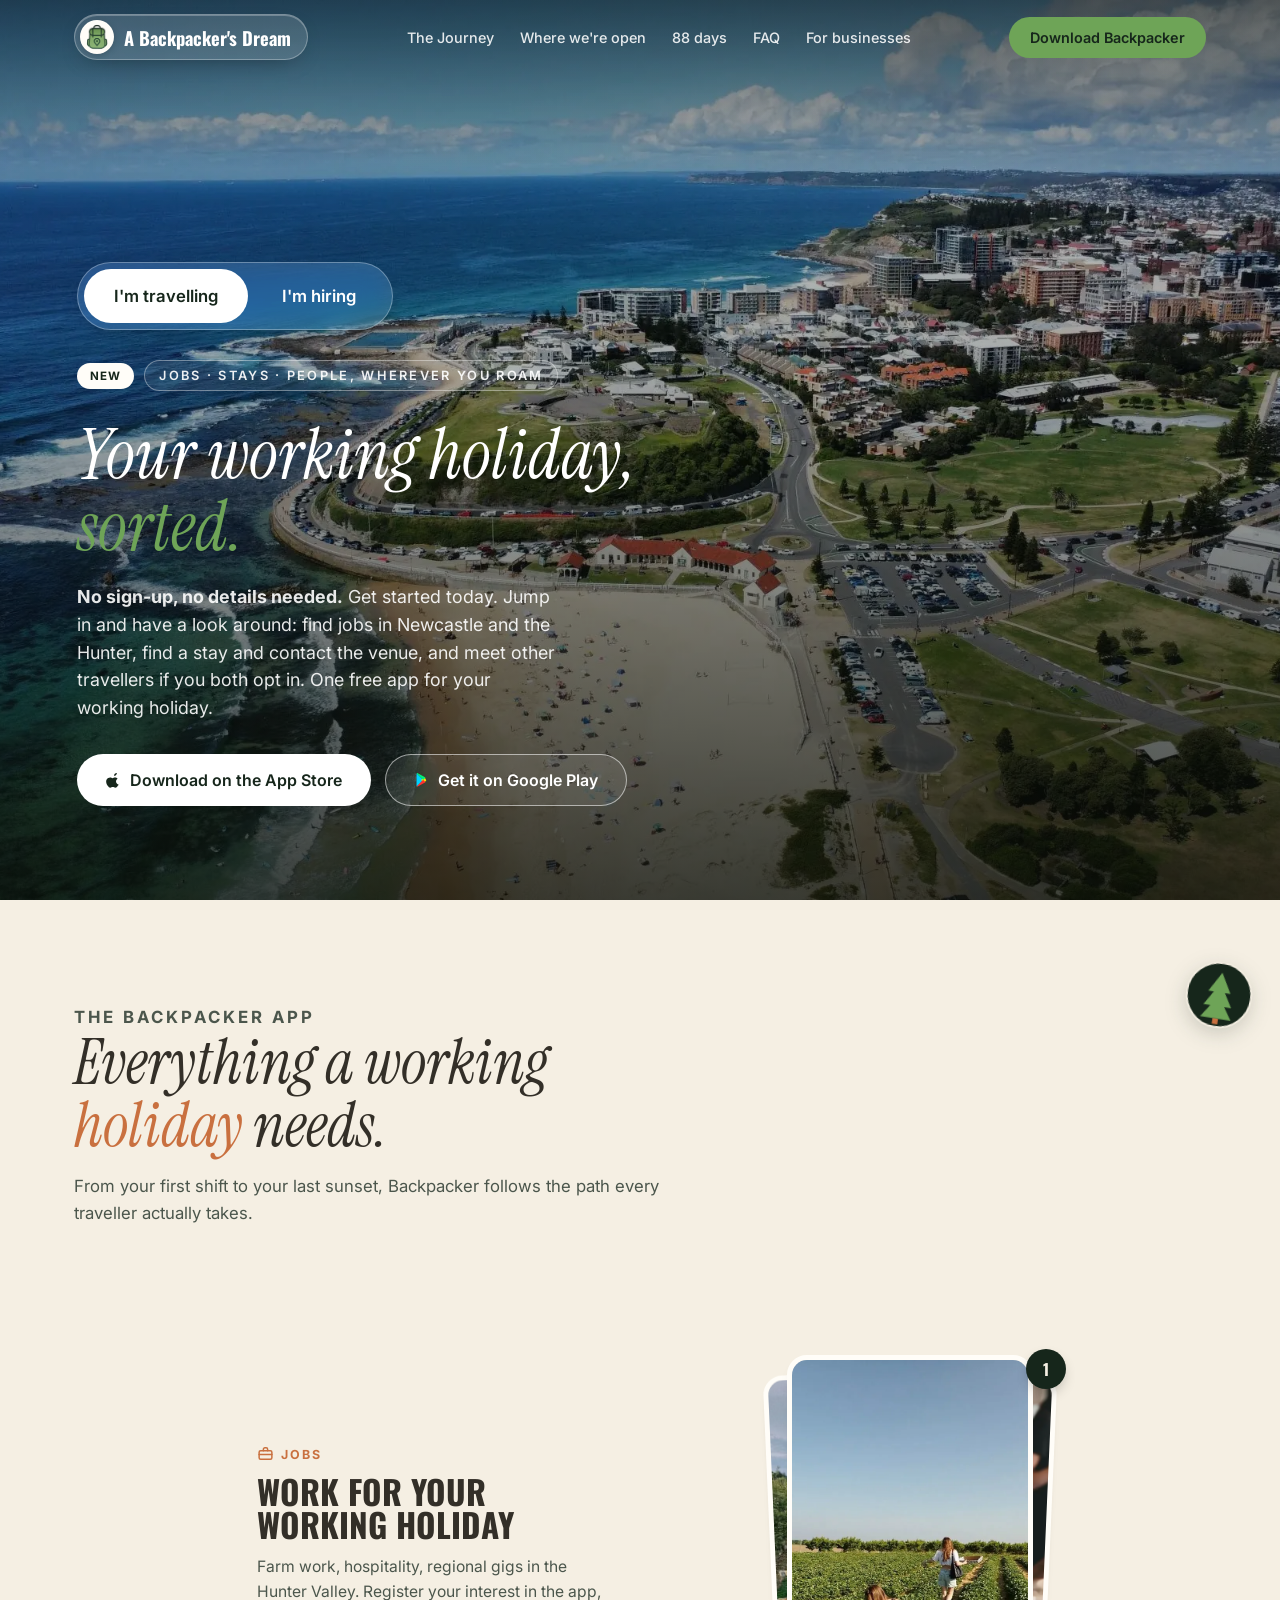
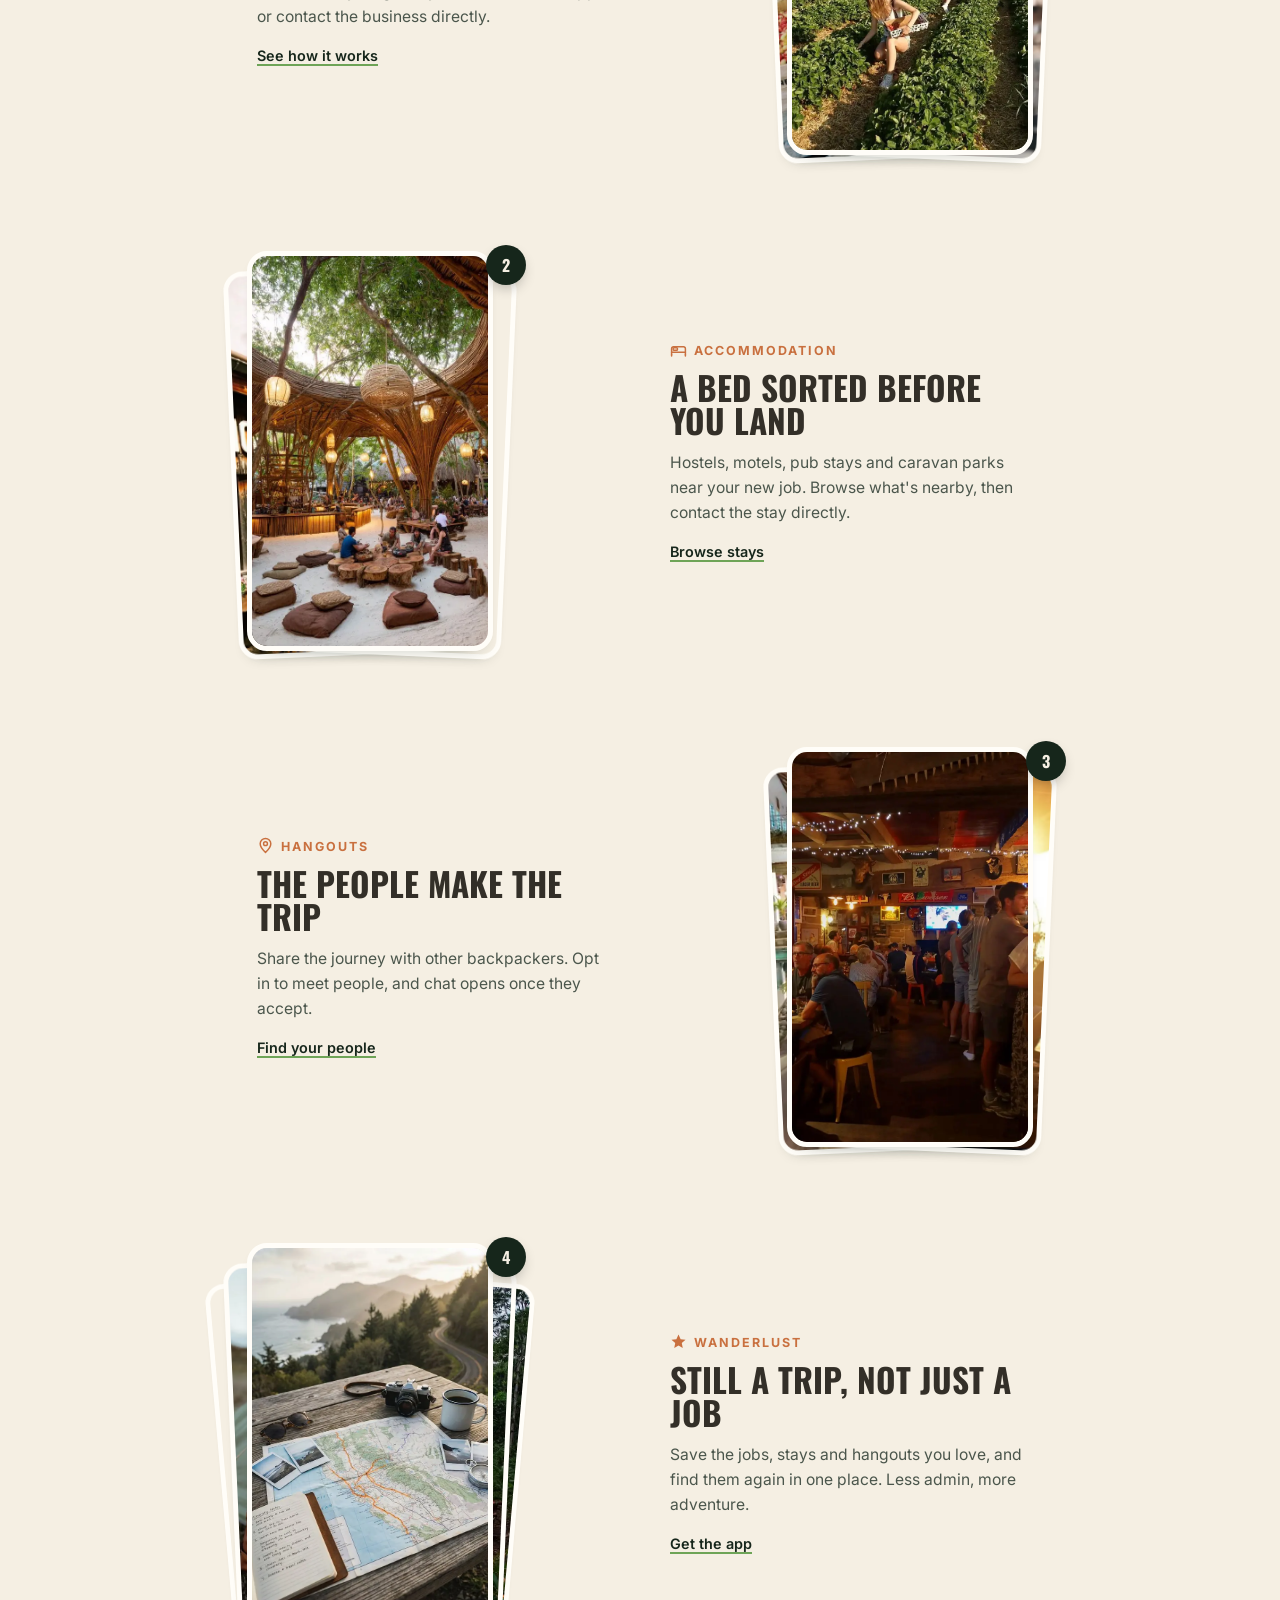
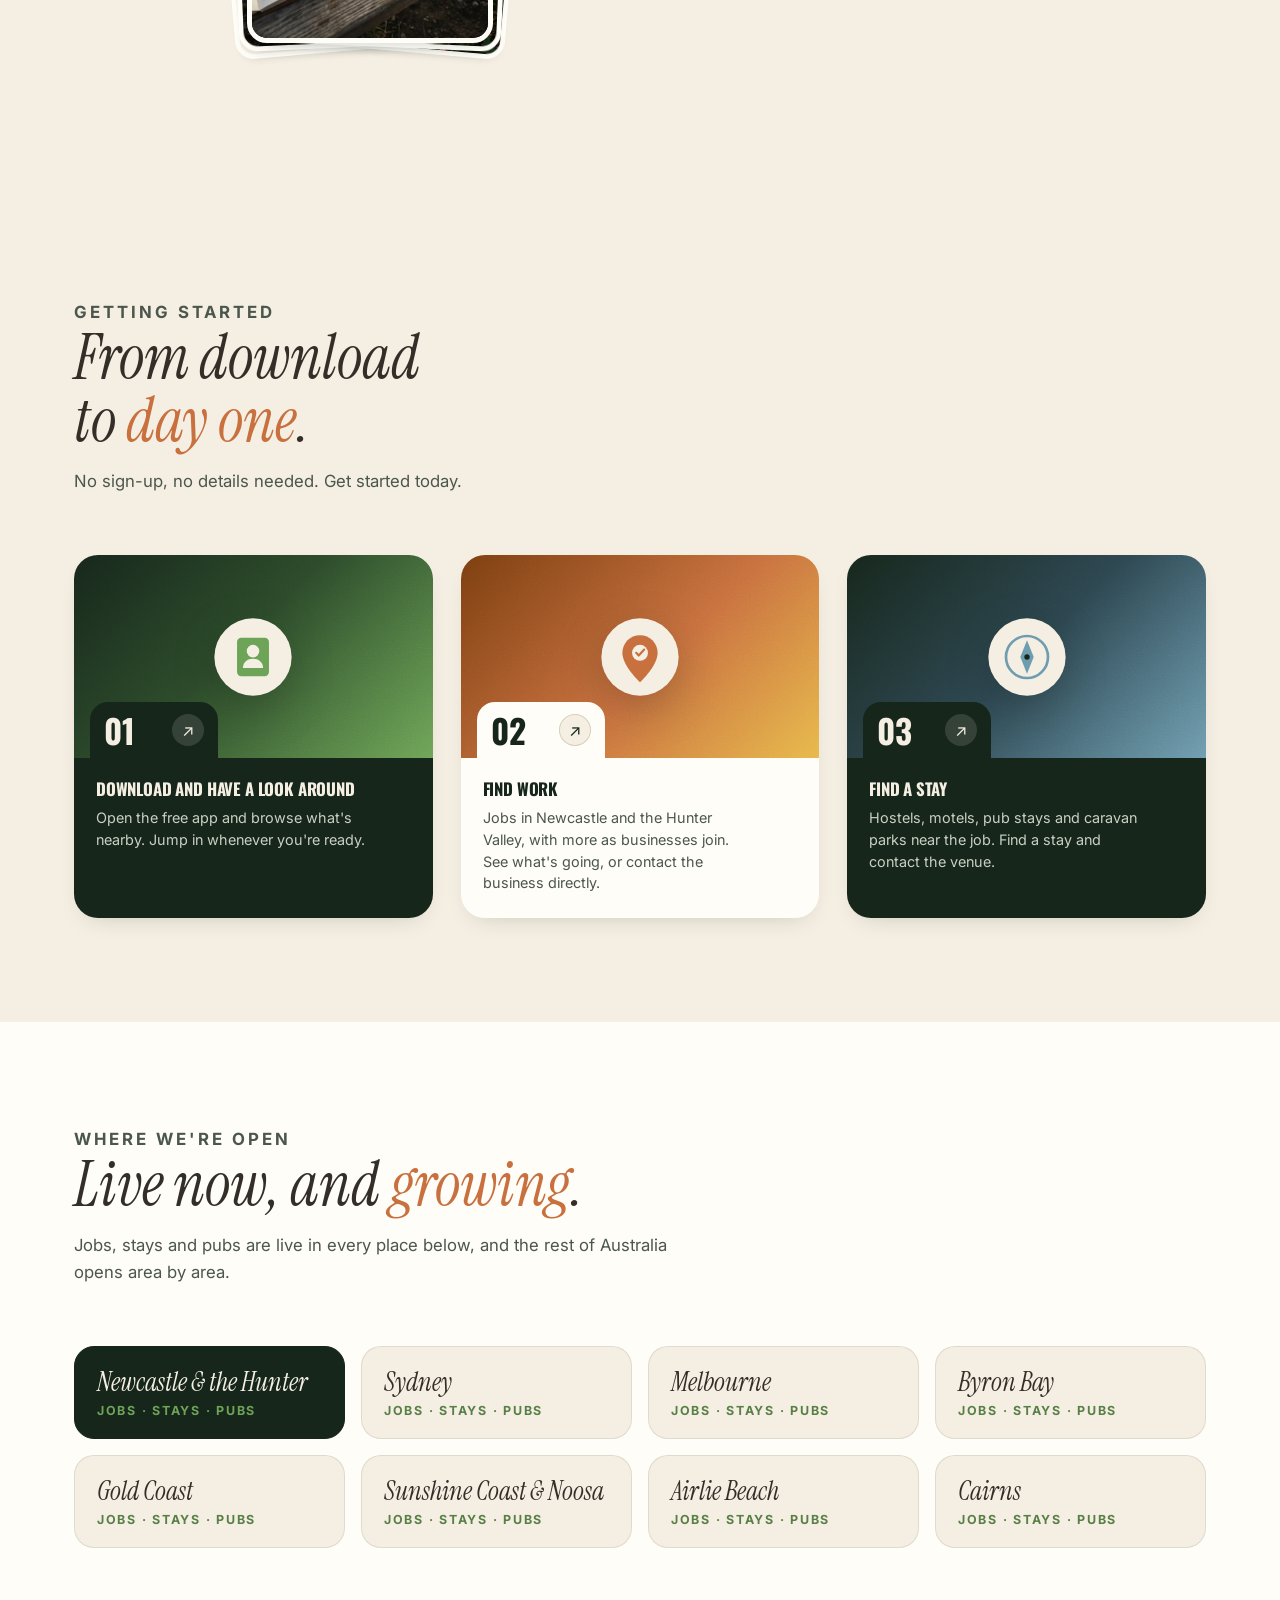
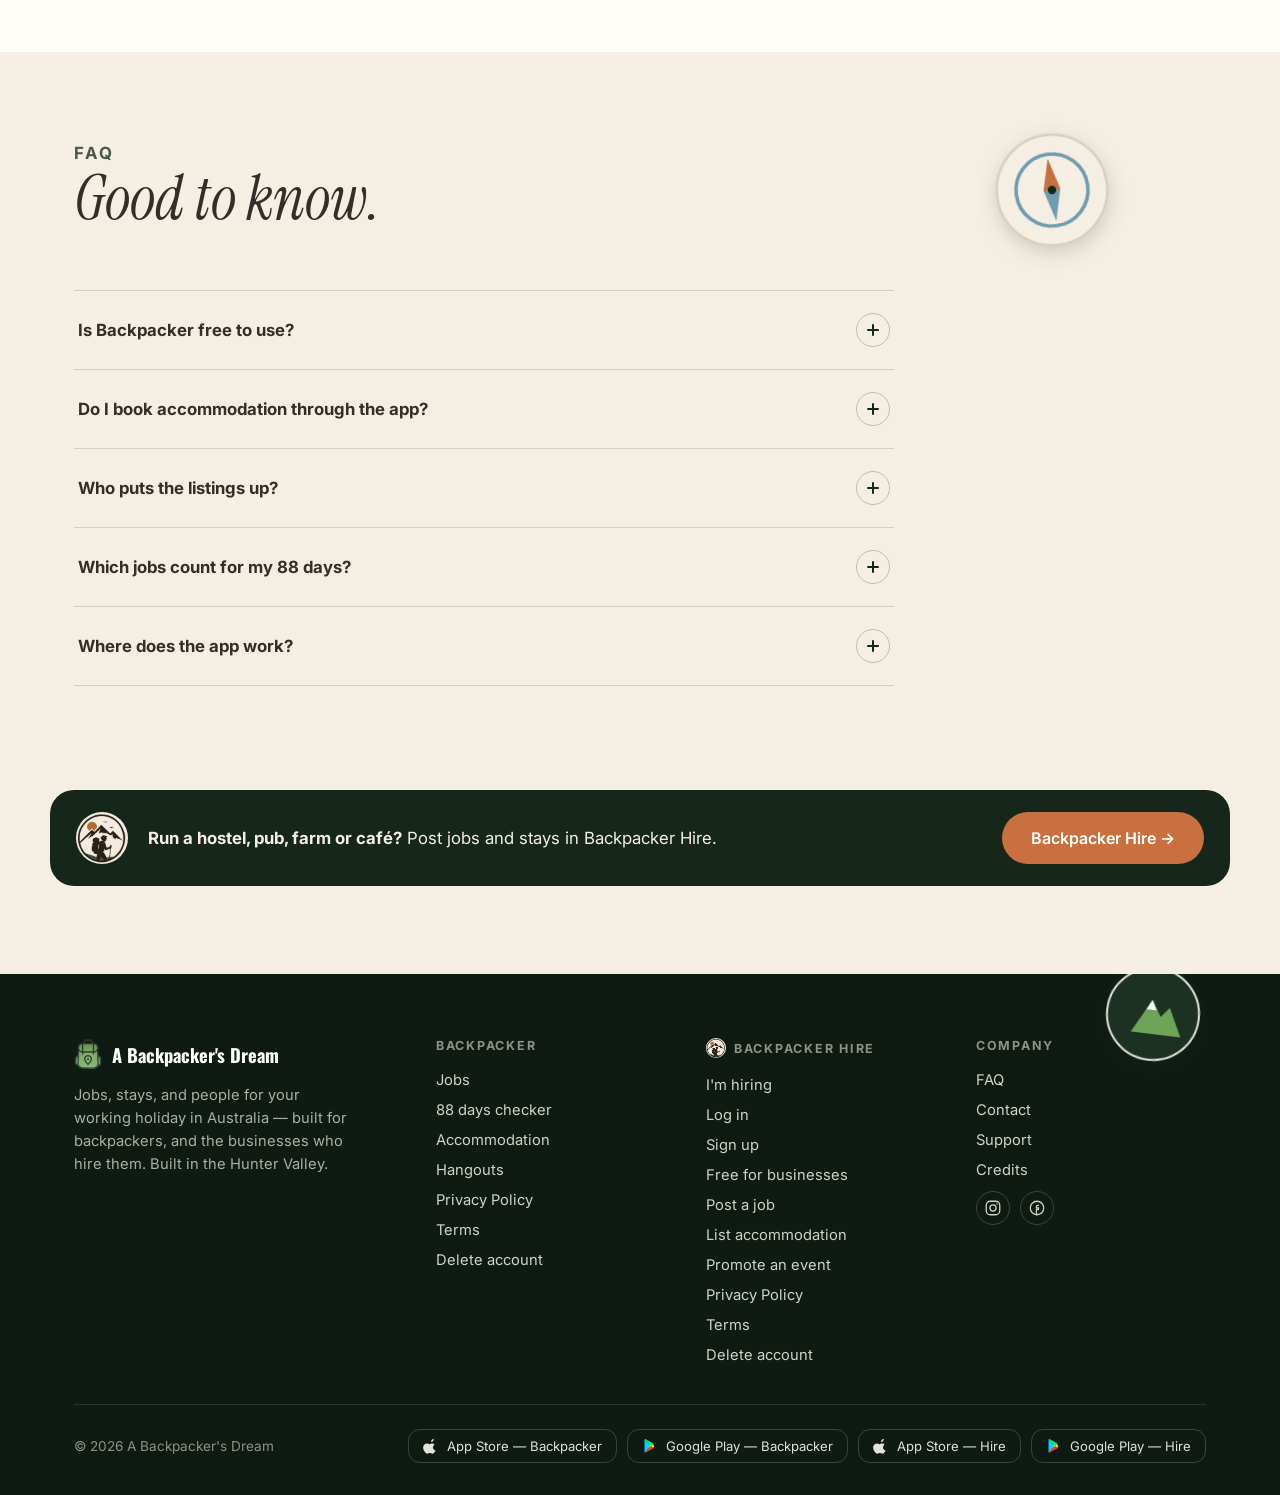
==== commit 5eac3974: "Where we're open: jobs are live in every listed area, not only Newcastle Co-Authored-By: Claude Opus" ====
--- a/index.html
+++ b/index.html
@@ -508,7 +508,7 @@
      "name": "Where does the app work?",
      "acceptedAnswer": {
       "@type": "Answer",
-      "text": "We’re going national. Jobs are live in Newcastle and the Hunter. Stays and pubs are also live in Sydney, Melbourne, Byron Bay, the Gold Coast, the Sunshine Coast (Noosa to Caloundra), Airlie Beach and Cairns, and the rest of Australia opens area by area. Check the app for what’s live near you."
+      "text": "We’re going national. Jobs, stays and pubs are live in Newcastle and the Hunter, Sydney, Melbourne, Byron Bay, the Gold Coast, the Sunshine Coast (Noosa to Caloundra), Airlie Beach and Cairns, and the rest of Australia opens area by area. Check the app for what’s live near you."
      }
     }
    ]
@@ -725,17 +725,17 @@
     <div class="section-head">
       <p class="kicker">Where we're open</p>
       <h2>Live now, and <span class="accent-pop">growing</span>.</h2>
-      <p>Jobs are live in Newcastle and the Hunter. Stays and pubs are live in every place below, and the rest of Australia opens area by area.</p>
+      <p>Jobs, stays and pubs are live in every place below, and the rest of Australia opens area by area.</p>
     </div>
     <ul class="open-list">
       <li class="has-jobs"><span class="open-name">Newcastle &amp; the Hunter</span><span class="open-tag">Jobs · Stays · Pubs</span></li>
-      <li><span class="open-name">Sydney</span><span class="open-tag">Stays · Pubs</span></li>
-      <li><span class="open-name">Melbourne</span><span class="open-tag">Stays · Pubs</span></li>
-      <li><span class="open-name">Byron Bay</span><span class="open-tag">Stays · Pubs</span></li>
-      <li><span class="open-name">Gold Coast</span><span class="open-tag">Stays · Pubs</span></li>
-      <li><span class="open-name">Sunshine Coast &amp; Noosa</span><span class="open-tag">Stays · Pubs</span></li>
-      <li><span class="open-name">Airlie Beach</span><span class="open-tag">Stays · Pubs</span></li>
-      <li><span class="open-name">Cairns</span><span class="open-tag">Stays · Pubs</span></li>
+      <li><span class="open-name">Sydney</span><span class="open-tag">Jobs · Stays · Pubs</span></li>
+      <li><span class="open-name">Melbourne</span><span class="open-tag">Jobs · Stays · Pubs</span></li>
+      <li><span class="open-name">Byron Bay</span><span class="open-tag">Jobs · Stays · Pubs</span></li>
+      <li><span class="open-name">Gold Coast</span><span class="open-tag">Jobs · Stays · Pubs</span></li>
+      <li><span class="open-name">Sunshine Coast &amp; Noosa</span><span class="open-tag">Jobs · Stays · Pubs</span></li>
+      <li><span class="open-name">Airlie Beach</span><span class="open-tag">Jobs · Stays · Pubs</span></li>
+      <li><span class="open-name">Cairns</span><span class="open-tag">Jobs · Stays · Pubs</span></li>
     </ul>
   </div>
 </section>
@@ -773,7 +773,7 @@
       </details>
       <details class="faq-item">
         <summary>Where does the app work?<span class="faq-icon" aria-hidden="true"></span></summary>
-        <p>We&rsquo;re going national. Jobs are live in Newcastle and the Hunter. Stays and pubs are also live in Sydney, Melbourne, Byron Bay, the Gold Coast, the Sunshine Coast (Noosa to Caloundra), Airlie Beach and Cairns, and the rest of Australia opens area by area. Check the app for what&rsquo;s live near you.</p>
+        <p>We&rsquo;re going national. Jobs, stays and pubs are live in Newcastle and the Hunter, Sydney, Melbourne, Byron Bay, the Gold Coast, the Sunshine Coast (Noosa to Caloundra), Airlie Beach and Cairns, and the rest of Australia opens area by area. Check the app for what&rsquo;s live near you.</p>
       </details>
     </div>
   </div>
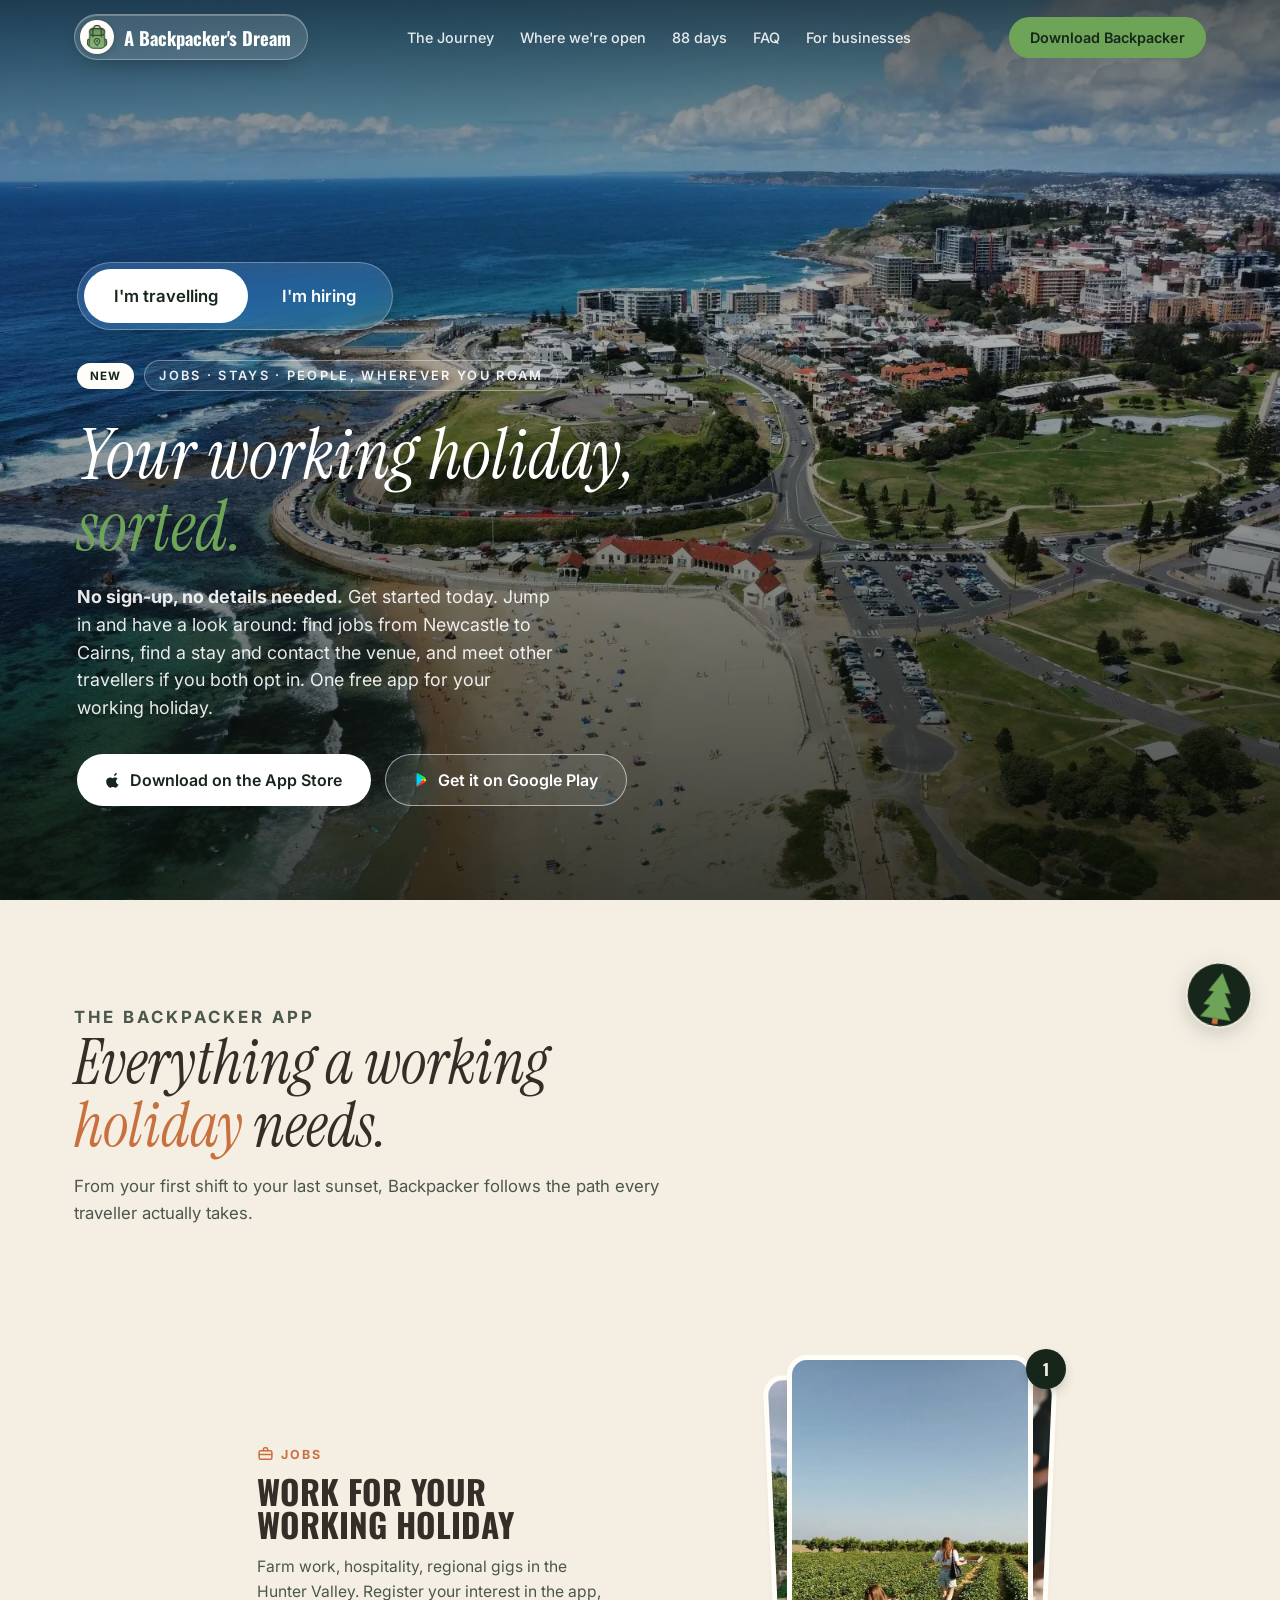
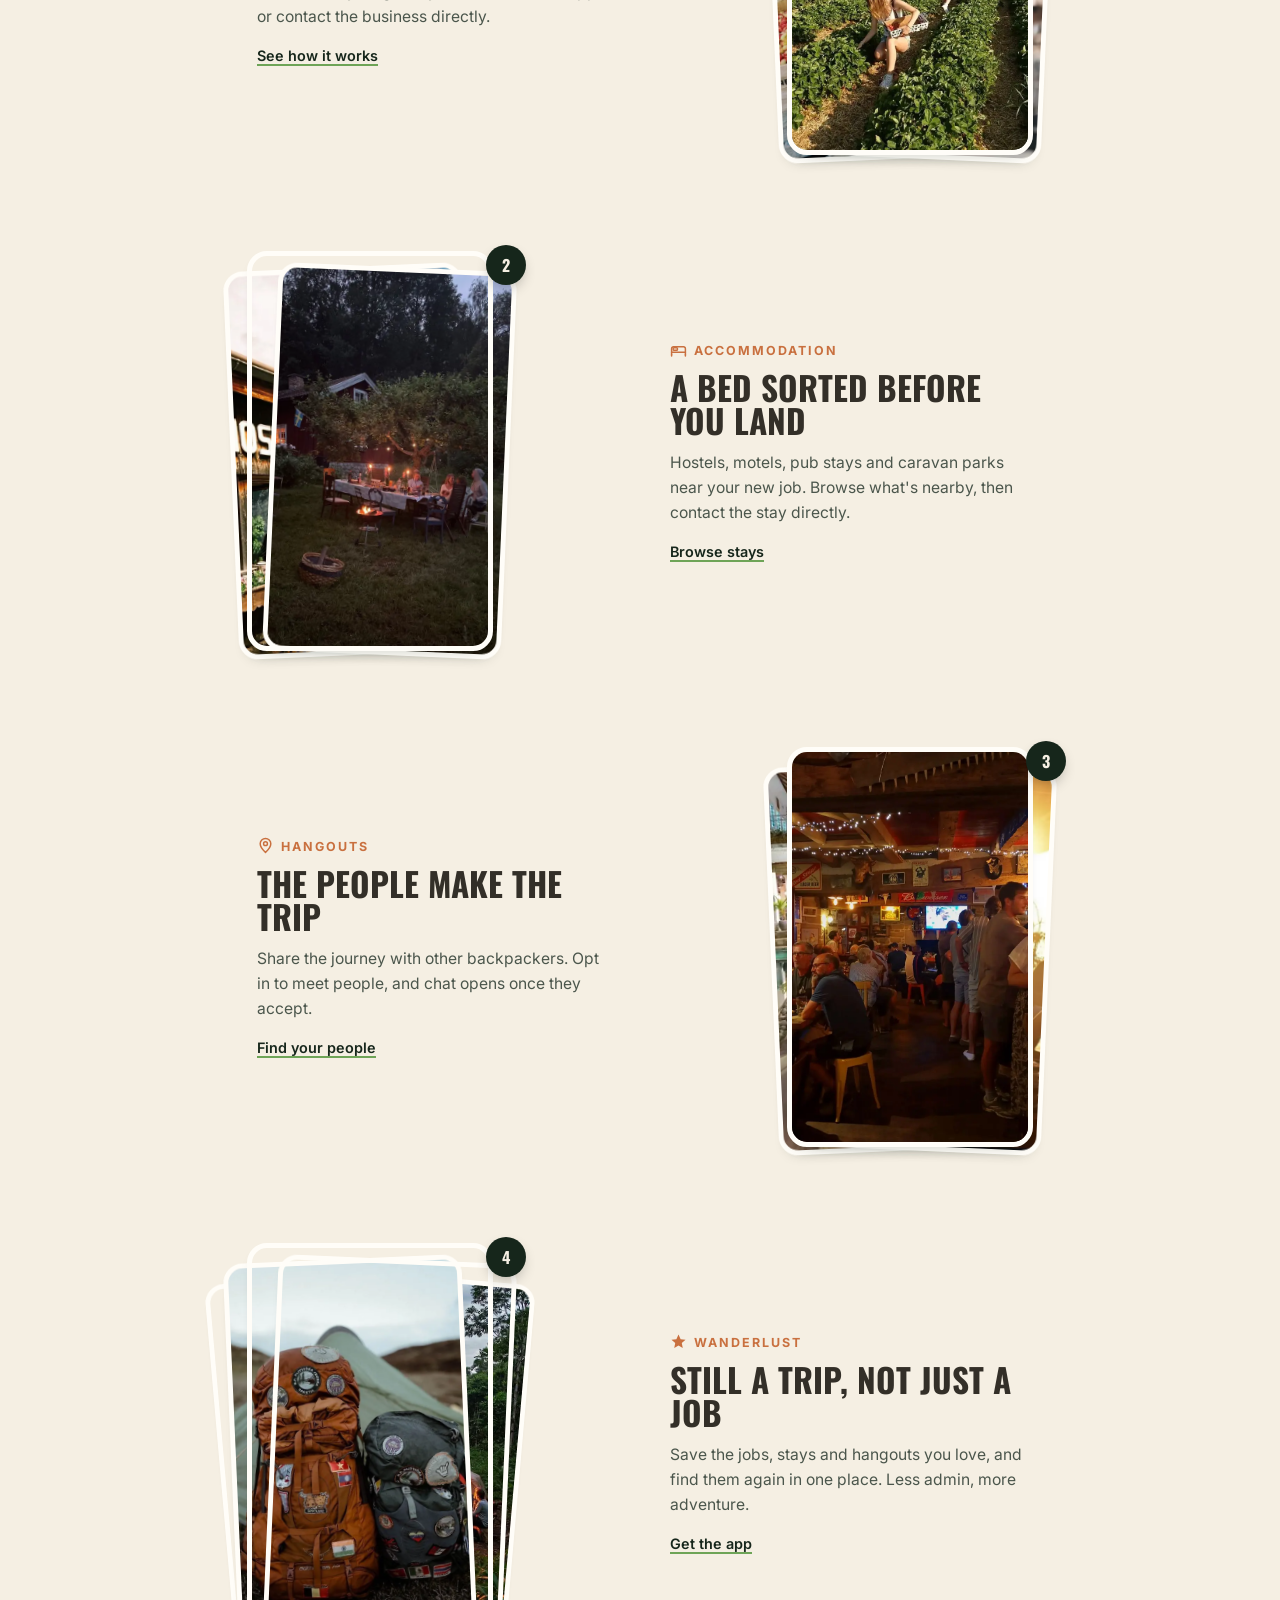
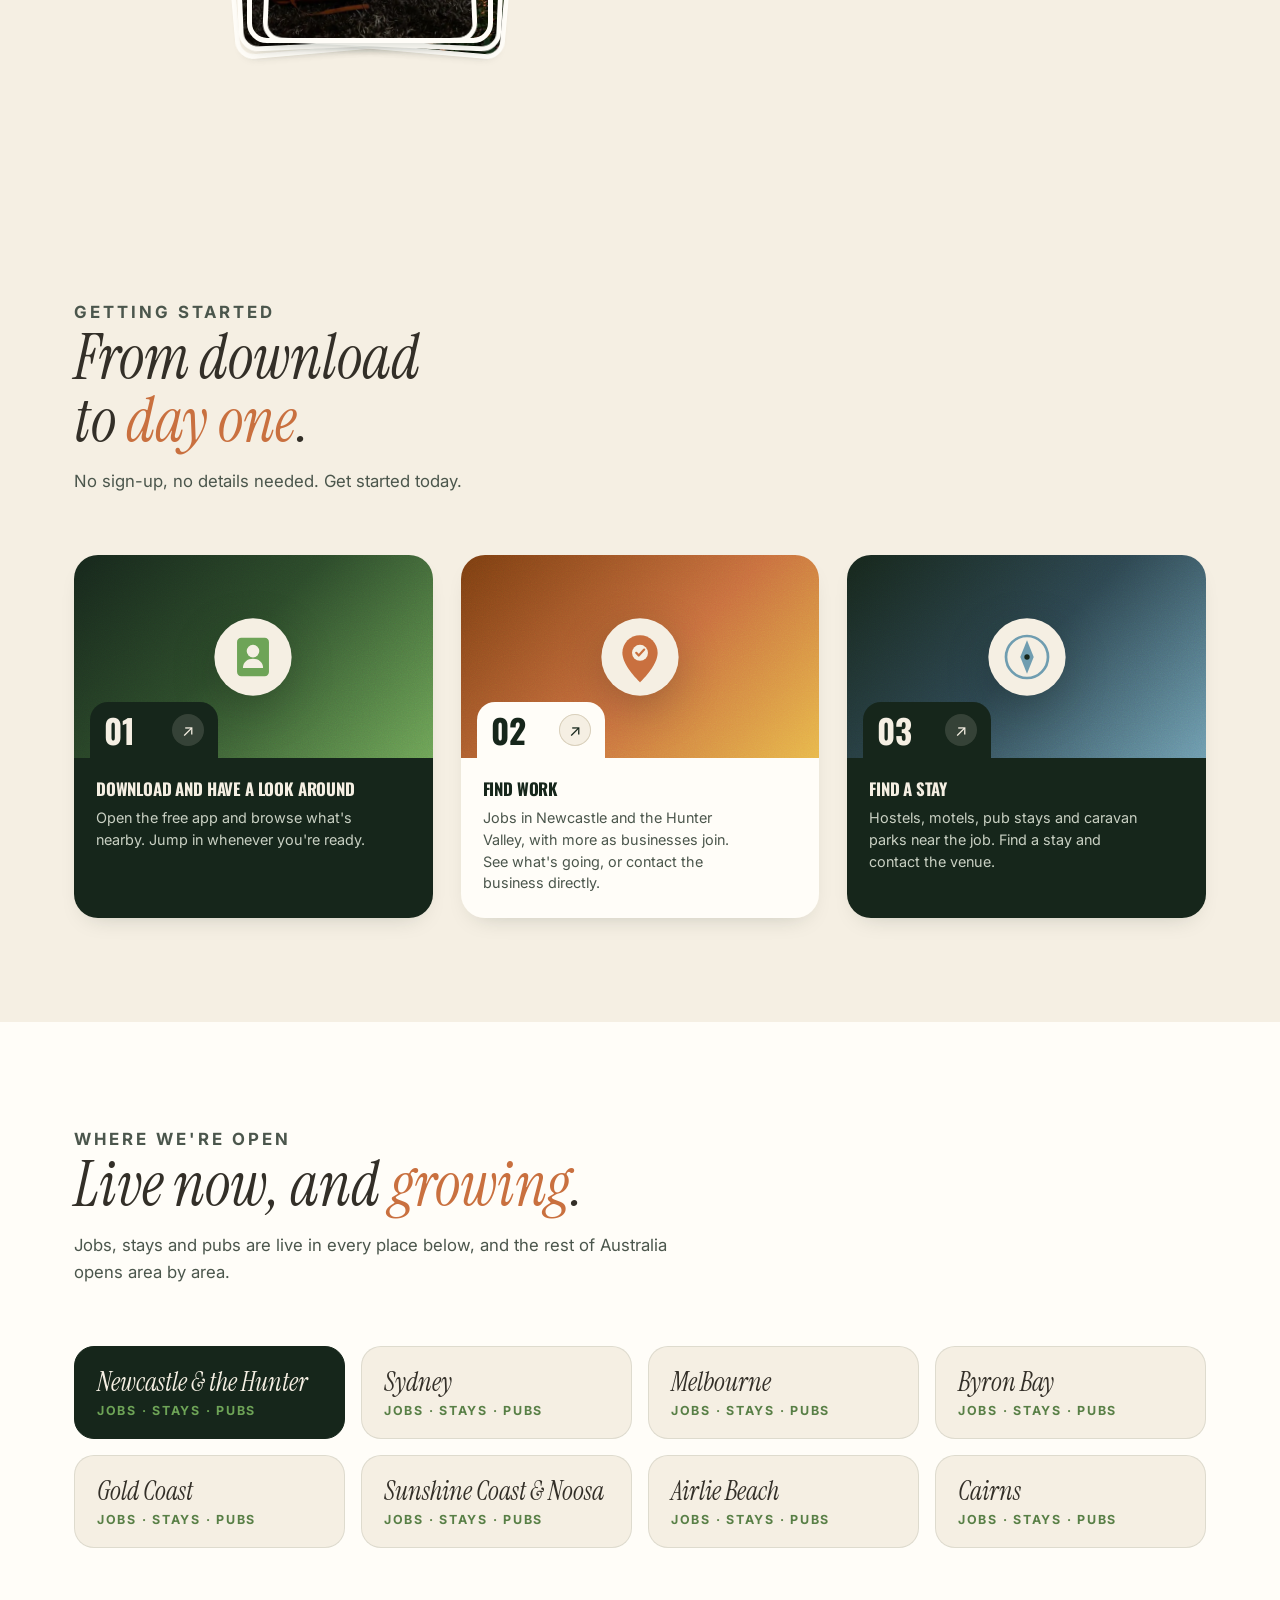
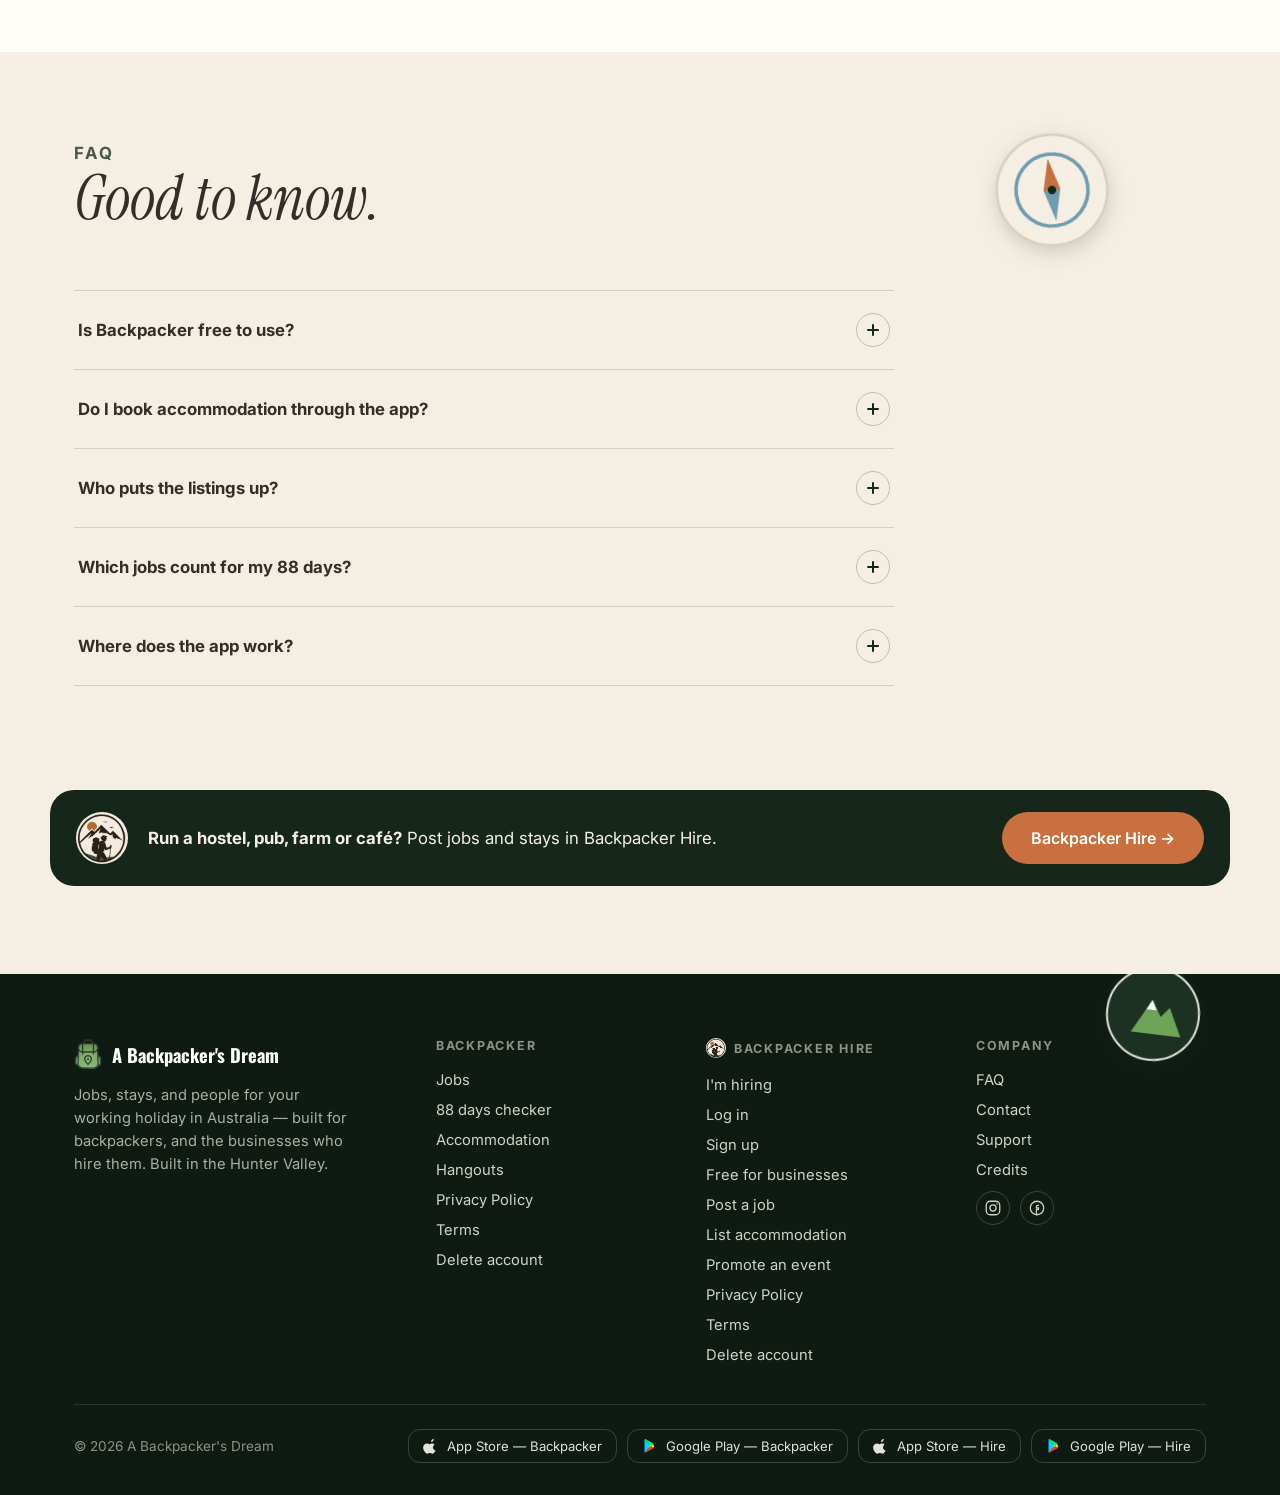
==== commit 67c470b3: "Homepage: jobs from Newcastle to Cairns in the intro and the app description Co-Authored-By: Claude " ====
--- a/index.html
+++ b/index.html
@@ -427,7 +427,7 @@
    "@id": "https://abackpackersdream.com.au/#app-backpacker",
    "name": "Backpacker",
    "alternateName": "A Backpacker's Dream",
-   "description": "Backpacker jobs in Newcastle and the Hunter, plus stays and pubs in Sydney, Melbourne, Byron Bay, the Gold Coast, the Sunshine Coast (Noosa to Caloundra), Airlie Beach and Cairns. Register your interest in the app and meet other backpackers.",
+   "description": "Backpacker jobs, stays and pubs in Newcastle and the Hunter, Sydney, Melbourne, Byron Bay, the Gold Coast, the Sunshine Coast (Noosa to Caloundra), Airlie Beach and Cairns. Register your interest in the app and meet other backpackers.",
    "operatingSystem": "iOS, Android",
    "applicationCategory": "TravelApplication",
    "url": "https://abackpackersdream.com.au/",
@@ -559,7 +559,7 @@
         <span class="hero-eyebrow eyebrow">Jobs · Stays · People, wherever you roam</span>
       </div>
       <h1 class="display">Your working holiday,<br/><span class="accent">sorted.</span></h1>
-      <p class="hero-sub"><strong>No sign-up, no details needed.</strong> Get started today. Jump in and have a look around: find jobs in Newcastle and the Hunter, find a stay and contact the venue, and meet other travellers if you both opt in. One free app for your working holiday.</p>
+      <p class="hero-sub"><strong>No sign-up, no details needed.</strong> Get started today. Jump in and have a look around: find jobs from Newcastle to Cairns, find a stay and contact the venue, and meet other travellers if you both opt in. One free app for your working holiday.</p>
       <div class="hero-ctas">
         <a class="btn btn-lg btn-white" href="https://apps.apple.com/app/id6752948846" target="_blank" rel="noopener"><svg width="16" height="16" viewBox="0 0 24 24" fill="currentColor" aria-hidden="true" style="flex-shrink:0;"><path d="M16.365 1.43c0 1.14-.42 2.07-1.26 2.94-.93.96-2.04 1.5-3.15 1.41-.06-1.08.45-2.19 1.26-3 .9-.93 2.1-1.5 3.15-1.35zM20.07 17.07c-.6 1.38-1.32 2.73-2.4 4.02-1.02 1.26-2.19 2.49-3.75 2.49-1.5 0-1.98-.96-3.72-.96-1.74 0-2.28.93-3.72.99-1.5.06-2.67-1.29-3.69-2.55-2.04-2.52-3.69-7.14-1.56-10.23 1.05-1.56 2.94-2.55 4.98-2.58 1.5-.03 2.4 1.02 3.63 1.02 1.2 0 1.89-1.02 3.72-1.02 1.56 0 2.97.72 3.9 1.86-1.68 1.02-2.46 2.4-2.43 4.2.03 2.1 1.5 3.6 3.24 4.26-.3.72-.6 1.41-1.2 2.5z"/></svg> Download on the App Store</a>
         <a class="btn btn-lg btn-outline-white" href="https://play.google.com/store/apps/details?id=com.abackpacker.user" target="_blank" rel="noopener"><svg width="16" height="16" viewBox="0 0 24 24" aria-hidden="true" style="flex-shrink:0;"><path d="M4.3 2.3c-.3.3-.5.7-.5 1.2v17c0 .5.2.9.5 1.2l9.5-9.7-9.5-9.7z" fill="#00D2FF"/><path d="M17.6 10.2l-3.4-1.9-3.4 3.7 3.4 3.7 3.4-1.9c1-.6 1-2 0-2.6z" fill="#FFE000"/><path d="M4.3 2.3l9.5 9.7 3.4-3.7-11.6-6.6c-.4-.2-.9-.1-1.3.1z" fill="#00F076"/><path d="M4.3 21.7c.4.2.9.3 1.3.1l11.6-6.6-3.4-3.7-9.5 9.7z" fill="#FF3131"/></svg> Get it on Google Play</a>
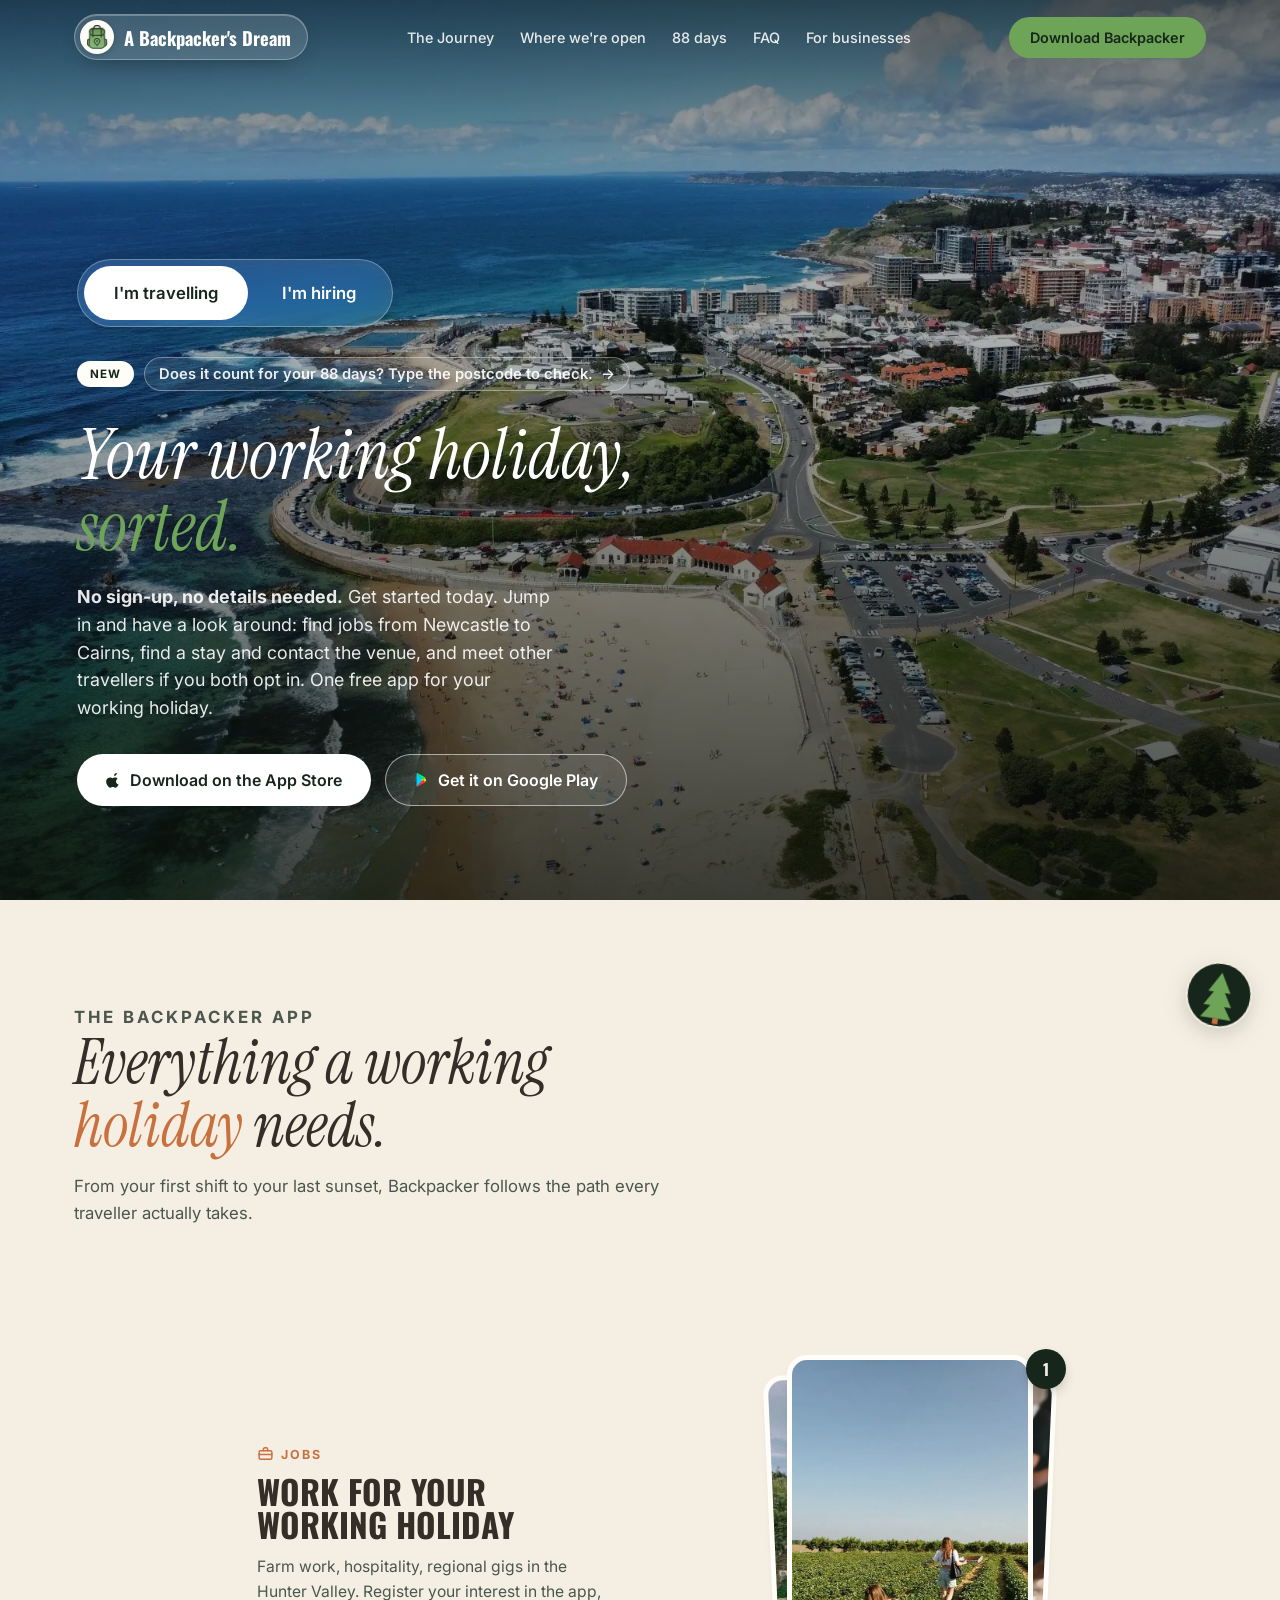
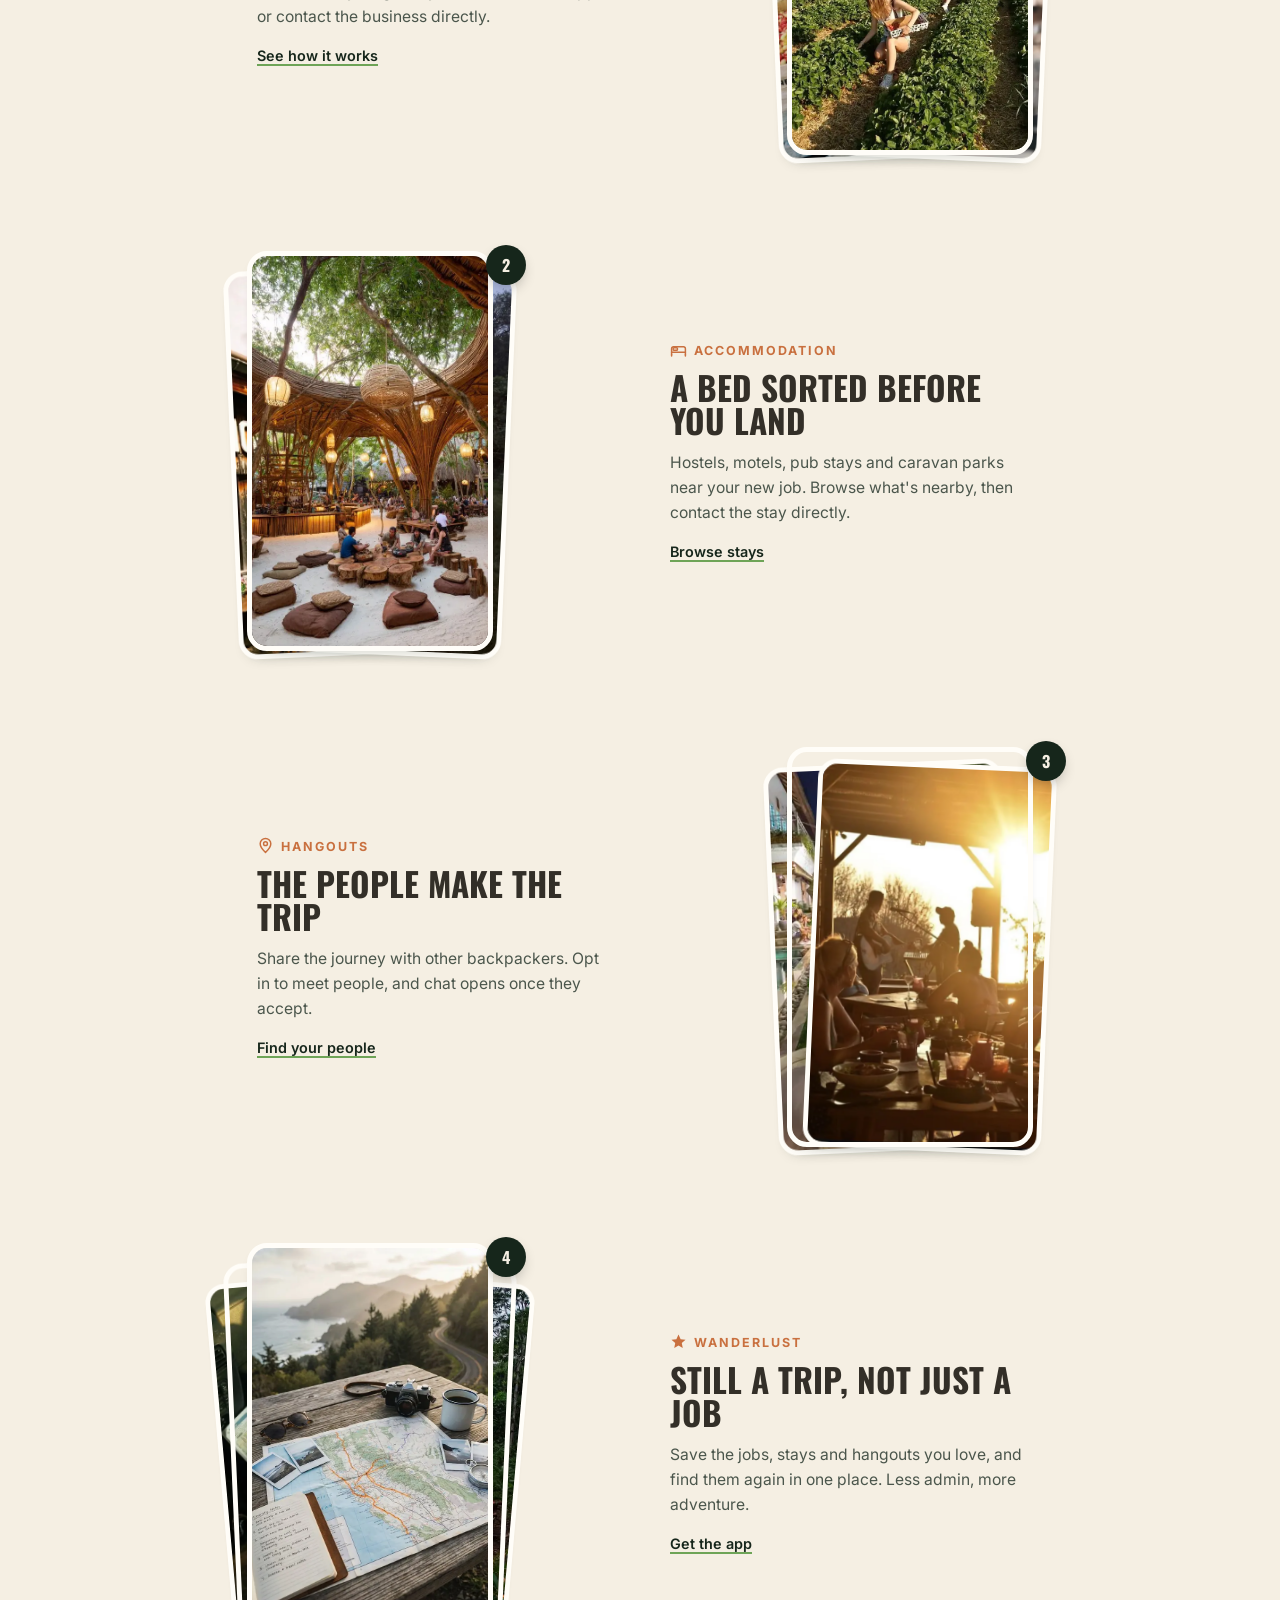
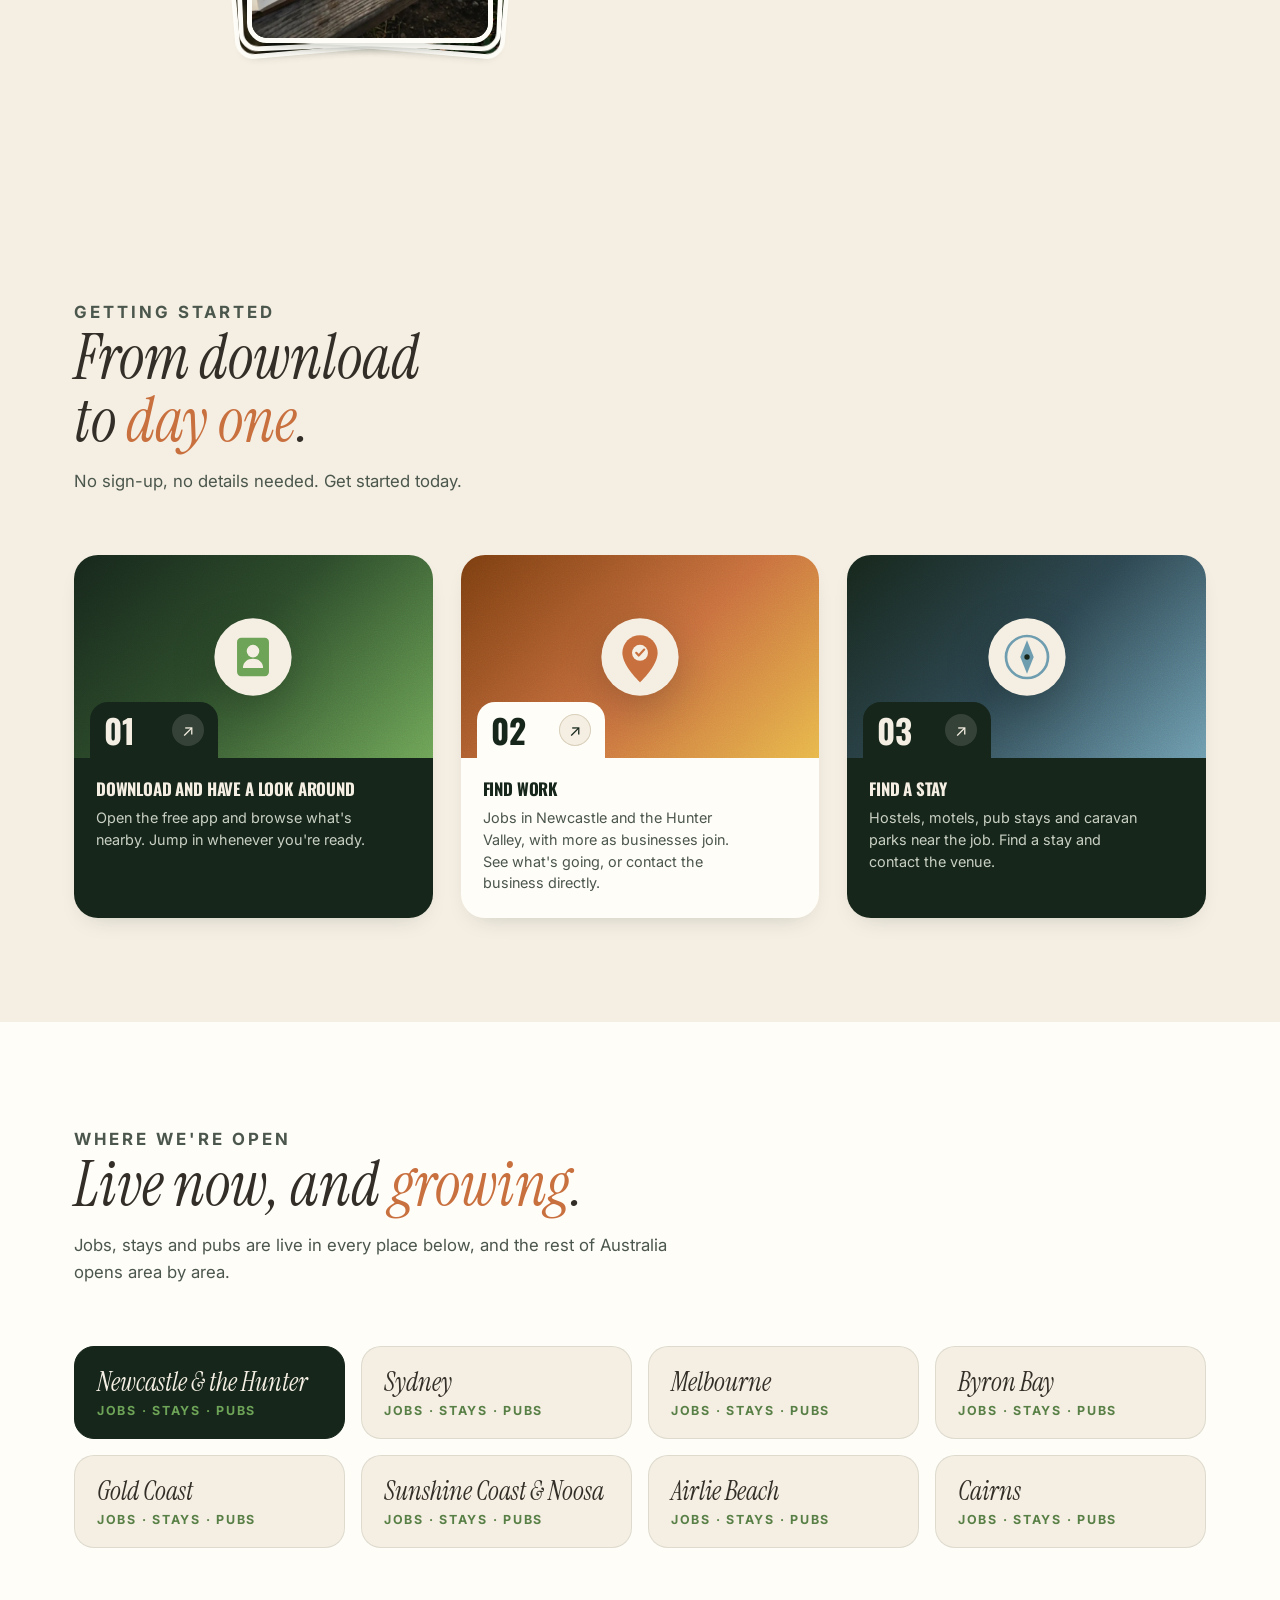
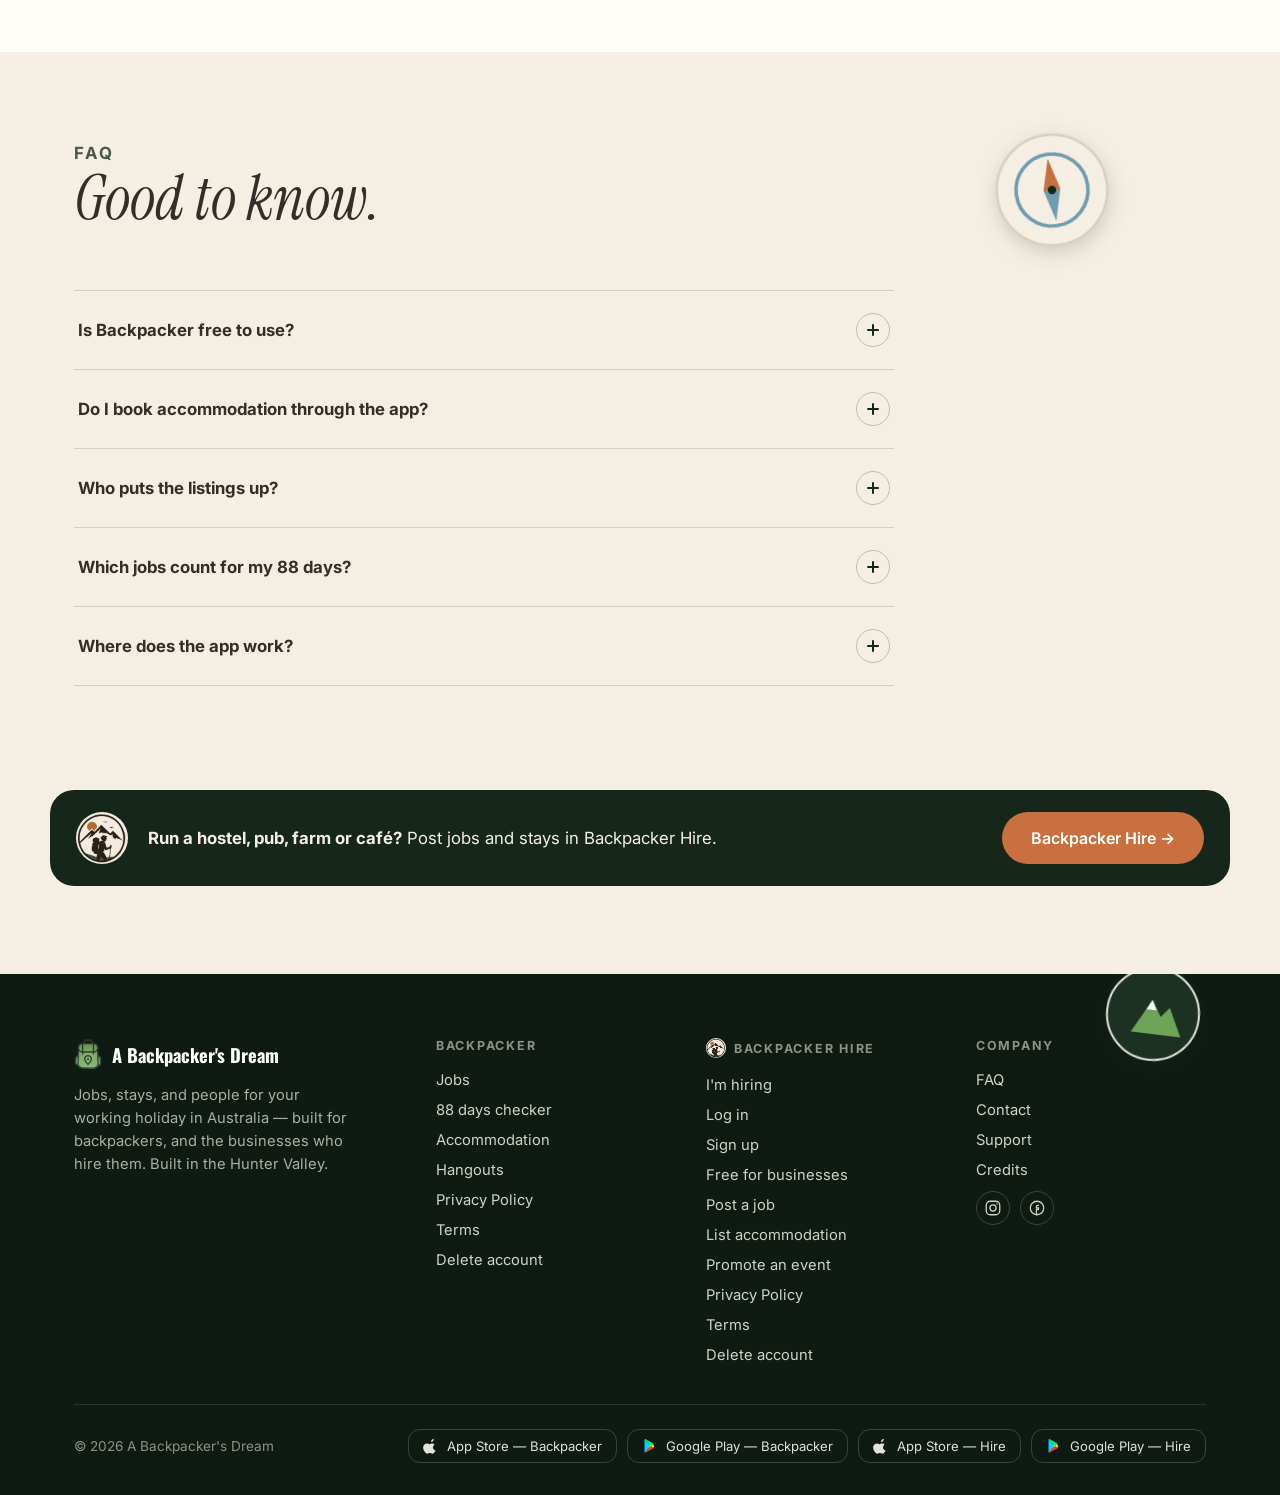
==== commit 65fc5a7d: "88 days page: dated recovery wording, new 2027 heads-up; homepage 88 days banner (Owen) Co-Authored-" ====
--- a/index.html
+++ b/index.html
@@ -134,6 +134,8 @@
   .hero-panel{position:relative; z-index:2;}
   .hero-eyebrow-row{display:flex; align-items:center; gap:10px; margin-bottom:28px; flex-wrap:wrap;}
   .hero-chip{display:inline-flex; align-items:center; color:var(--ink); font-family:var(--font-body); font-weight:700; font-size:0.72rem; letter-spacing:0.1em; text-transform:uppercase; padding:6px 13px; border-radius:999px; background:var(--cream-raised);}
+  .hero-banner{padding-right:18px; text-decoration:none; font-family:var(--font-body); font-weight:600; font-size:0.92rem; letter-spacing:0; text-transform:none; transition:background 200ms ease;}
+  .hero-banner:hover{background:rgba(255,255,255,0.18); color:#fff;}
   .hero-eyebrow{display:inline-flex; align-items:center; gap:8px; color:#fff; opacity:0.92; padding:7px 14px; border:1px solid rgba(255,255,255,0.4); border-radius:999px; background:rgba(255,255,255,0.08); margin:0;}
   .display{font-family:var(--font-serif); font-style:italic; font-size:clamp(2.6rem, 5.4vw, 4.6rem); line-height:1.04; letter-spacing:0; font-weight:400; text-transform:none; margin:0 0 20px; max-width:620px; color:#fff;}
   .display .accent{color:var(--meadow);}
@@ -556,7 +558,8 @@
     <div class="hero-panel" id="panel-travel">
       <div class="hero-eyebrow-row">
         <span class="hero-chip">New</span>
-        <span class="hero-eyebrow eyebrow">Jobs · Stays · People, wherever you roam</span>
+        <!-- 88 days banner (Owen, 28 Nov 2026). -->
+        <a class="hero-eyebrow hero-banner" href="/88-days/">Does it count for your 88 days? Type the postcode to check. <span aria-hidden="true">→</span></a>
       </div>
       <h1 class="display">Your working holiday,<br/><span class="accent">sorted.</span></h1>
       <p class="hero-sub"><strong>No sign-up, no details needed.</strong> Get started today. Jump in and have a look around: find jobs from Newcastle to Cairns, find a stay and contact the venue, and meet other travellers if you both opt in. One free app for your working holiday.</p>
